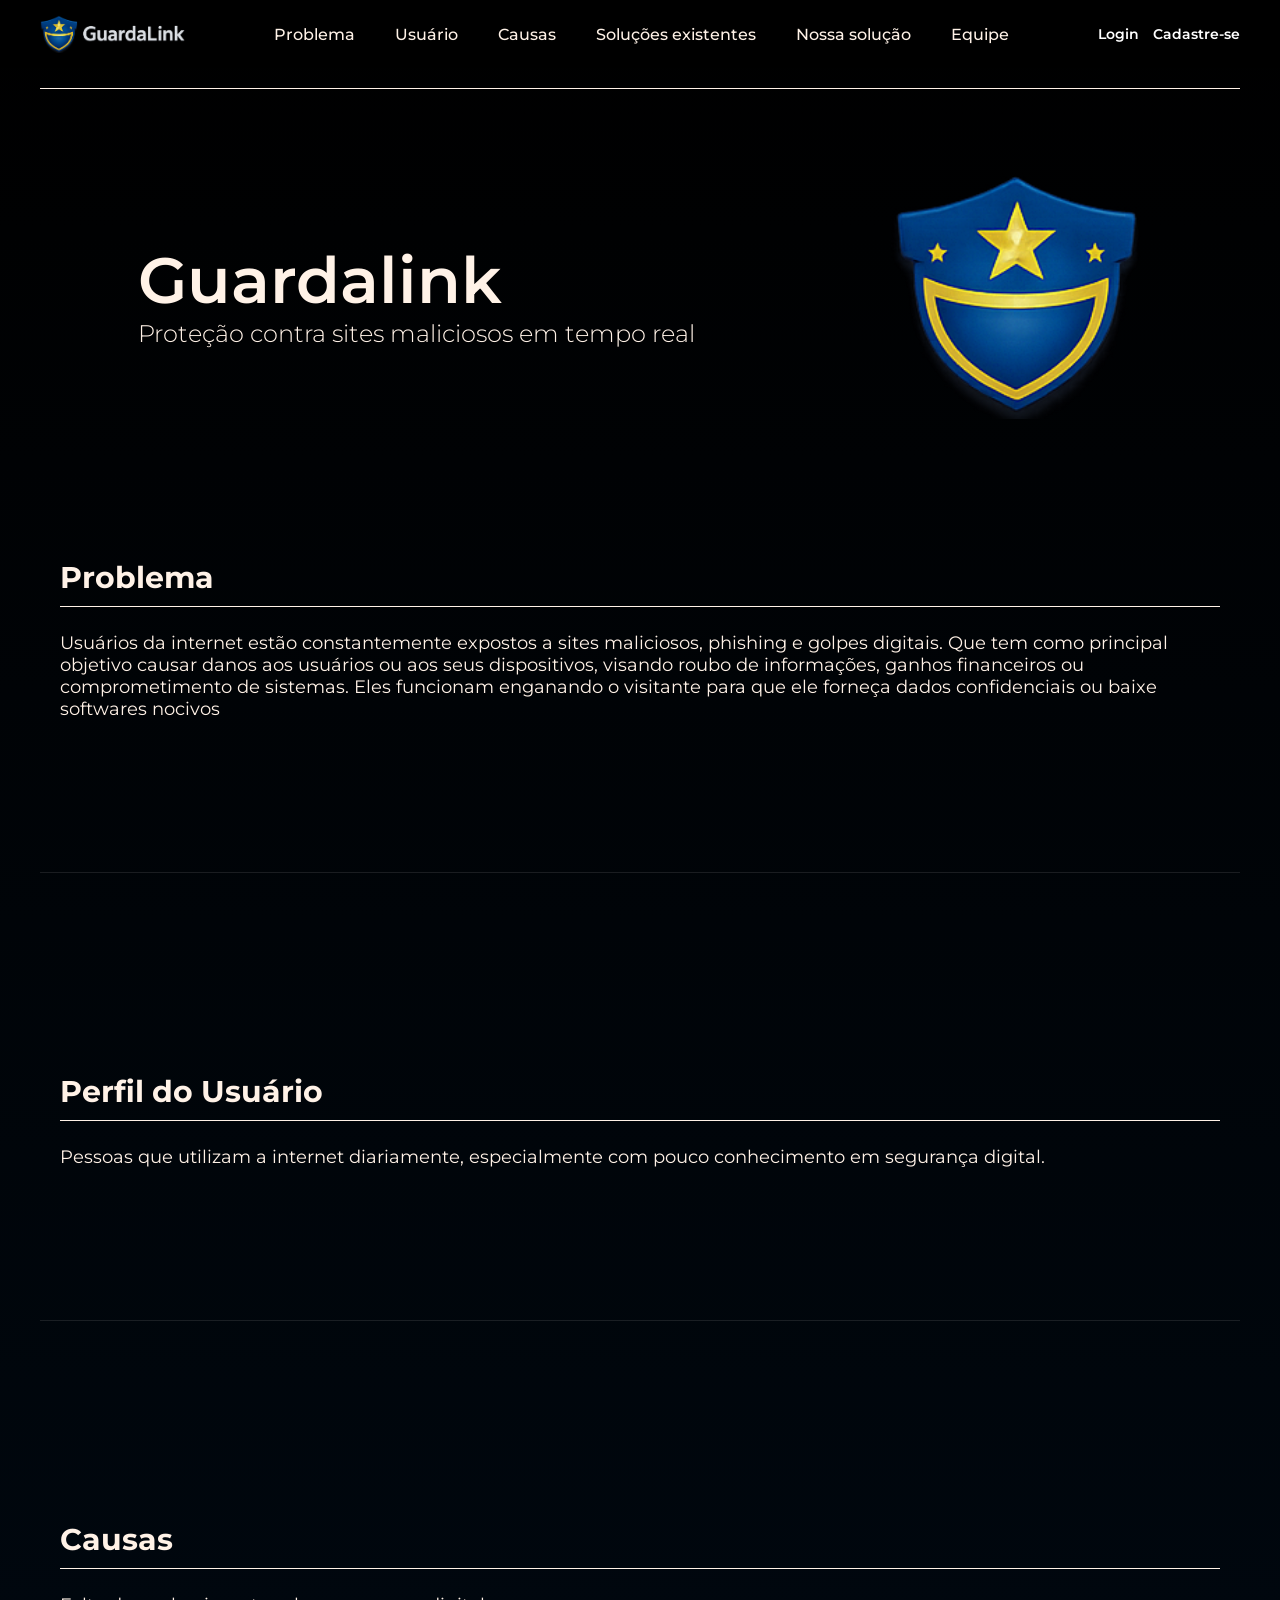
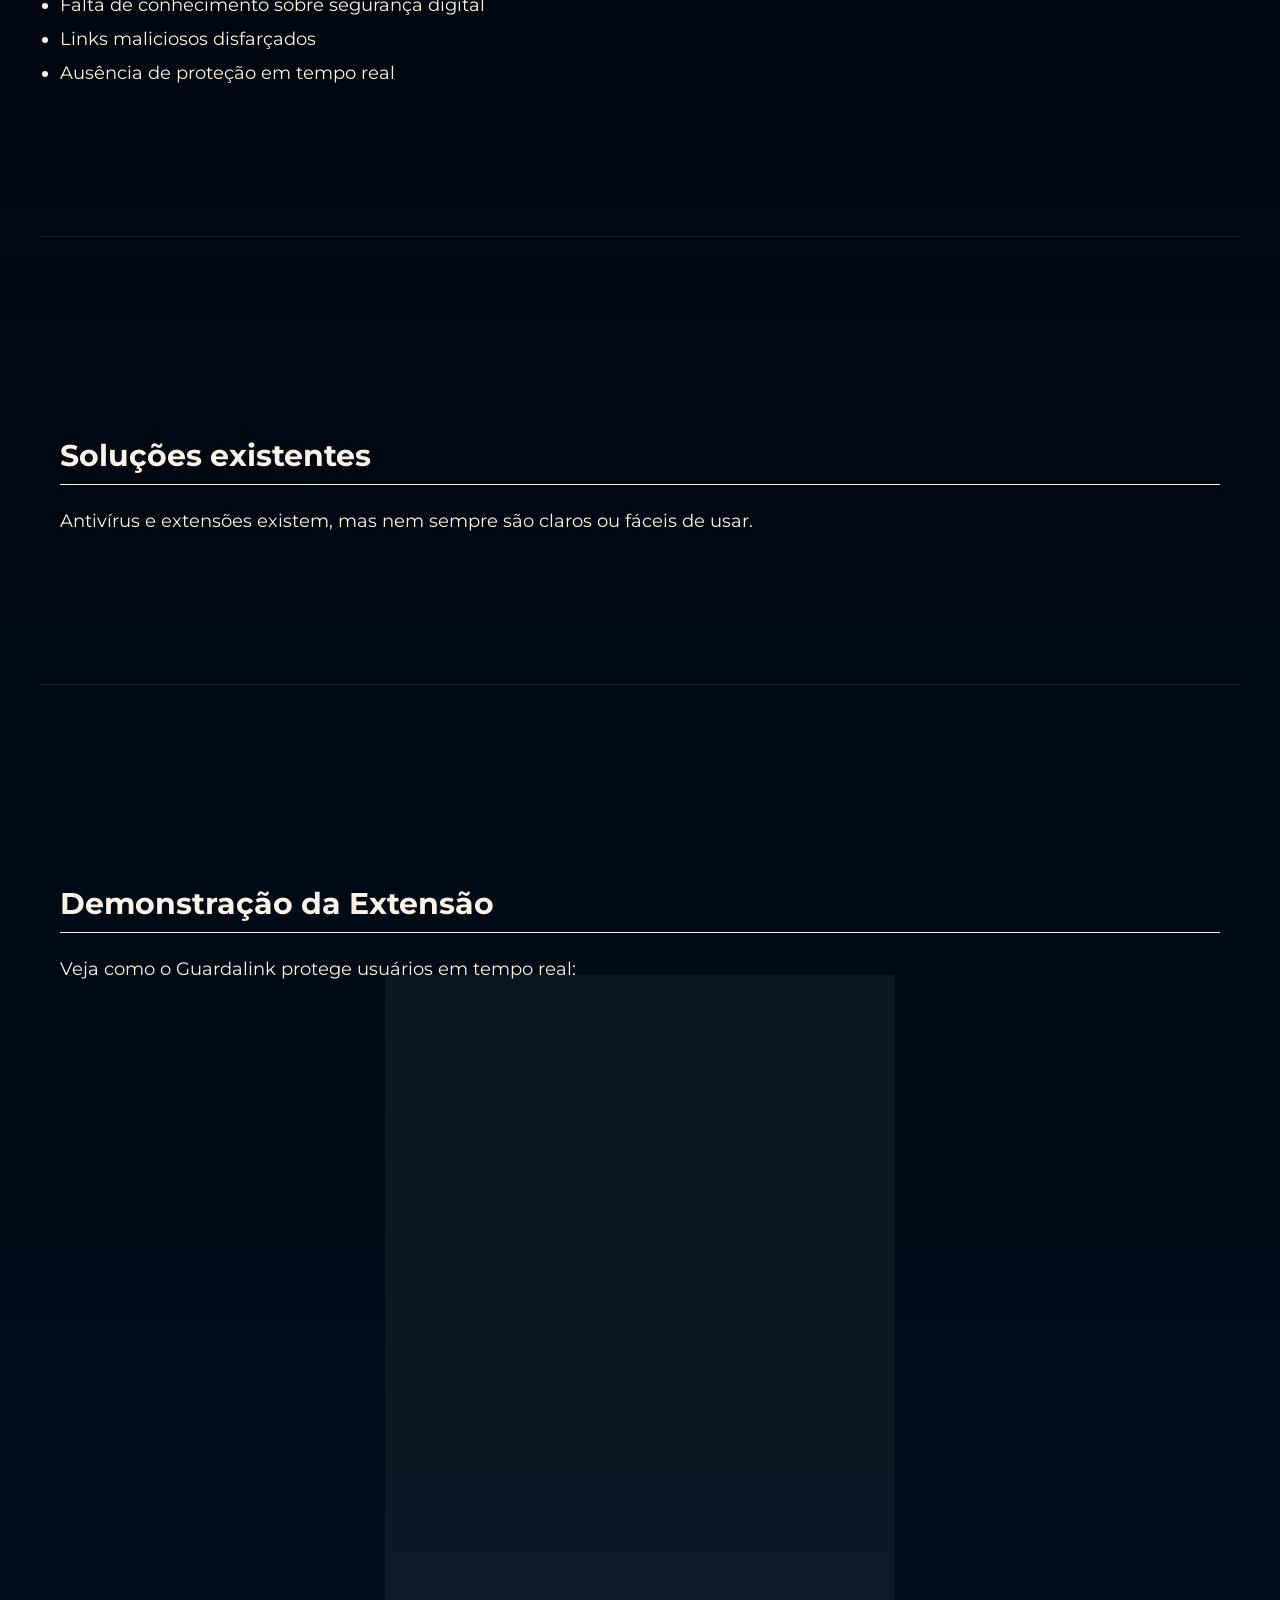
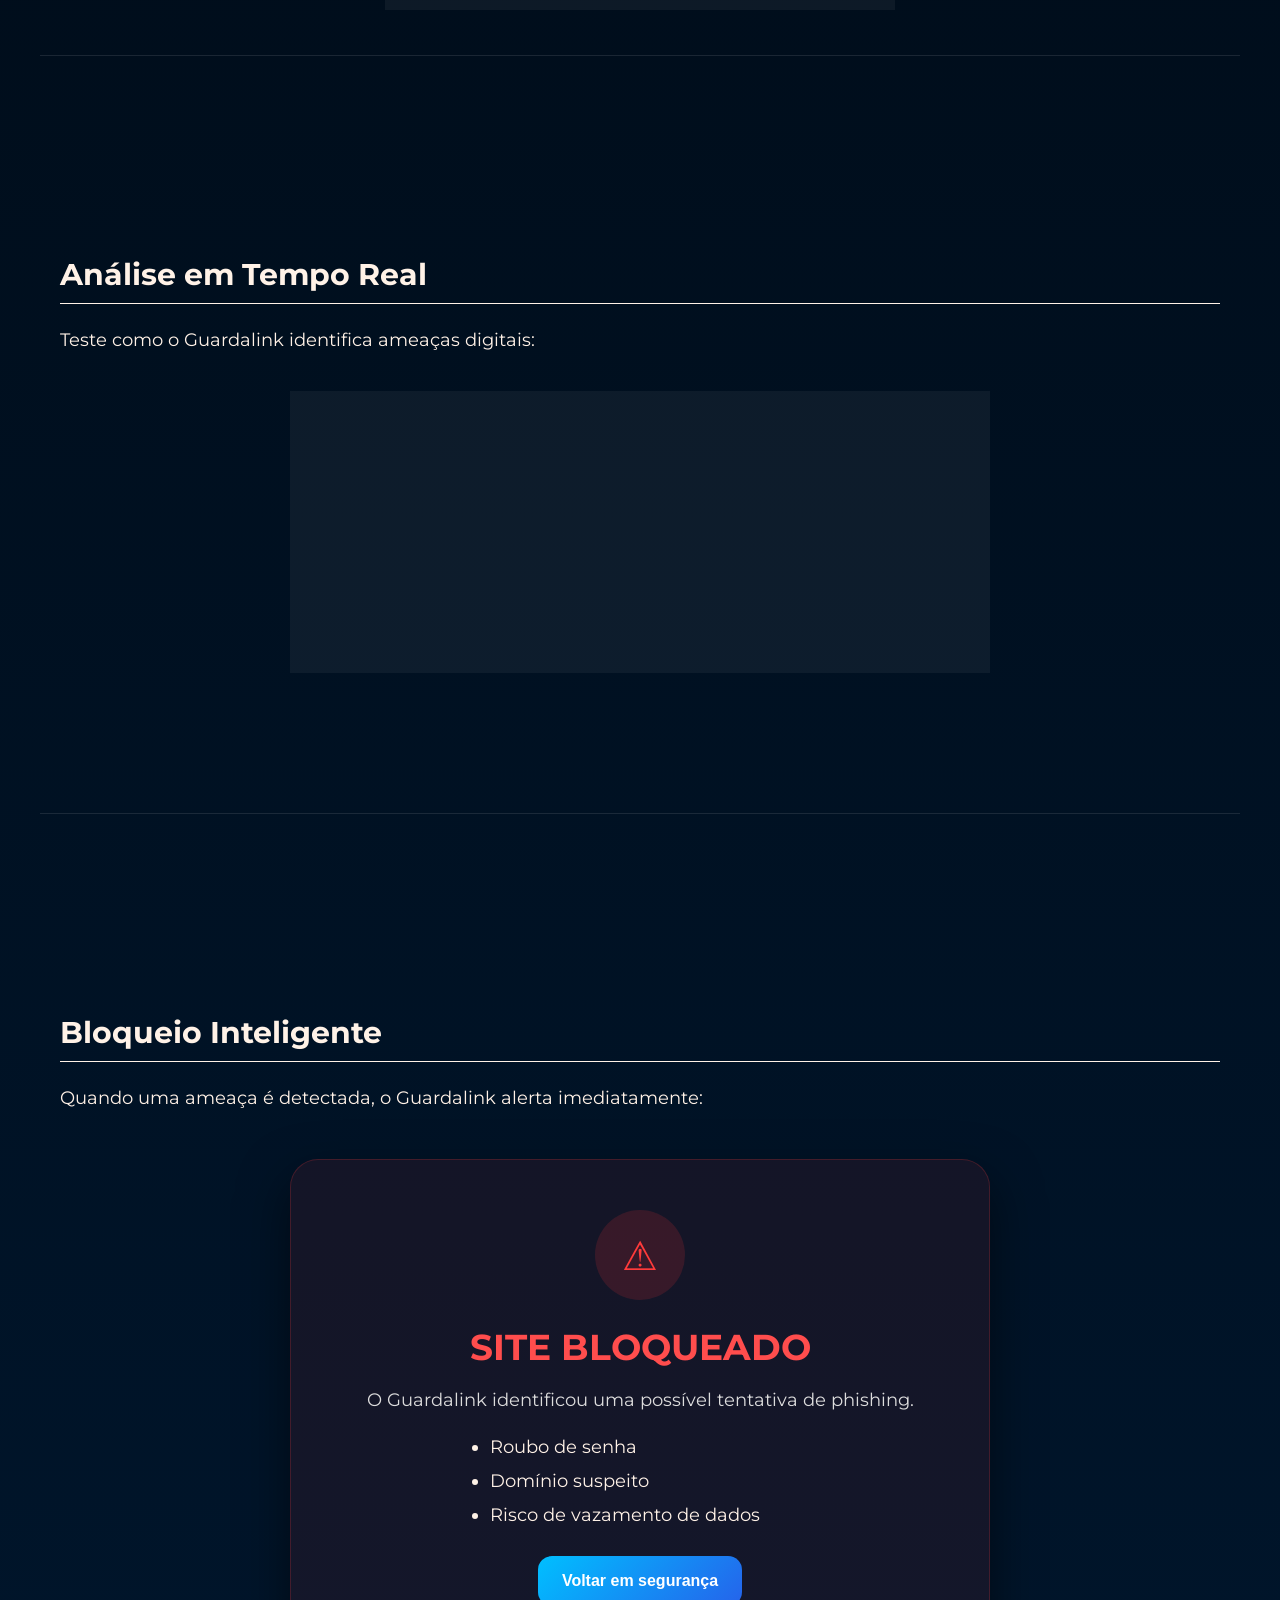
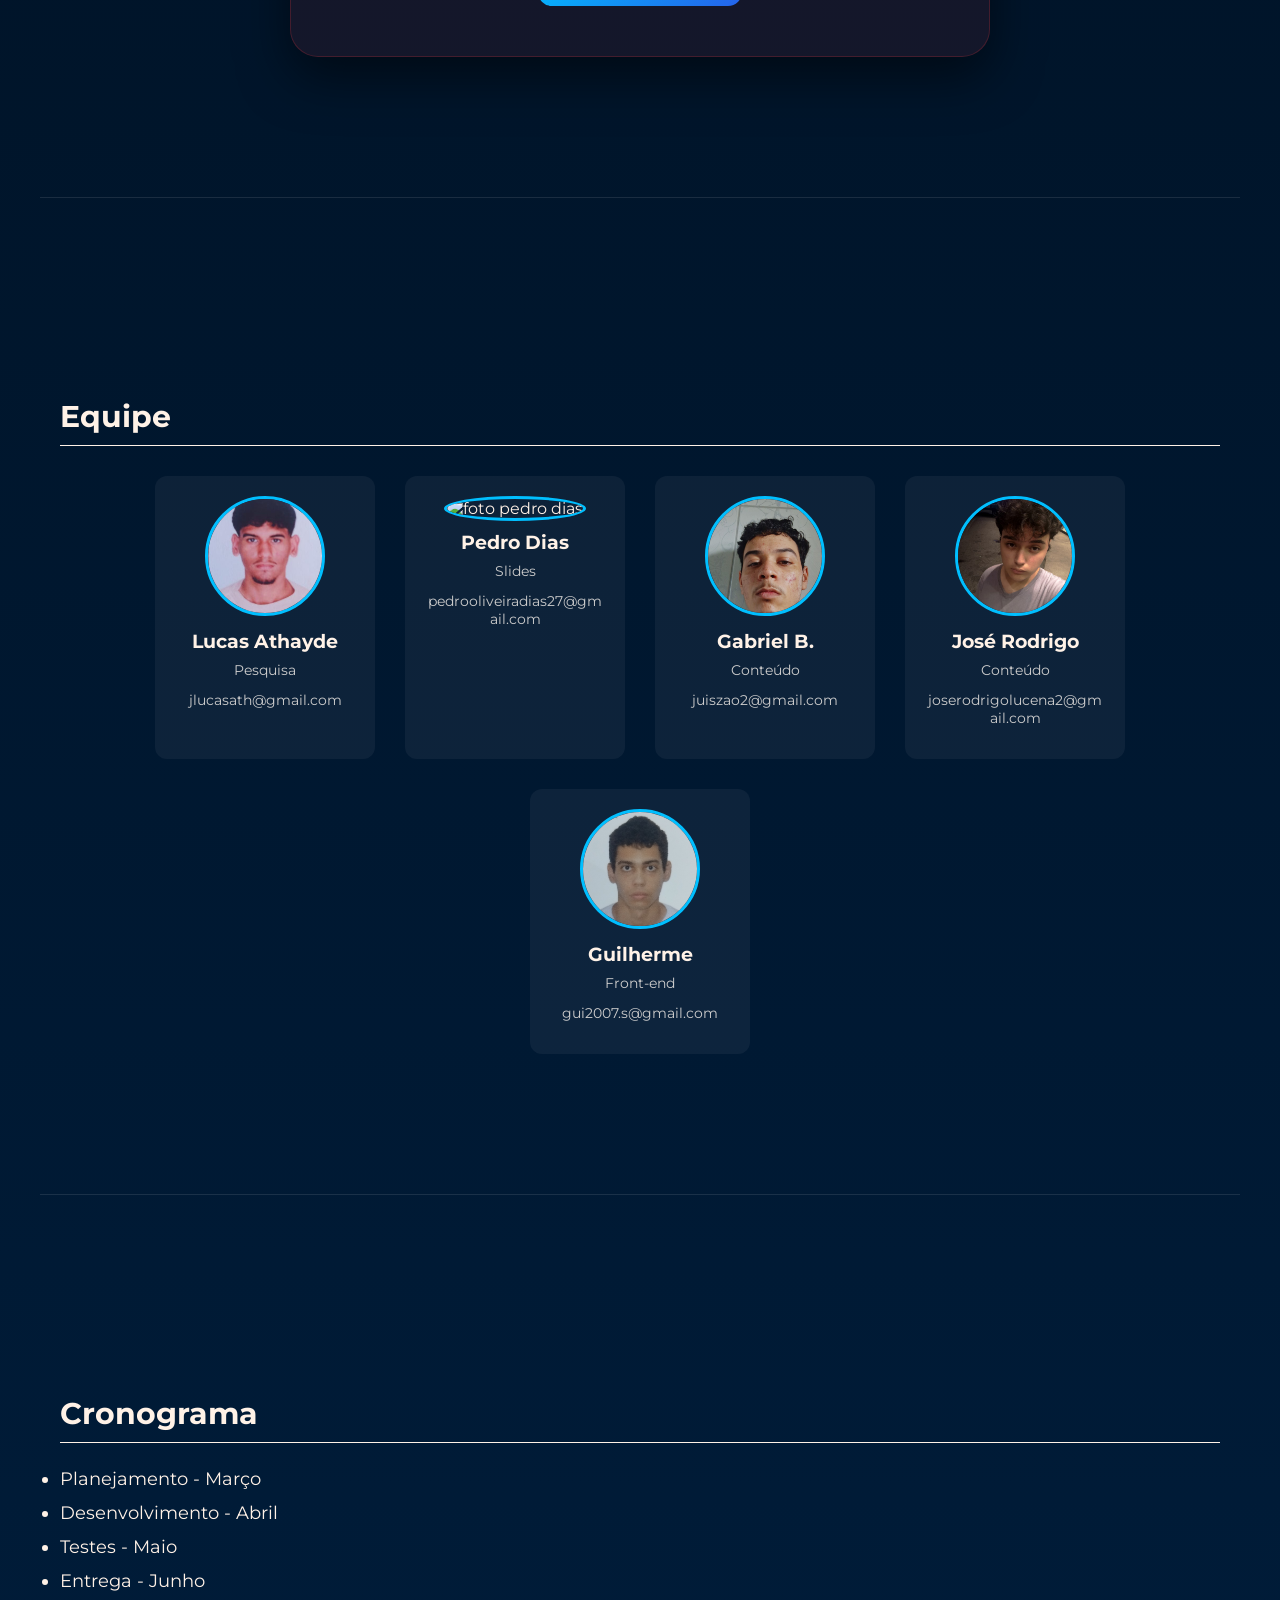
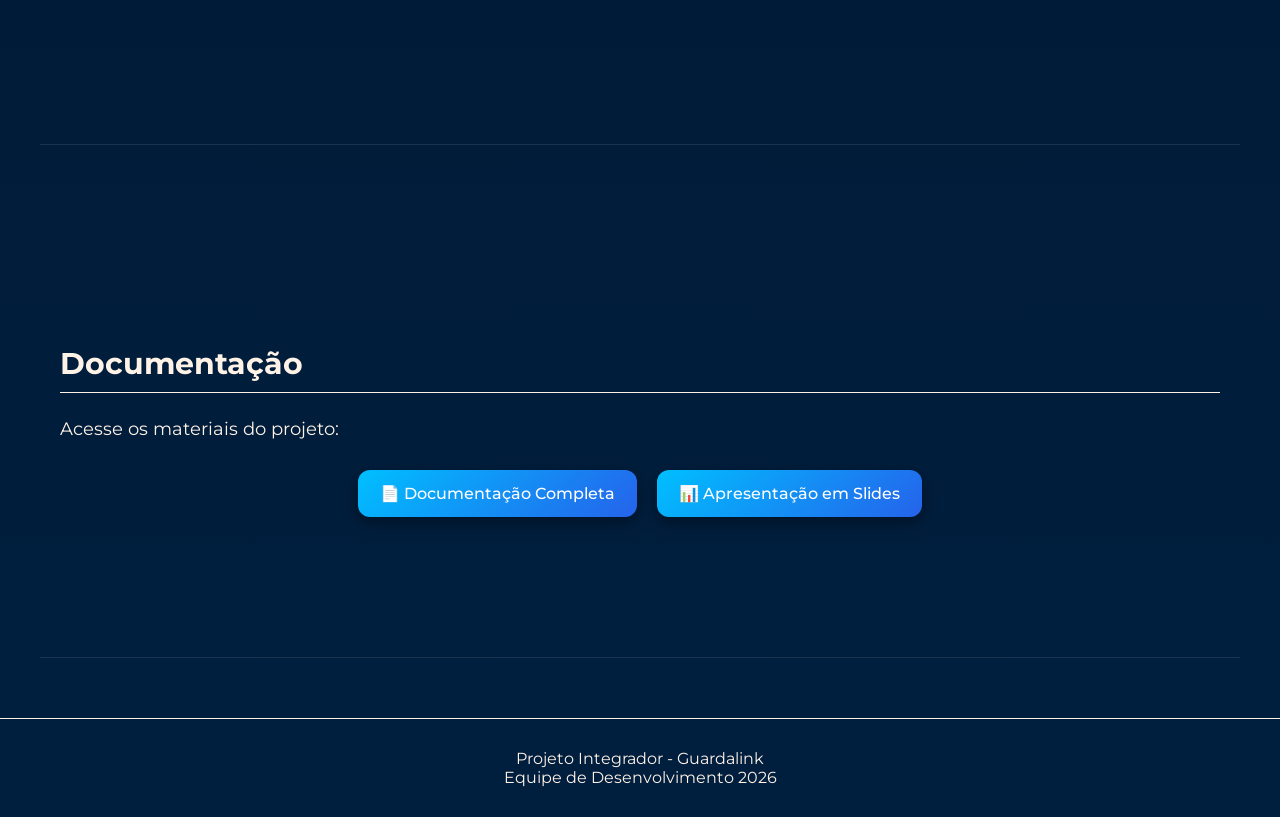
==== index.html @ 3ae54669 "Restore index.html to original state" ====
<!DOCTYPE html>
<html lang="pt-br">
<head>
  <meta charset="UTF-8">
  <meta name="viewport" content="width=device-width, initial-scale=1.0">
  <meta name="description" content="Uma extensão inteligente que protege em tempo real contra sites maliciosos.">
  <title>Guardalink - proteção contra sites maliciosos</title>

  <link rel="stylesheet" href="style.css">
</head>

<body>

<header class="cabecalho">
  <img class="cabecalho-imagem" src="logo.png.png" alt="Logo Guardalink">

  <nav class="cabecalho-menu">
    <a href="#problema">Problema</a>
    <a href="#usuario">Usuário</a>
    <a href="#causas">Causas</a>
    <a href="#solucoes">Soluções existentes</a>
    <a href="#nossa">Nossa solução</a>
    <a href="#equipe">Equipe</a>
     <!-- NOVO -->
  </nav>


        <div class="header-actions">

            <div class="user-section">
                <a href="login.html" class="login-link" id="btnLogin">Login</a>

                <a href="cadastro.html" class="register-link-header" id="btnCadastro">
                    Cadastre-se
                </a>

                <a href="perfil.html" class="user-profile" id="userProfile" style="display: none;">
                    <i class='bx bx-user-circle'></i>
                    <span id="userNameHeader">Minha Conta</span>
                </a>

                <a href="#" class="logout-link" id="btnLogout" style="display: none;">Sair</a>
            </div>


</header>

        
<main class="conteudo">

  <!-- HERO -->
  <section class="conteudo-principal">
    <div class="conteudo-principal-escrito">
      <h1 class="titulo">Guardalink</h1>
      <h2 class="subtitulo">Proteção contra sites maliciosos em tempo real</h2>
    </div>

    <img class="imagem" src="logo.png (2).png" alt="Logo Guardalink">
  </section>

  <!-- PROBLEMA -->
  <section id="problema" class="bloco">
    <h2>Problema</h2>
    <p>Usuários da internet estão constantemente expostos a sites maliciosos, phishing e golpes digitais. Que tem como principal objetivo causar danos aos usuários ou aos seus dispositivos, visando roubo de informações, ganhos financeiros ou comprometimento de sistemas. Eles funcionam enganando o visitante para que ele forneça dados confidenciais ou baixe softwares nocivos</p>
  </section>

  <!-- USUÁRIO -->
  <section id="usuario" class="bloco">
    <h2>Perfil do Usuário</h2>
    <p>Pessoas que utilizam a internet diariamente, especialmente com pouco conhecimento em segurança digital.</p>
  </section>

  <!-- CAUSAS -->
  <section id="causas" class="bloco">
    <h2>Causas</h2>
    <ul>
      <li>Falta de conhecimento sobre segurança digital</li>
      <li>Links maliciosos disfarçados</li>
      <li>Ausência de proteção em tempo real</li>
    </ul>
  </section>

  <!-- SOLUÇÕES EXISTENTES -->
  <section id="solucoes" class="bloco">
    <h2>Soluções existentes</h2>
    <p>Antivírus e extensões existem, mas nem sempre são claros ou fáceis de usar.</p>
  </section>

  <!-- NOSSA SOLUÇÃO -->
<!-- DEMONSTRAÇÃO DA EXTENSÃO -->
<section id="demo-extensao" class="bloco">
  <h2>Demonstração da Extensão</h2>
  <p>Veja como o Guardalink protege usuários em tempo real:</p>

  <div class="extensao-demo">

    <div class="popup-extensao">

      <div class="popup-topo">
        <div class="logo-area">
          <div class="escudo">
          <img src="logo.png (2).png" alt="">

          </div>
          <div>
            <h3>Guardalink</h3>
            <span>Proteção ativa</span>
          </div>
        </div>

        <div class="status-online"></div>
      </div>

      <div class="popup-conteudo">

        <p class="site-label">Site atual</p>
        <h4 id="siteNome">google.com</h4>

        <div class="status-area seguro" id="statusArea">
          <div class="icone-status" id="iconeStatus">✔</div>

          <div>
            <h2 id="statusTitulo">SITE SEGURO</h2>
            <p id="statusTexto">
              Nenhuma ameaça detectada.
            </p>
          </div>
        </div>

        <div class="barra-scan">
          <div class="barra-progresso"></div>
        </div>

        <div class="botoes-extensao">
          <button onclick="mudarStatus('seguro')">
            Seguro
          </button>

          <button onclick="mudarStatus('suspeito')">
            Suspeito
          </button>

          <button onclick="mudarStatus('perigoso')">
            Perigoso
          </button>
        </div>

      </div>
    </div>
  </div>
</section>

<!-- ANALISE DE URL -->
<section class="bloco">
  <h2>Análise em Tempo Real</h2>
  <p>Teste como o Guardalink identifica ameaças digitais:</p>

  <div class="analise-box">

    <input
      type="text"
      id="inputAnalise"
      placeholder="Digite uma URL..."
    >

    <button onclick="analisarURL()">
      Analisar Site
    </button>

    <div class="resultado-analise" id="resultadoAnalise">
      Aguardando análise...
    </div>

  </div>
</section>

<!-- BLOQUEIO -->
<section class="bloco">
  <h2>Bloqueio Inteligente</h2>
  <p>Quando uma ameaça é detectada, o Guardalink alerta imediatamente:</p>

  <div class="tela-bloqueio">

    <div class="icone-alerta">⚠</div>

    <h3>SITE BLOQUEADO</h3>

    <p>
      O Guardalink identificou uma possível tentativa de phishing.
    </p>

    <ul>
      <li>Roubo de senha</li>
      <li>Domínio suspeito</li>
      <li>Risco de vazamento de dados</li>
    </ul>

    <button>
      Voltar em segurança
    </button>

  </div>
</section>





  <!-- EQUIPE -->
  <section id="equipe" class="bloco">
    <h2>Equipe</h2>

    <div class="equipe-container">

      <div class="membro">
        <img src="imagem.png.png" alt="Foto lucas athayde" class="foto-membro">
        <h3>Lucas Athayde</h3>
        <p>Pesquisa </p>
        <p class="email">jlucasath@gmail.com</p>
      </div>

      <div class="membro">
        <img src="capturar.JPG" alt="foto pedro dias" class="foto-membro">
        <h3>Pedro Dias</h3>
        <p>Slides</p>
        <p class="email">pedrooliveiradias27@gmail.com</p>
      </div>

      <div class="membro">
        <img src="whatsapp image 2026-04-23 at 13.36.22.jpeg" alt="foto gabriel b." class="foto-membro">
        <h3>Gabriel B.</h3>
        <p>Conteúdo</p>
        <p class="email">juiszao2@gmail.com</p>
      </div>

      <div class="membro">
        <img src="whatsapp image 2026-04-23 at 13.14.51.jpeg" alt="foto rodrigo" class="foto-membro">
        <h3>José Rodrigo</h3>
        <p>Conteúdo</p>
        <p class="email">joserodrigolucena2@gmail.com</p>
      </div>

      <div class="membro">
        <img src="whatsapp image 2026-04-23 at 14.03.56.jpeg" alt="foto guilherme" class="foto-membro">
        <h3>Guilherme</h3>
        <p>Front-end</p>
        <p class="email">gui2007.s@gmail.com</p>
      </div>

    </div>
  </section>

  <!-- CRONOGRAMA -->
  <section id="cronograma" class="bloco">
    <h2>Cronograma</h2>
    <ul>
      <li>Planejamento - Março</li>
      <li>Desenvolvimento - Abril</li>
      <li>Testes - Maio</li>
      <li>Entrega - Junho</li>
    </ul>
  </section>

  <!-- DOCUMENTAÇÃO -->
  <section id="documentacao" class="bloco">
    <h2>Documentação</h2>
    <p>Acesse os materiais do projeto:</p>

    <div class="botoes-docs">
      <a href="https://drive.google.com/drive/folders/1RztHHF01pYyB3KMwroxrXw6OeVfqJIrk?usp=sharing" target="_blank">
        📄 Documentação Completa
      </a>

      <a href="https://gamma.app/docs/GuardaLink-Protecao-Contra-Sites-Maliciosos-9jzh27kz4c4e0ni?mode=doc" target="_blank">
        📊 Apresentação em Slides
      </a>
    </div>
  </section>

</main>

<footer class="rodape">
  <p>Projeto Integrador - Guardalink</p>
  <p>Equipe de Desenvolvimento 2026</p>
</footer>


<script src="script.js"></script>

</body>
</html>
---- style.css ----
@import url('https://fonts.googleapis.com/css2?family=Montserrat:wght@100;300;400;600;700&display=swap');

*{
  margin: 0;
  padding: 0;
  box-sizing: border-box;
  text-decoration: none;
}

html{
  scroll-behavior: smooth;
}

body{
  font-family: 'Montserrat', sans-serif;
  background: linear-gradient(to bottom, #000000, #001f3f);
  color: #fff2e7;
}

/* HEADER */
.cabecalho{
  position: sticky;
  top: 0;
  backdrop-filter: blur(10px);
  background: rgba(0,0,0,0.6);
  display: flex;
  justify-content: space-between;
  align-items: center;
  padding: 15px 40px;
  z-index: 1000;
}

.cabecalho-imagem{
  height: 38px;
  transition: transform 0.3s;
}

.cabecalho-imagem:hover{
  transform: scale(1.1);
}

/* NAV */
.cabecalho-menu{
  display: flex;
  gap: 40px;
}

.cabecalho-menu a{
  color: #fff2e7;
  font-size: 16px;
  font-weight: 500;
  position: relative;
  transition: 0.3s;
}

.cabecalho-menu a::after{
  content: "";
  position: absolute;
  width: 0%;
  height: 2px;
  bottom: -5px;
  left: 0;
  background: #00bfff;
  transition: 0.3s;
}

.cabecalho-menu a:hover{
  color: #00bfff;
}

.cabecalho-menu a:hover::after{
  width: 100%;
}

/* CONTEÚDO */
.conteudo{
  border-top: 1px solid #fff2e7;
  margin: 20px 40px;
}

/* HERO */
.conteudo-principal{
  display: flex;
  justify-content: space-around;
  align-items: center;
  margin-top: 80px;
  animation: fadeUp 1s ease;
}

.titulo{
  font-size: 64px;
  font-weight: 600;
}

.subtitulo{
  font-size: 24px;
  font-weight: 300;
}

.imagem{
  height: 250px;
  animation: float 3s ease-in-out infinite;
}

/* SEÇÕES */
.bloco{
  padding: 140px 20px;
  border-bottom: 1px solid rgba(255,255,255,0.1);
  opacity: 0;
  transform: translateY(40px);
  animation: fadeUp 1s ease forwards;
  margin-bottom: 60px;
}

.bloco:nth-child(even){
  animation-delay: 0.2s;
}

.bloco h2{
  font-size: 30px;
  margin-bottom: 25px;
  border-bottom: 1px solid #fff2e7;
  padding-bottom: 10px;
}

.bloco p,
.bloco li{
  font-size: 18px;
  margin-bottom: 12px;
}

/* ===== EQUIPE ===== */
.equipe-container{
  display: flex;
  justify-content: center;
  gap: 30px;
  flex-wrap: wrap;
  margin-top: 30px;
}

.membro{
  background: rgba(255,255,255,0.05);
  padding: 20px;
  border-radius: 12px;
  text-align: center;
  width: 220px; /* aumentado */
  transition: 0.3s;
}

.membro:hover{
  transform: translateY(-10px);
  background: rgba(255,255,255,0.1);
}

.membro h3{
  margin-bottom: 8px;
}

/* 🔥 CORREÇÃO DO EMAIL */
.membro p{
  font-size: 14px;
  color: #ccc;
  word-break: break-word;
  overflow-wrap: break-word;
}


.email{
  font-size: 13px;
  color: #aaa;
  margin-top: 5px;
  word-break: break-word;
}

/* FOOTER */
.rodape{
  padding: 30px;
  text-align: center;
  border-top: 1px solid #fff2e7;
}

.imagem-solucao{
  display: flex;
  justify-content: center;
  margin-top: 40px;
}

.imagem-solucao img{
  border-radius: 16px;
  box-shadow: 0 10px 30px rgba(0,0,0,0.5);
  transition: 0.3s;
  width: 80%;
  max-width: 185px;
}

.imagem-solucao img:hover{
  transform: scale(1.03);
}

.botoes-docs{
  display: flex;
  justify-content: center;
  gap: 20px;
  margin-top: 30px;
  flex-wrap: wrap;
}

.botoes-docs a{
  background: linear-gradient(135deg, #00bfff, #2563eb);
  color: white;
  padding: 14px 22px;
  border-radius: 12px;
  font-size: 16px;
  font-weight: 500;
  transition: 0.3s;
  box-shadow: 0 5px 15px rgba(0,0,0,0.4);
}

.botoes-docs a:hover{
  transform: translateY(-5px);
  box-shadow: 0 10px 25px rgba(0,0,0,0.6);
  background: linear-gradient(135deg, #009acd, #1d4ed8);
}


/* ANIMAÇÕES */
@keyframes fadeUp{
  from{
    opacity: 0;
    transform: translateY(40px);
  }
  to{
    opacity: 1;
    transform: translateY(0);
  }
}

@keyframes float{
  0%{ transform: translateY(0); }
  50%{ transform: translateY(-10px); }
  100%{ transform: translateY(0); }
}
.extensao-demo{
  display: flex;
  justify-content: center;
  margin-top: 50px;
}

.popup-extensao{
  width: 360px;
  background: rgba(255,255,255,0.05);
  border: 1px solid rgba(255,255,255,0.1);
  border-radius: 24px;
  backdrop-filter: blur(20px);
  overflow: hidden;
  box-shadow: 0 20px 50px rgba(0,0,0,0.5);
  animation: fadeUp 1s ease;
}

.popup-topo{
  display: flex;
  justify-content: space-between;
  align-items: center;
  padding: 20px;
  border-bottom: 1px solid rgba(255,255,255,0.08);
}

.logo-area{
  display: flex;
  align-items: center;
  gap: 15px;
}

.escudo{
  width: 60px;
  height: 60px;
  border-radius: 18px;
  background: rgba(255,255,255,0.05);
  display: flex;
  justify-content: center;
  align-items: center;
  border: 1px solid rgba(255,255,255,0.1);
  box-shadow: 0 0 20px rgba(0,191,255,0.25);
  overflow: hidden;
}

.escudo img{
  width: 80%;
  object-fit: contain;
}

.logo-area h3{
  font-size: 20px;
}

.logo-area span{
  font-size: 13px;
  color: #aaa;
}

.status-online{
  width: 14px;
  height: 14px;
  background: #00ff88;
  border-radius: 50%;
  box-shadow: 0 0 10px #00ff88;
}

.popup-conteudo{
  padding: 25px;
}

.site-label{
  color: #999;
  font-size: 14px;
}

#siteNome{
  margin-top: 5px;
  font-size: 24px;
  margin-bottom: 30px;
}

.status-area{
  display: flex;
  align-items: center;
  gap: 20px;
  padding: 20px;
  border-radius: 18px;
  transition: 0.4s;
}

.icone-status{
  width: 60px;
  height: 60px;
  border-radius: 50%;
  display: flex;
  align-items: center;
  justify-content: center;
  font-size: 28px;
  font-weight: bold;
}

.seguro{
  background: rgba(0,255,136,0.1);
  border: 1px solid rgba(0,255,136,0.3);
}

.seguro .icone-status{
  background: rgba(0,255,136,0.2);
  color: #00ff88;
}

.suspeito{
  background: rgba(255,193,7,0.1);
  border: 1px solid rgba(255,193,7,0.3);
}

.suspeito .icone-status{
  background: rgba(255,193,7,0.2);
  color: #ffc107;
}

.perigoso{
  background: rgba(255,59,59,0.1);
  border: 1px solid rgba(255,59,59,0.3);
}

.perigoso .icone-status{
  background: rgba(255,59,59,0.2);
  color: #ff3b3b;
}

.status-area h2{
  font-size: 20px;
  margin-bottom: 5px;
}

.status-area p{
  font-size: 14px;
  color: #ccc;
}

.barra-scan{
  width: 100%;
  height: 10px;
  background: rgba(255,255,255,0.05);
  border-radius: 999px;
  margin-top: 30px;
  overflow: hidden;
}

.barra-progresso{
  width: 70%;
  height: 100%;
  background: linear-gradient(90deg,#00bfff,#2563eb);
  border-radius: 999px;
  animation: scan 2s infinite linear;
}

.botoes-extensao{
  display: flex;
  gap: 10px;
  margin-top: 30px;
}

.botoes-extensao button{
  flex: 1;
  padding: 12px;
  border: none;
  border-radius: 12px;
  background: rgba(255,255,255,0.08);
  color: white;
  cursor: pointer;
  transition: 0.3s;
  font-weight: 600;
}

.botoes-extensao button:hover{
  background: #00bfff;
  transform: translateY(-3px);
}

.header-actions{
    display: flex;
    align-items: center;
    gap: 14px;

    flex-wrap: wrap;
}

.user-section,
.icon-section{
    display: flex;
    align-items: center;
    gap: 14px;
}

/* LINKS */

.login-link,
.register-link-header{
    text-decoration: none;

    color: #fff;

    font-size: 14px;
    font-weight: 600;

    transition: 0.3s;
}

.login-link:hover,
.register-link-header:hover{
    color: #666;
}

/* USER PROFILE */

.user-profile{
    display: flex;
    align-items: center;
    gap: 8px;

    text-decoration: none;

    color: #111;

    font-weight: 600;

    transition: 0.3s;
}

.user-profile:hover{
    color: #666;
}

.user-profile i{
    font-size: 32px;
}

#userNameHeader{
    max-width: 140px;

    overflow: hidden;
    text-overflow: ellipsis;
    white-space: nowrap;
}

/* LOGOUT */

.logout-link{
    text-decoration: none;

    background: #111;
    color: #fff;

    padding: 10px 16px;

    border-radius: 10px;

    font-size: 14px;
    font-weight: 600;

    transition: 0.3s;
}

.logout-link:hover{
    background: #333;
}


/* =========================
   ANALISE DE URL
========================= */

.analise-box{
  max-width: 700px;
  margin: 40px auto 0;
  display: flex;
  flex-direction: column;
  gap: 20px;
  background: rgba(255,255,255,0.05);
  border: 1px solid rgba(255,255,255,0.1);
  border-radius: 24px;
  padding: 30px;
  backdrop-filter: blur(20px);
}

.analise-box input{
  width: 100%;
  padding: 18px;
  border-radius: 14px;
  border: 1px solid rgba(255,255,255,0.1);
  background: rgba(255,255,255,0.05);
  color: white;
  font-size: 16px;
  outline: none;
}

.analise-box input::placeholder{
  color: #aaa;
}

.analise-box button{
  padding: 16px;
  border: none;
  border-radius: 14px;
  background: linear-gradient(135deg,#00bfff,#2563eb);
  color: white;
  font-size: 16px;
  font-weight: 600;
  cursor: pointer;
  transition: 0.3s;
}

.analise-box button:hover{
  transform: translateY(-4px);
  box-shadow: 0 10px 25px rgba(0,191,255,0.4);
}

.resultado-analise{
  padding: 25px;
  border-radius: 18px;
  text-align: center;
  font-size: 18px;
  background: rgba(255,255,255,0.05);
  border: 1px solid rgba(255,255,255,0.08);
  transition: 0.4s;
}

.resultado-seguro{
  background: rgba(0,255,136,0.1);
  border: 1px solid rgba(0,255,136,0.3);
  color: #00ff88;
}

.resultado-suspeito{
  background: rgba(255,193,7,0.1);
  border: 1px solid rgba(255,193,7,0.3);
  color: #ffc107;
}

.resultado-perigoso{
  background: rgba(255,59,59,0.1);
  border: 1px solid rgba(255,59,59,0.3);
  color: #ff3b3b;
}

/* =========================
   TELA DE BLOQUEIO
========================= */

.tela-bloqueio{
  max-width: 700px;
  margin: 50px auto 0;
  padding: 50px 30px;
  border-radius: 28px;
  background: rgba(255,59,59,0.08);
  border: 1px solid rgba(255,59,59,0.2);
  text-align: center;
  box-shadow: 0 20px 50px rgba(0,0,0,0.5);
}

.icone-alerta{
  width: 90px;
  height: 90px;
  border-radius: 50%;
  margin: 0 auto 25px;
  background: rgba(255,59,59,0.15);
  display: flex;
  justify-content: center;
  align-items: center;
  font-size: 40px;
  color: #ff3b3b;
  animation: pulseDanger 1.5s infinite;
}

.tela-bloqueio h3{
  font-size: 36px;
  margin-bottom: 20px;
  color: #ff4d4d;
}

.tela-bloqueio p{
  color: #ddd;
  margin-bottom: 25px;
}

.tela-bloqueio ul{
  text-align: left;
  max-width: 300px;
  margin: 0 auto 30px;
}

.tela-bloqueio button{
  padding: 16px 24px;
  border: none;
  border-radius: 14px;
  background: linear-gradient(135deg,#00bfff,#2563eb);
  color: white;
  font-size: 16px;
  font-weight: 600;
  cursor: pointer;
  transition: 0.3s;
}

.tela-bloqueio button:hover{
  transform: translateY(-4px);
}

@keyframes pulseDanger{
  0%{
    box-shadow: 0 0 0 rgba(255,59,59,0.4);
  }

  50%{
    box-shadow: 0 0 30px rgba(255,59,59,0.8);
  }

  100%{
    box-shadow: 0 0 0 rgba(255,59,59,0.4);
  }
}



@keyframes scan{
  0%{
    transform: translateX(-30%);
  }

  100%{
    transform: translateX(50%);
  }
}

/* RESPONSIVO */
@media(max-width: 480px){

  .popup-extensao{
    width: 100%;
  }

  .status-area{
    flex-direction: column;
    text-align: center;
  }

  .botoes-extensao{
    flex-direction: column;
  }
}







/* ================= RESPONSIVIDADE ================= */

/* NOTEBOOK / TABLET */
@media (max-width: 1024px){

  .conteudo-principal{
    flex-direction: column;
    text-align: center;
    gap: 40px;
  }

  .titulo{
    font-size: 48px;
  }

  .subtitulo{
    font-size: 20px;
  }

  .imagem{
    height: 200px;
  }

  .cabecalho-menu{
    gap: 20px;
    flex-wrap: wrap;
    justify-content: center;
  }

}

/* TABLET PEQUENO */
@media (max-width: 768px){

  .cabecalho{
    flex-direction: column;
    gap: 15px;
    padding: 20px;
  }

  .cabecalho-menu{
    gap: 15px;
  }

  .cabecalho-menu a{
    font-size: 14px;
  }

  .conteudo{
    margin: 20px;
  }

  .titulo{
    font-size: 36px;
  }

  .subtitulo{
    font-size: 18px;
  }

  .bloco{
    padding: 80px 15px;
  }

  .bloco h2{
    font-size: 24px;
  }

  .bloco p,
  .bloco li{
    font-size: 16px;
  }

  .imagem{
    height: 180px;
  }

}

/* CELULAR */
@media (max-width: 480px){

  .titulo{
    font-size: 28px;
  }

  .subtitulo{
    font-size: 16px;
  }

  .cabecalho-menu{
    flex-direction: column;
    align-items: center;
  }

  .cabecalho-menu a{
    font-size: 13px;
  }

  .imagem{
    height: 150px;
  }

  .bloco{
    padding: 60px 10px;
  }

  .membro{
    width: 100%;
    max-width: 280px;
  }

  .botoes-docs{
    flex-direction: column;
    align-items: center;
  }

  .botoes-docs a{
    width: 100%;
    text-align: center;
  }

  .imagem-solucao img{
    width: 100%;
    max-width: 250px;
  }

}

.foto-membro {
  width: 120px;
  height: 120px;
  border-radius: 50%; /* deixa redonda */
  object-fit: cover;
  margin-bottom: 10px;
  border: 3px solid #00bfff;
}

.membro {
  text-align: center;
  padding: 20px;
}

.equipe-container {
  display: flex;
  flex-wrap: wrap;
  justify-content: center;
  gap: 30px;
}
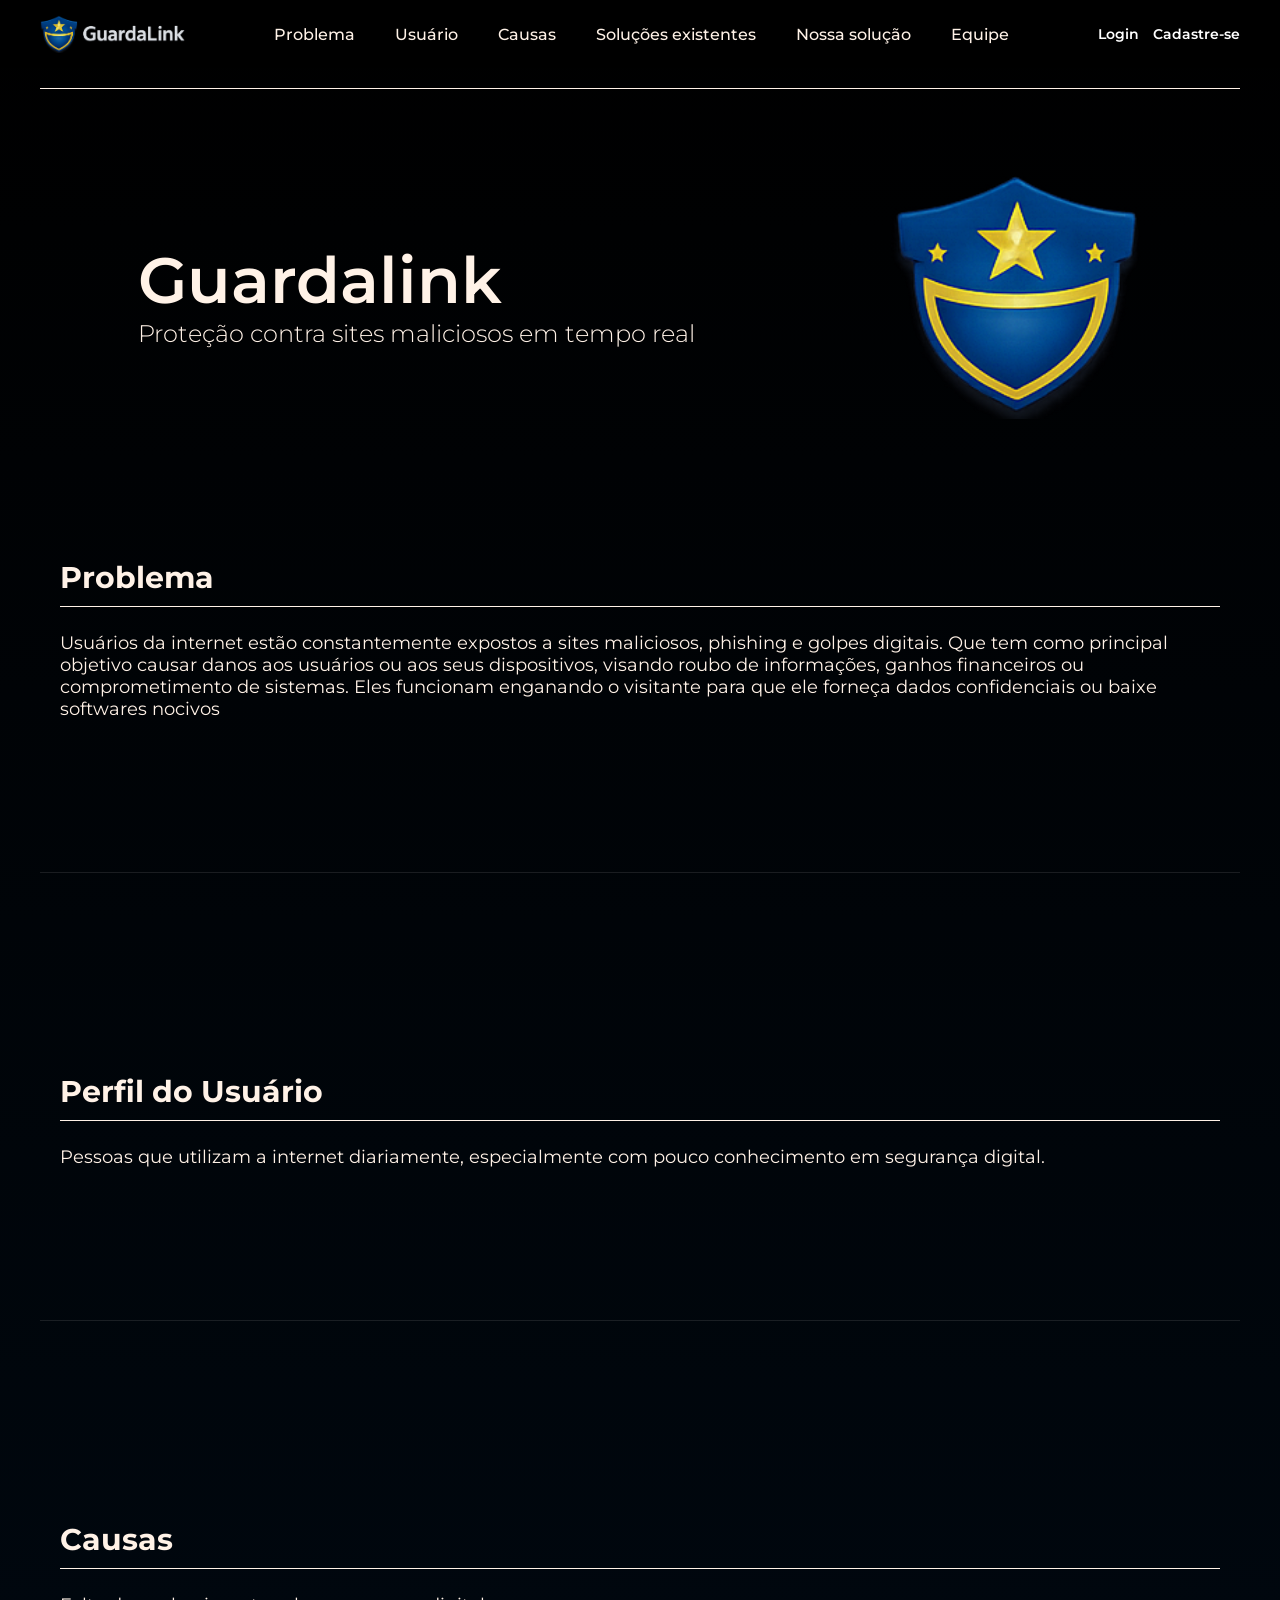
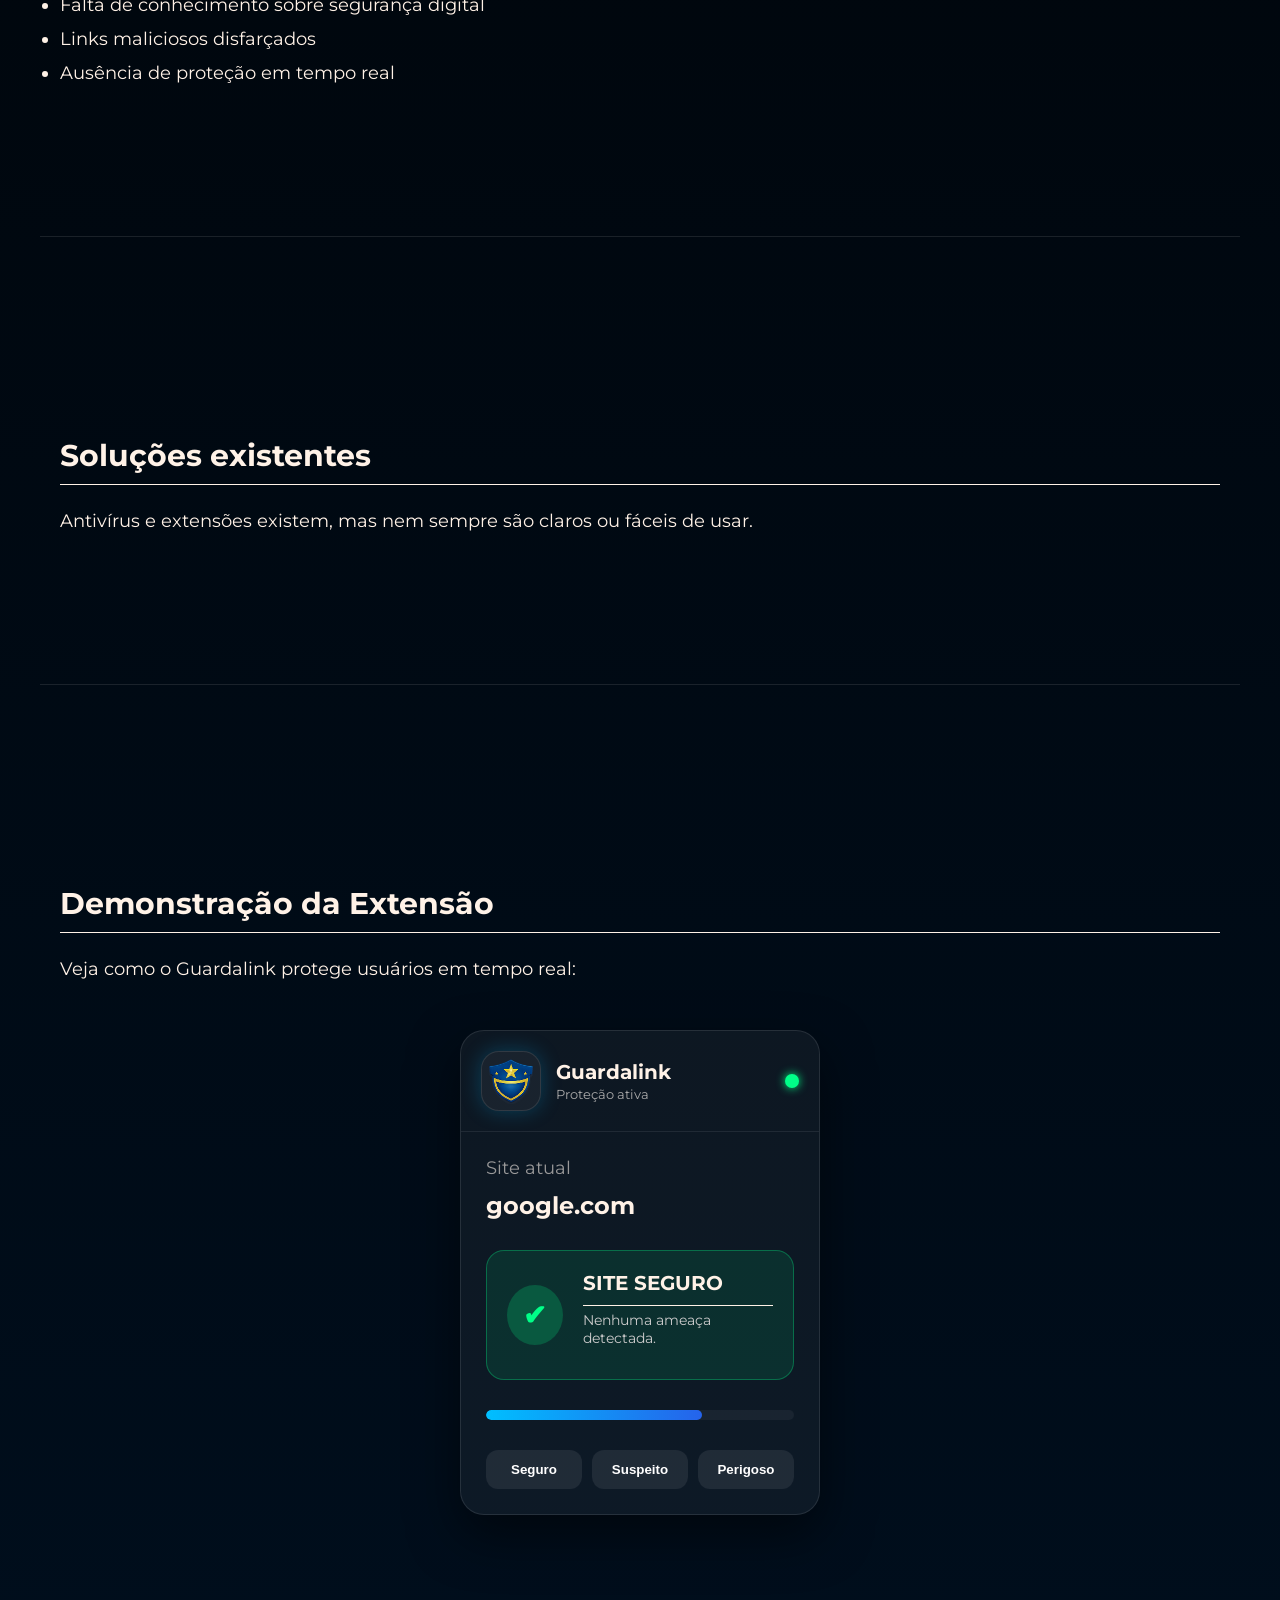
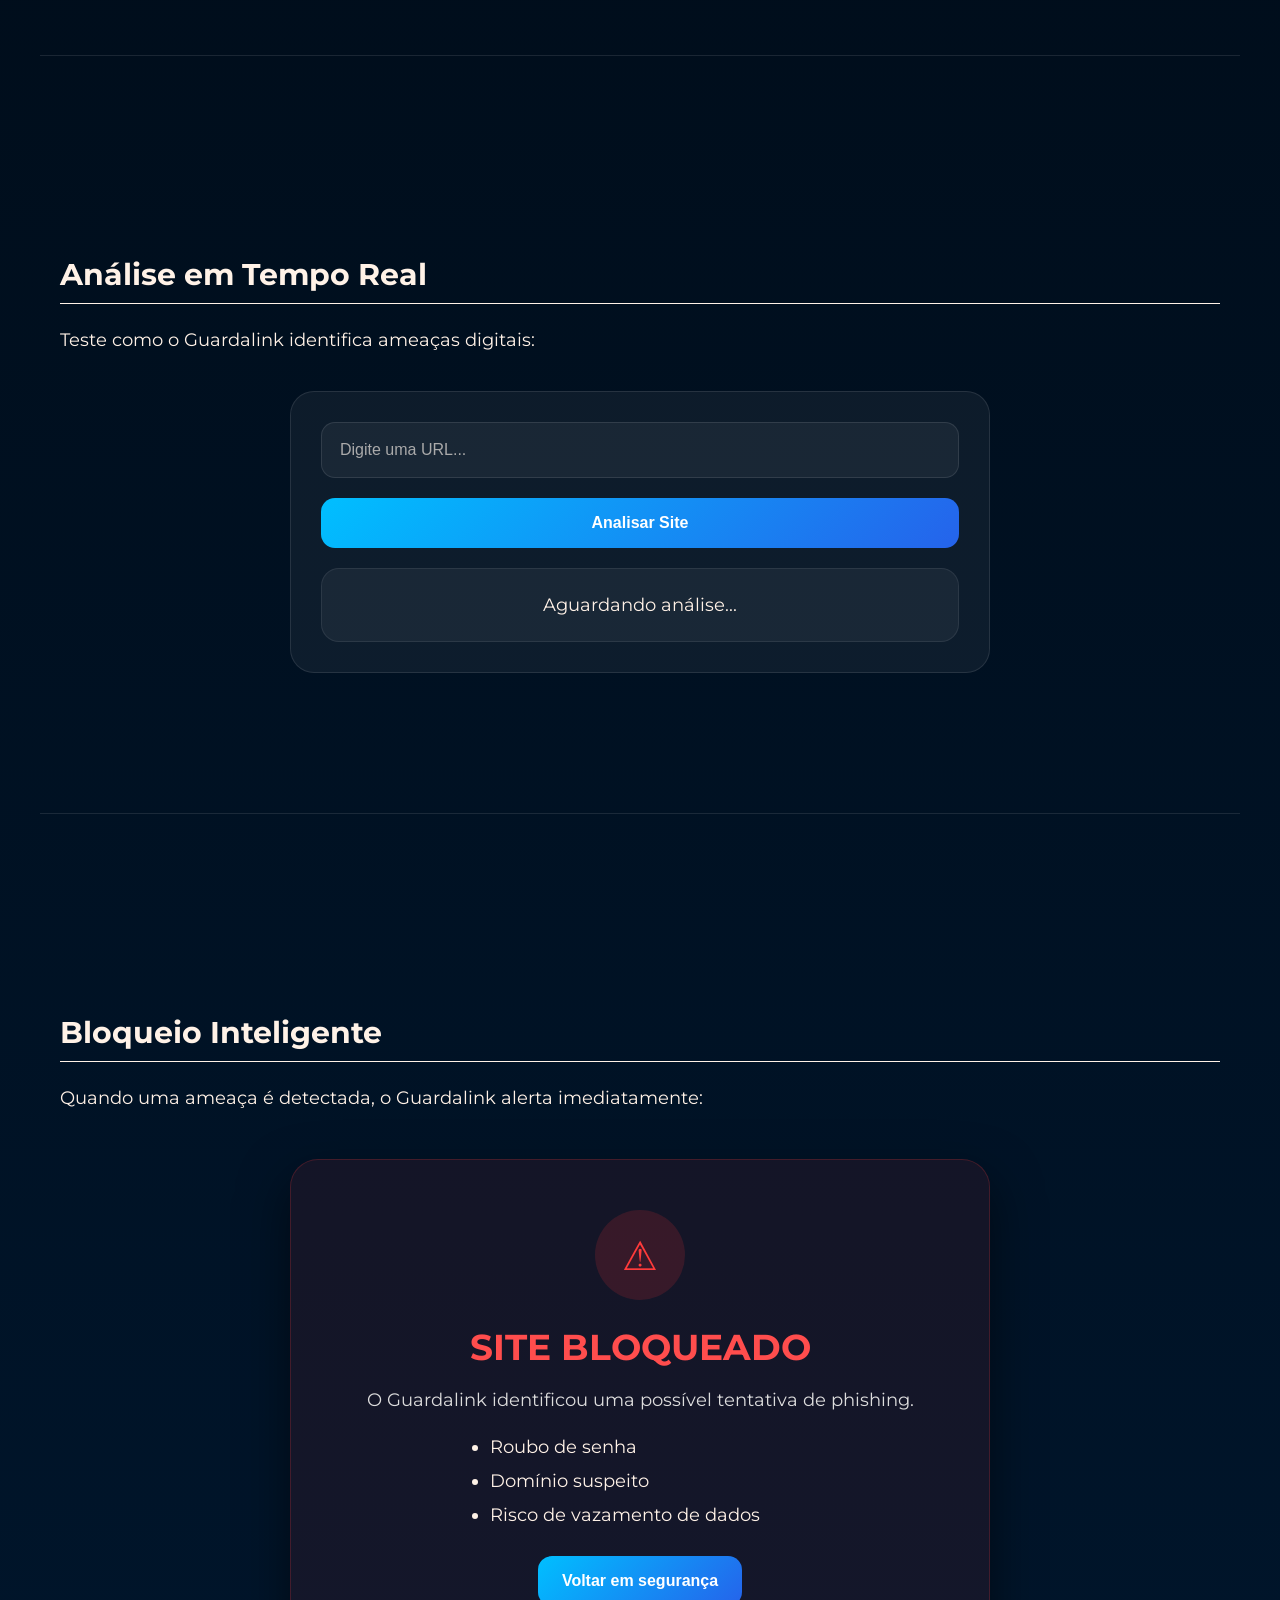
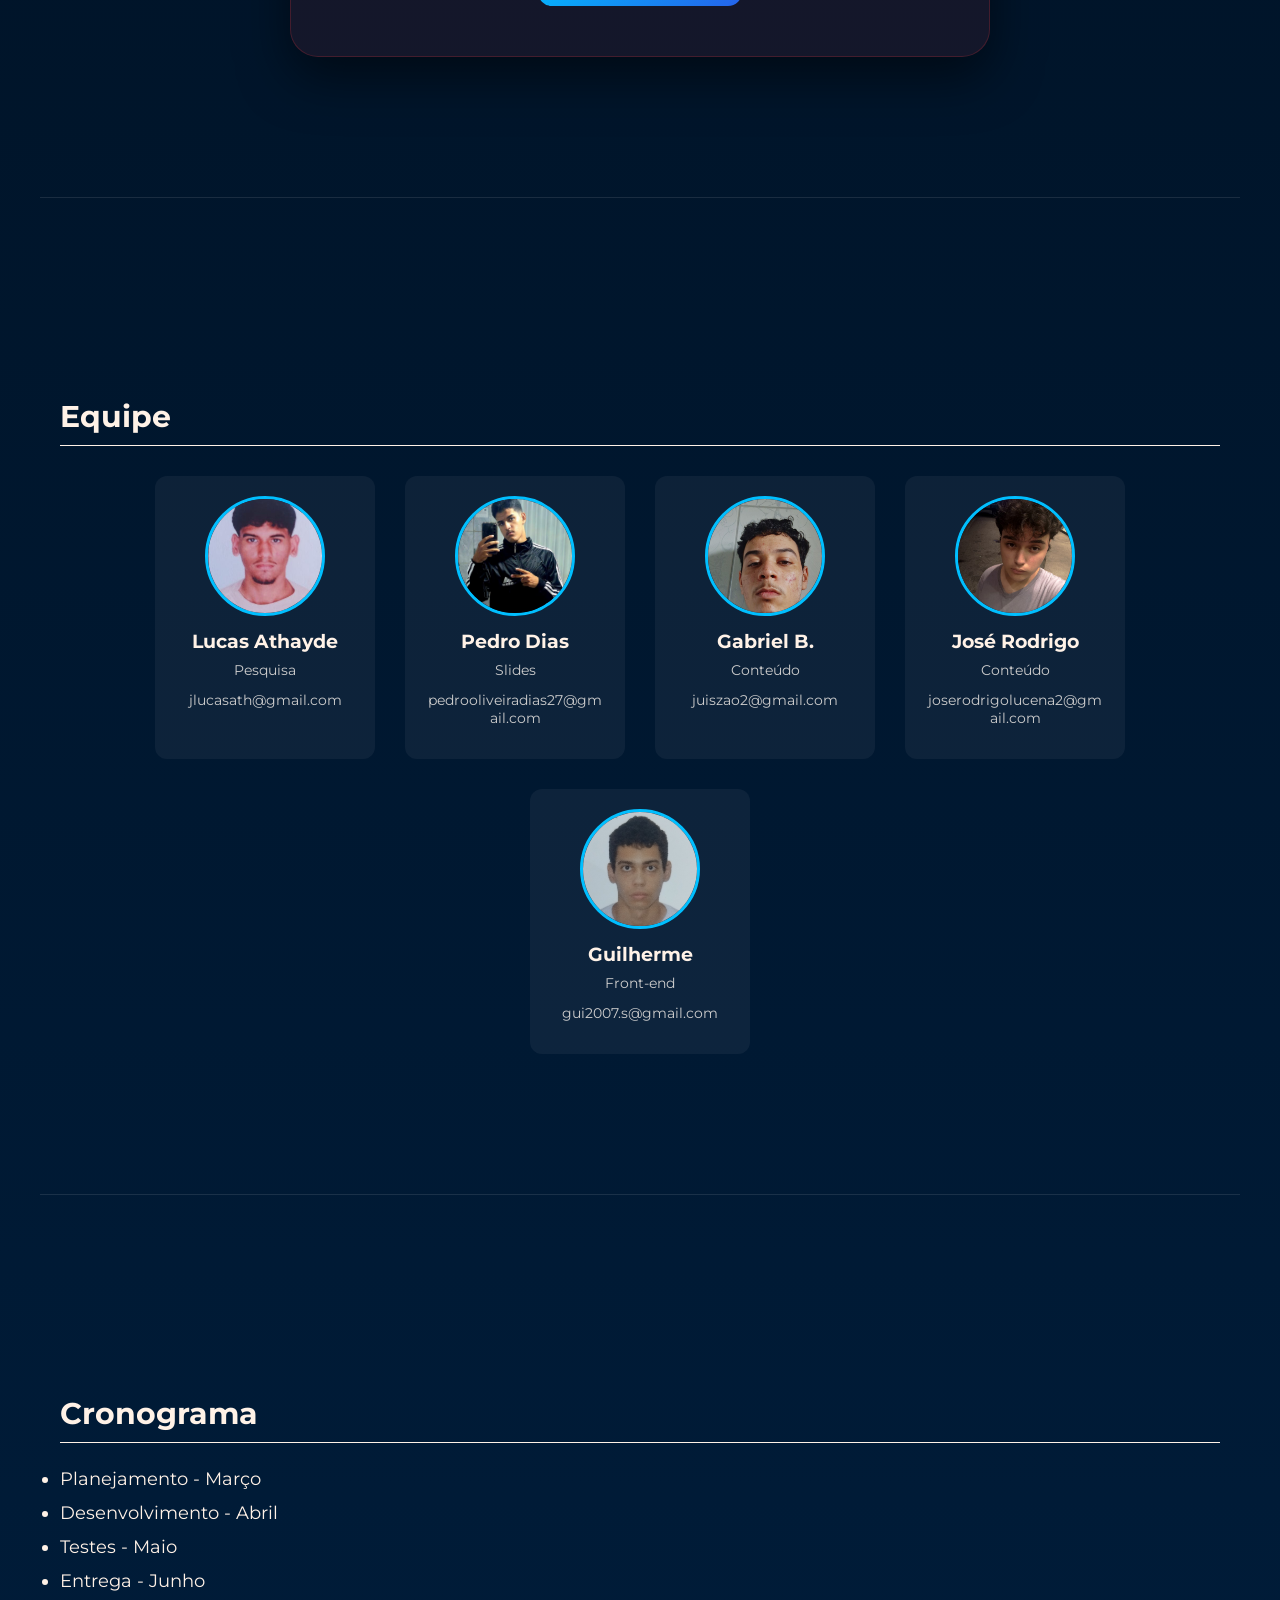
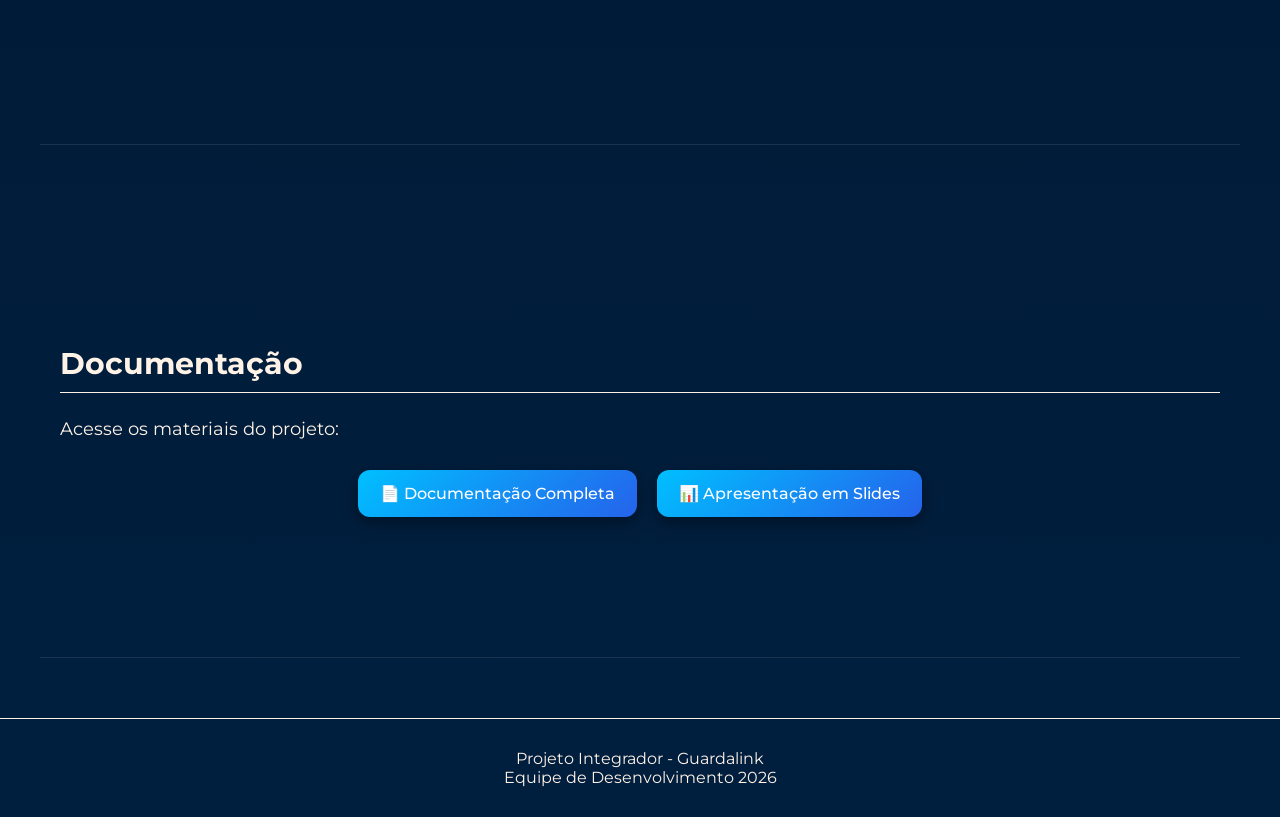
==== commit 8f33e4b9: "Restore index.html with original content" ====
--- a/index.html
+++ b/index.html
@@ -220,7 +220,7 @@
       </div>
 
       <div class="membro">
-        <img src="capturar.JPG" alt="foto pedro dias" class="foto-membro">
+        <img src="capturar.jpg" alt="foto pedro dias" class="foto-membro">
         <h3>Pedro Dias</h3>
         <p>Slides</p>
         <p class="email">pedrooliveiradias27@gmail.com</p>
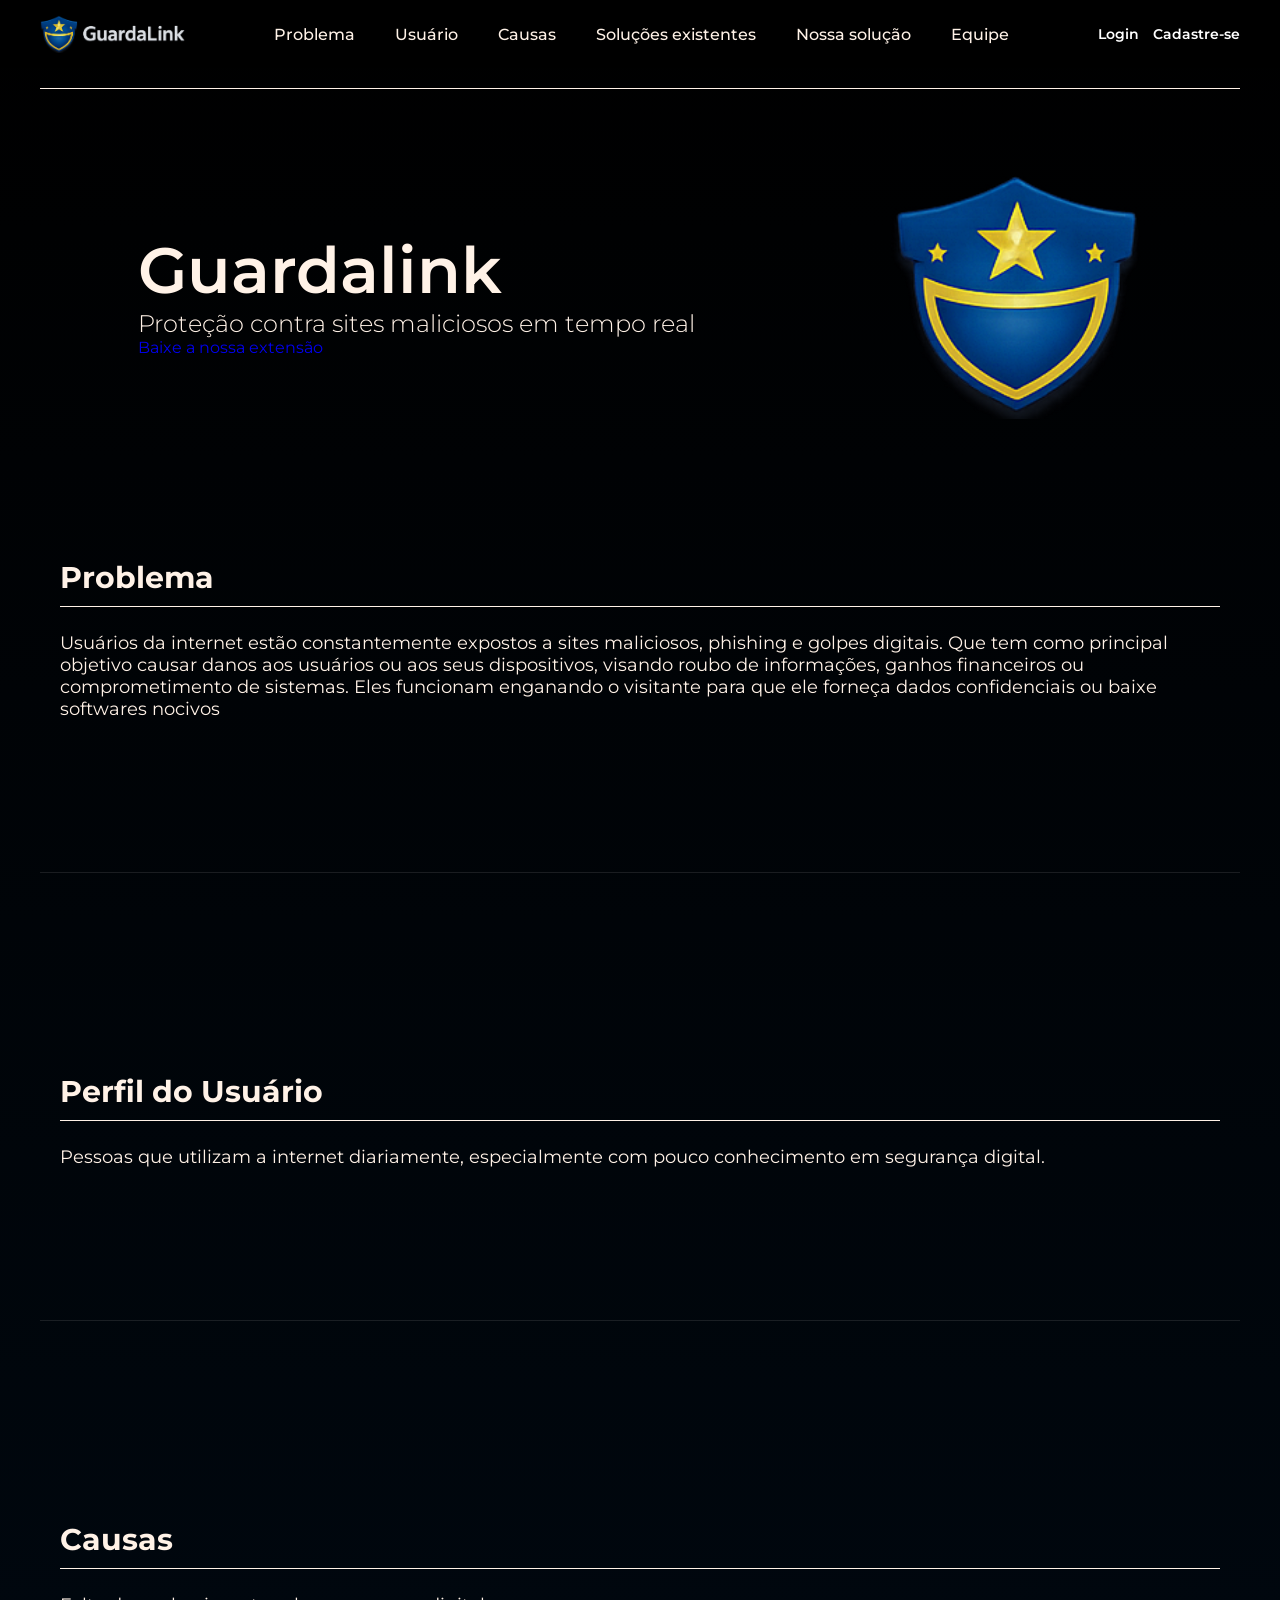
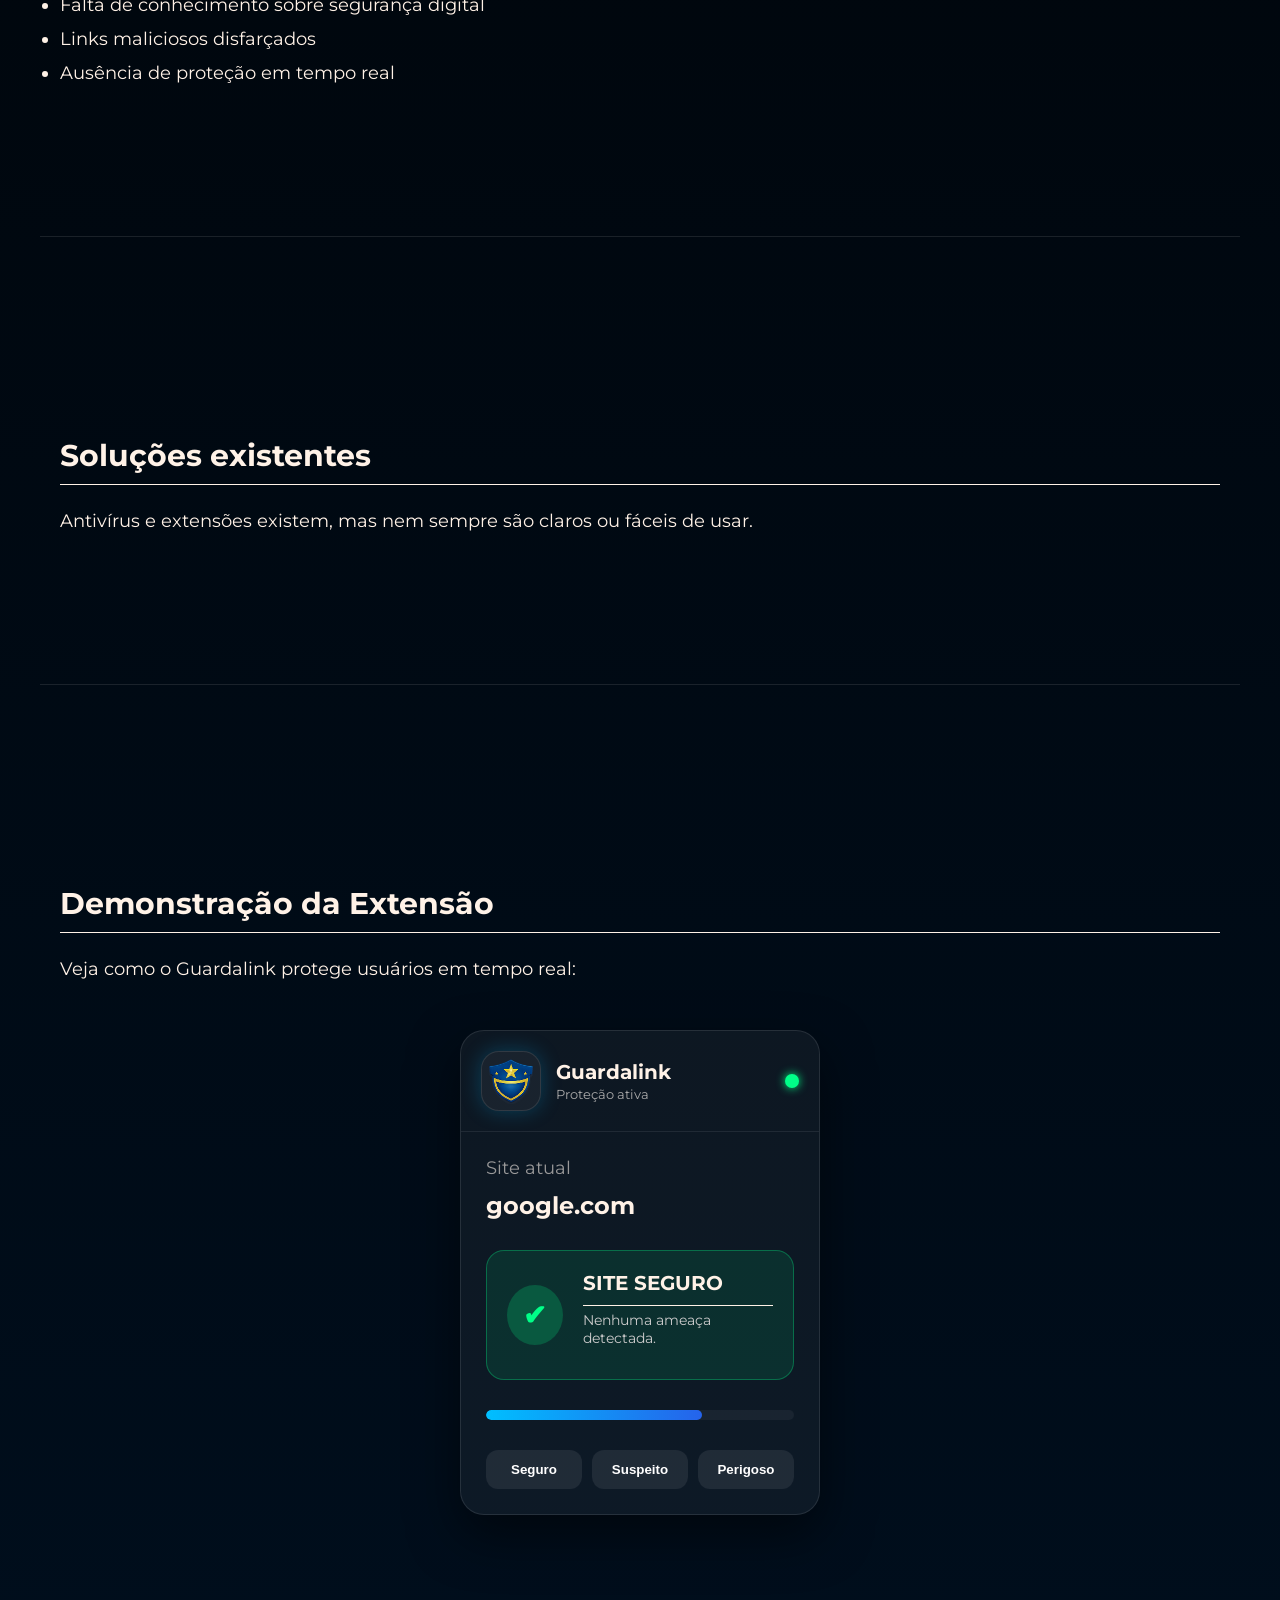
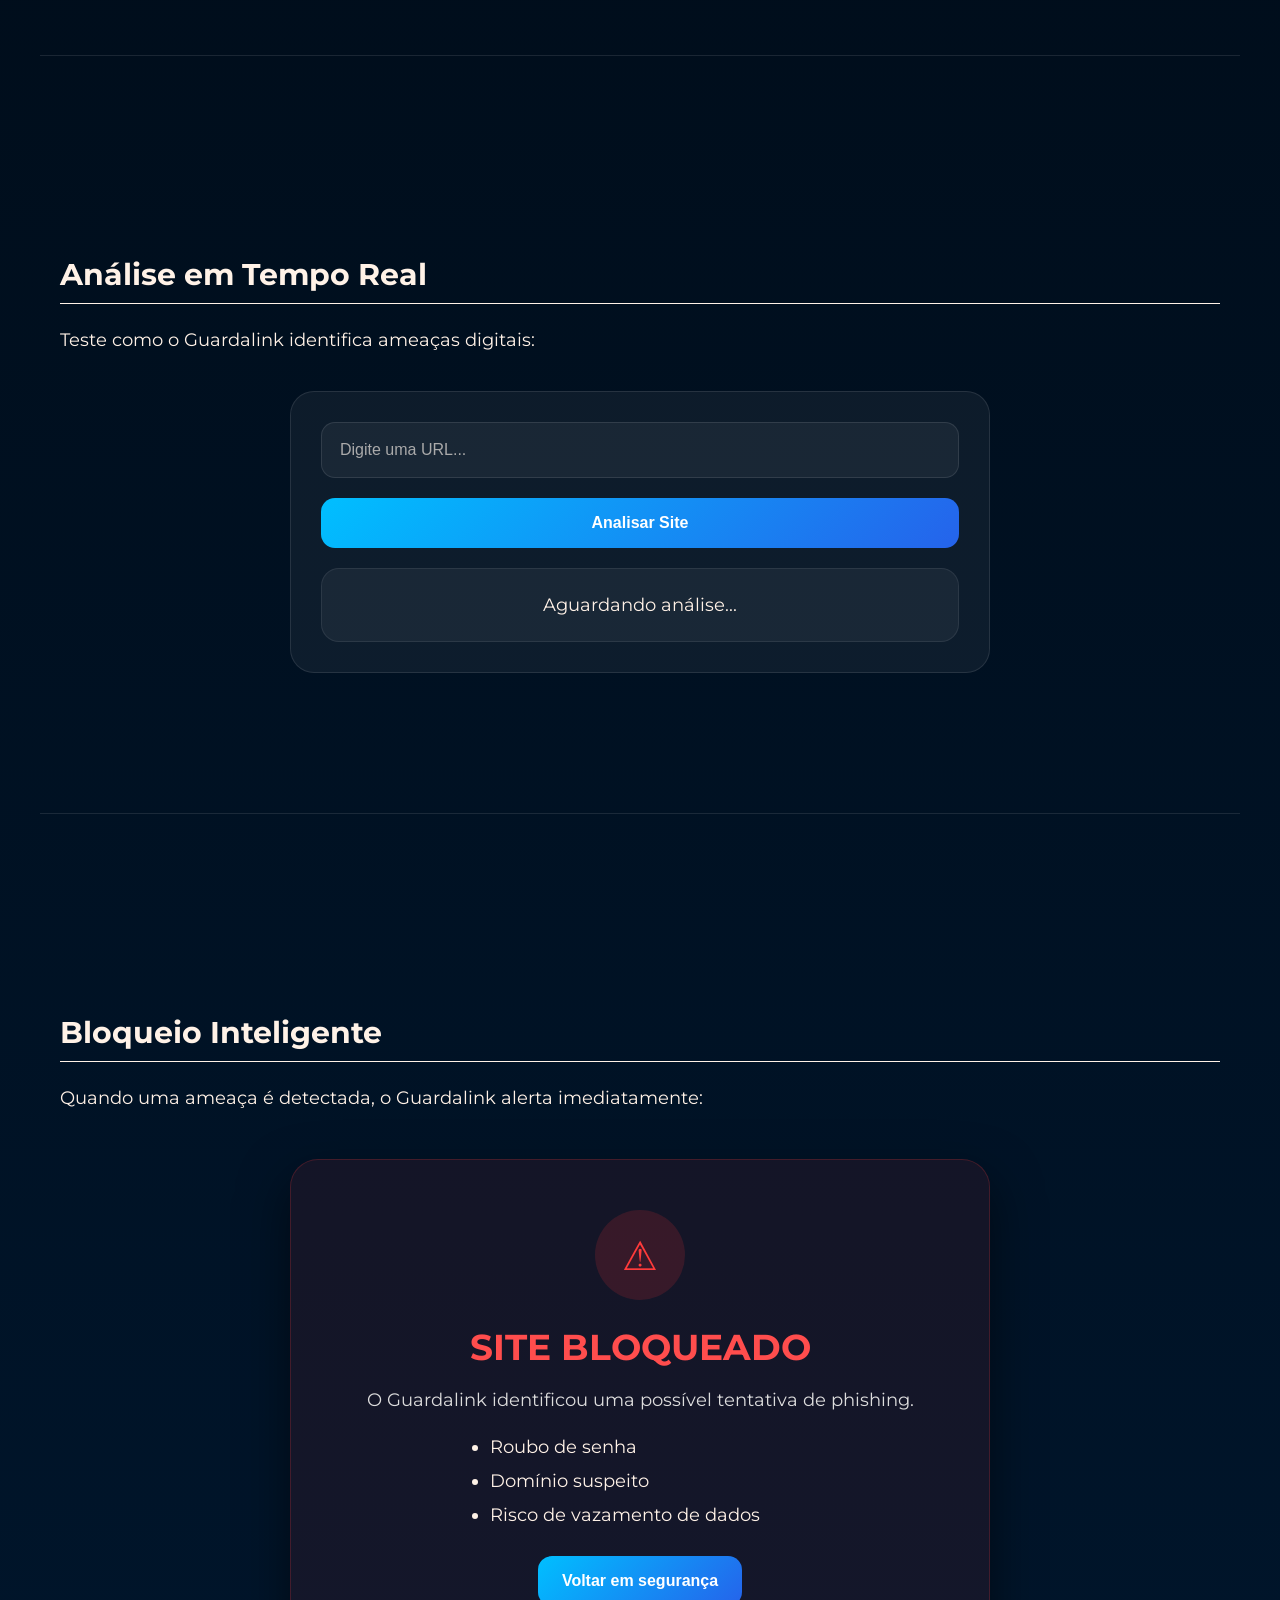
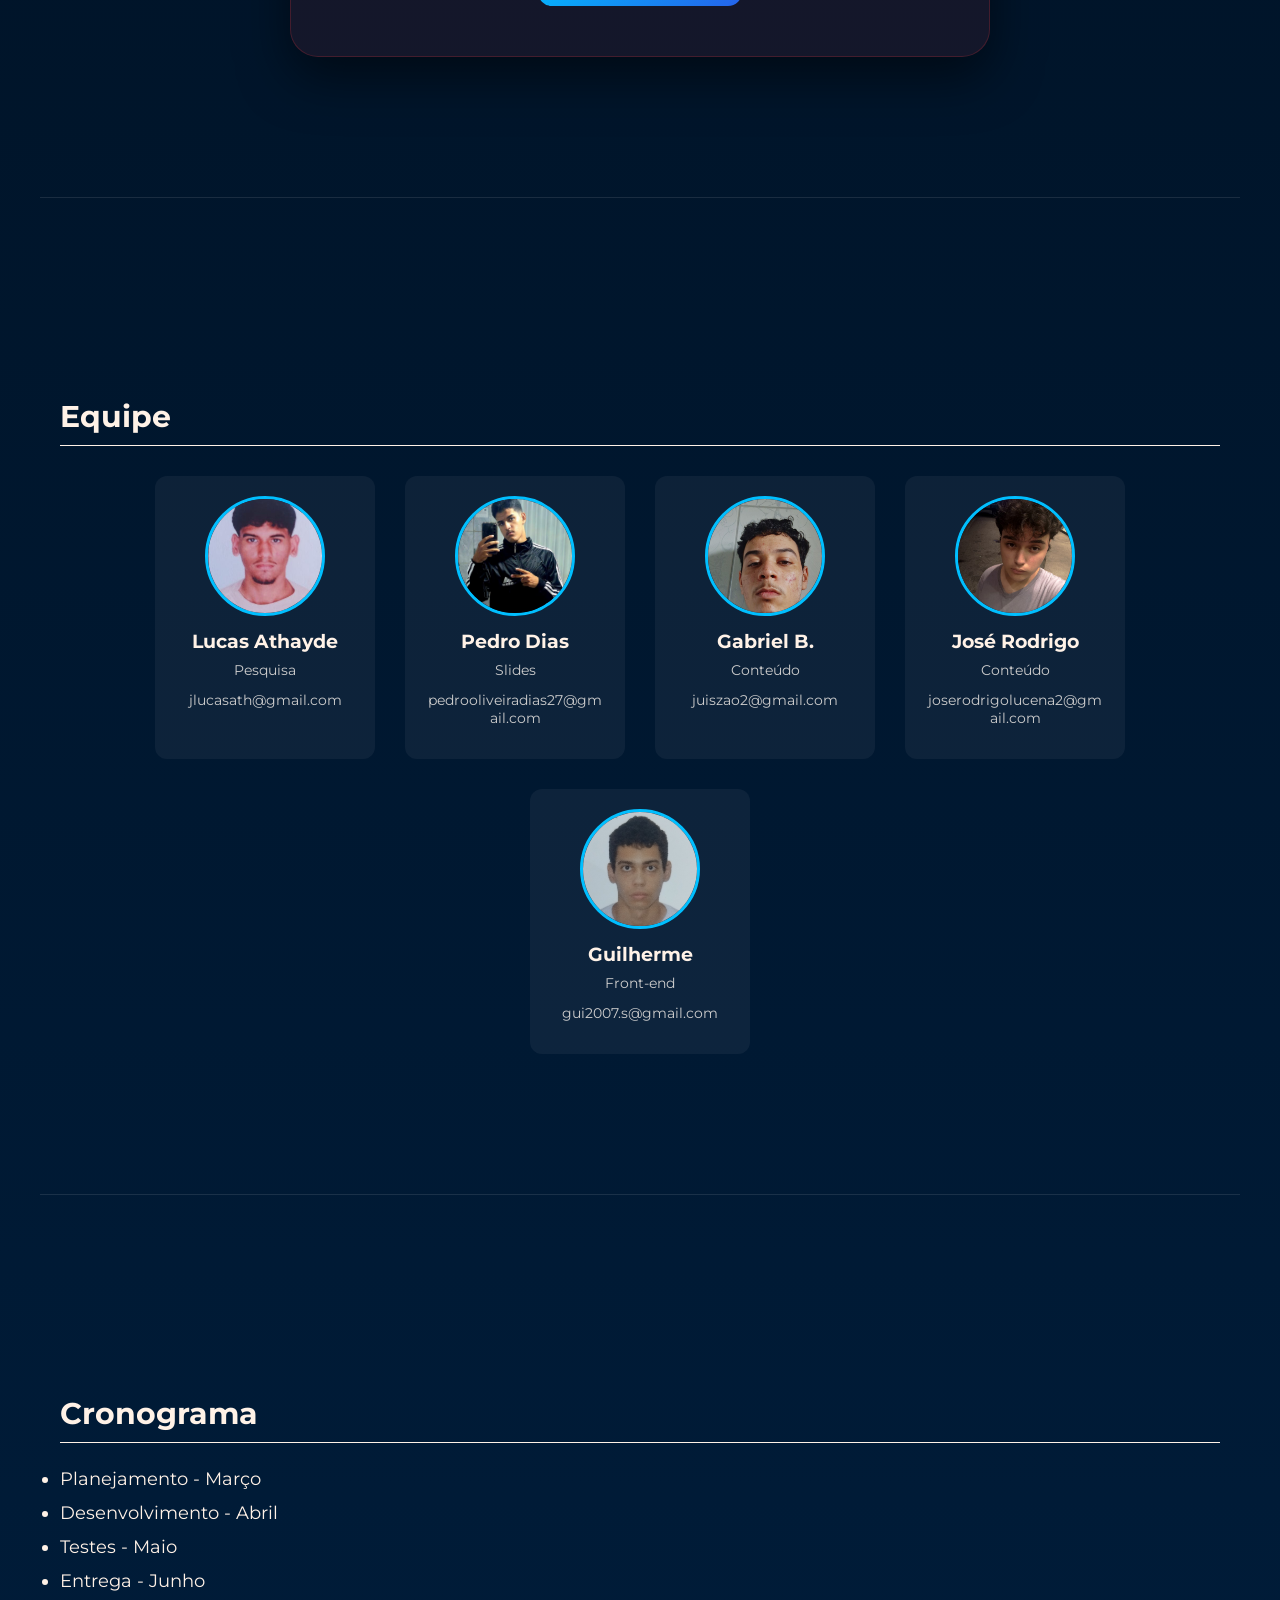
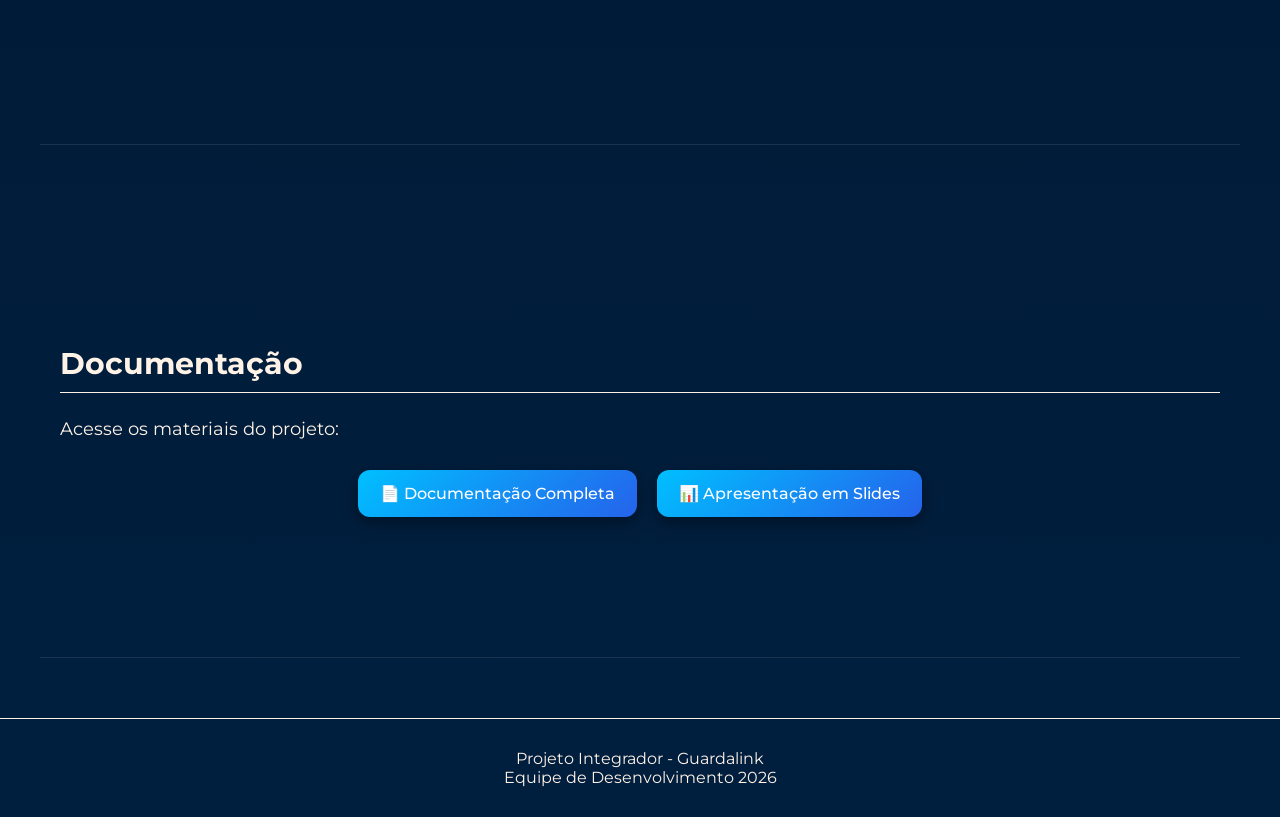
==== commit 7b2bb68d: "Fix HTML formatting and add download button" ====
--- a/index.html
+++ b/index.html
@@ -53,6 +53,9 @@
     <div class="conteudo-principal-escrito">
       <h1 class="titulo">Guardalink</h1>
       <h2 class="subtitulo">Proteção contra sites maliciosos em tempo real</h2>
+      <a href="#demo-completa" class="btn-extensao">
+      Baixe a nossa extensão
+      </a>
     </div>
 
     <img class="imagem" src="logo.png (2).png" alt="Logo Guardalink">
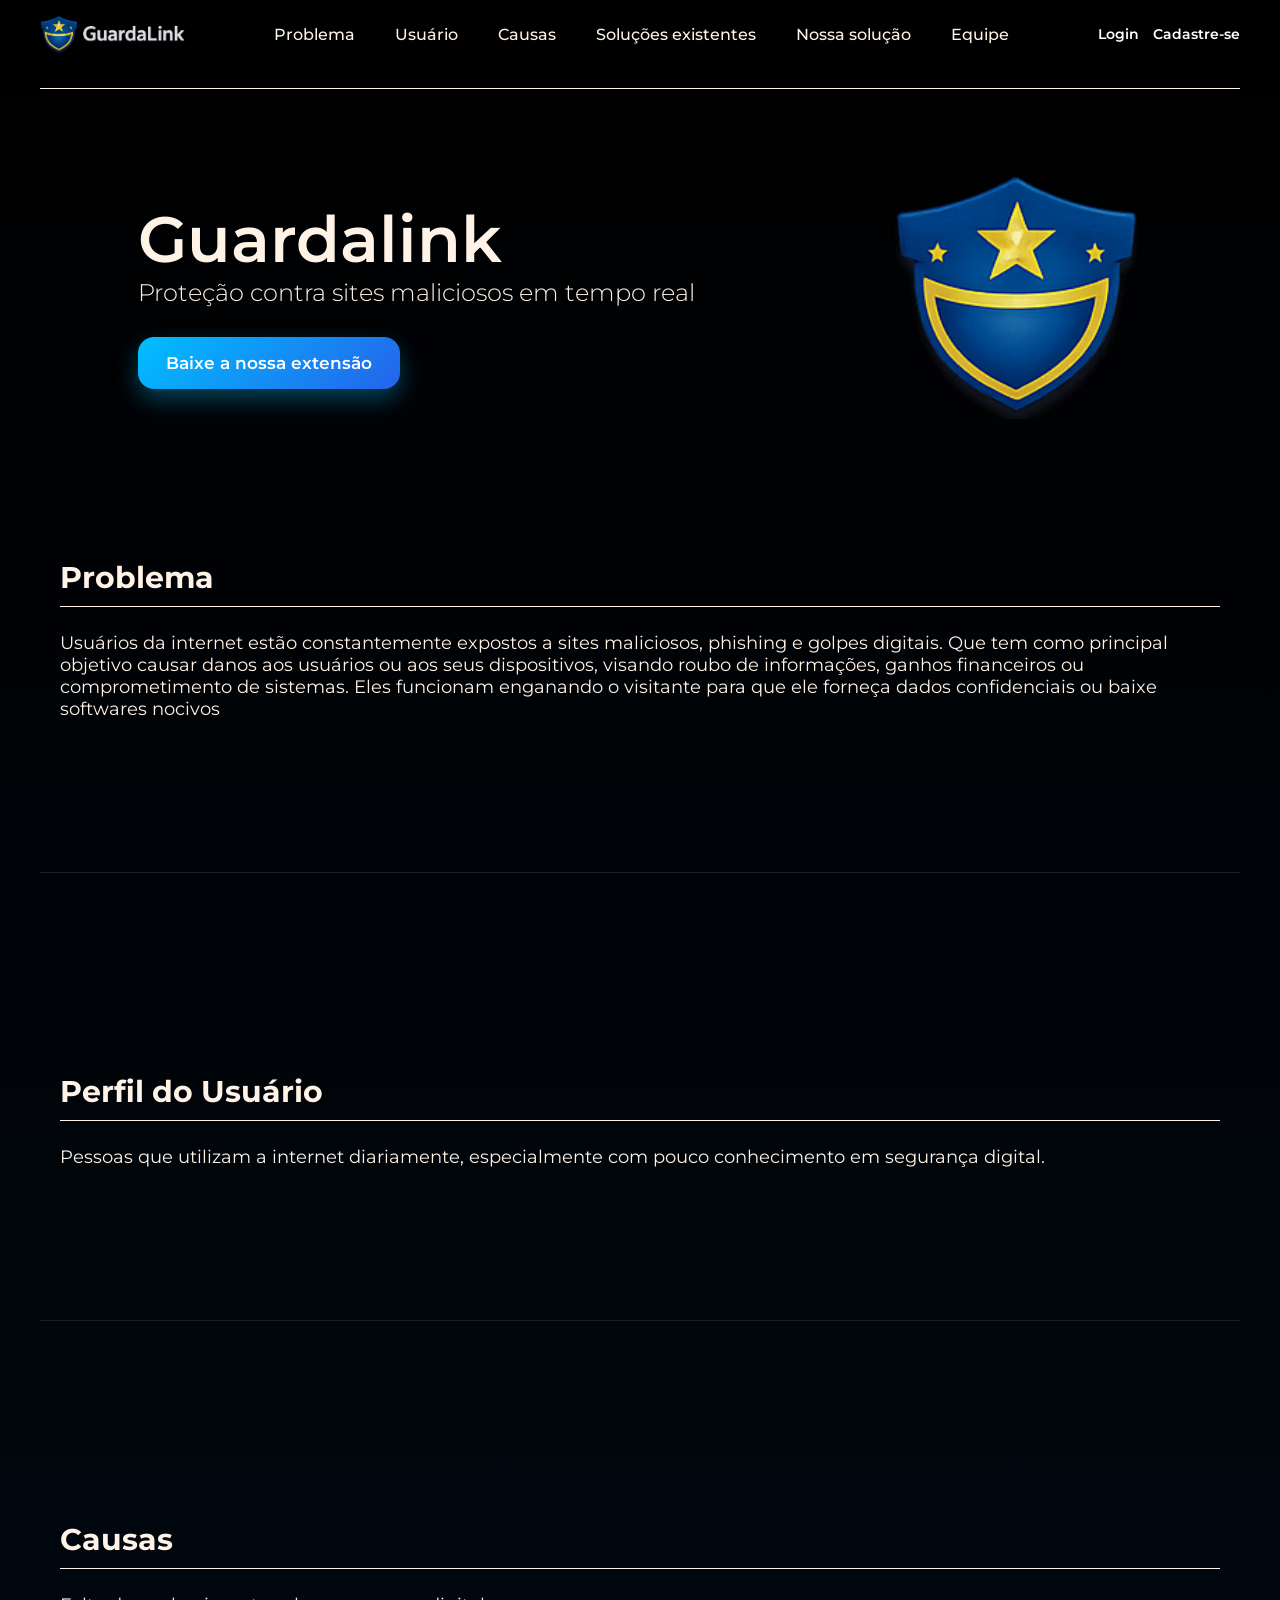
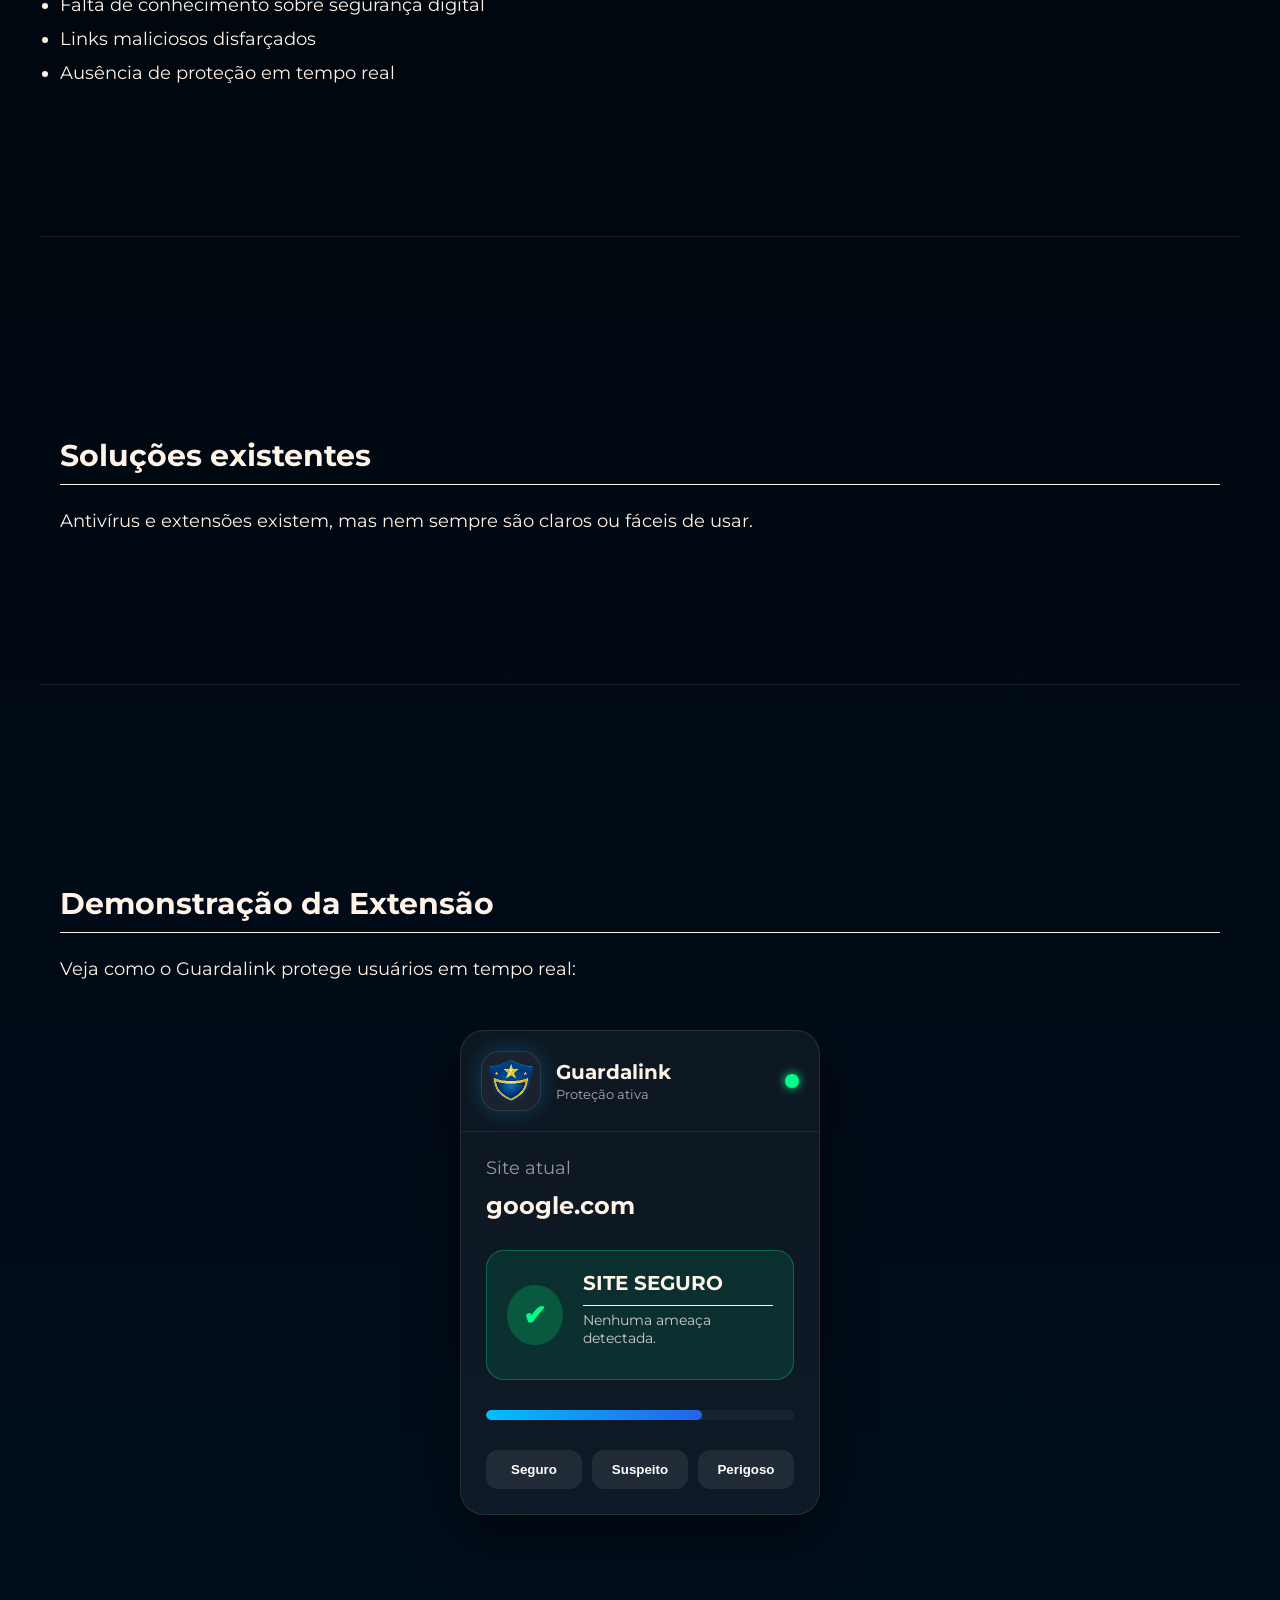
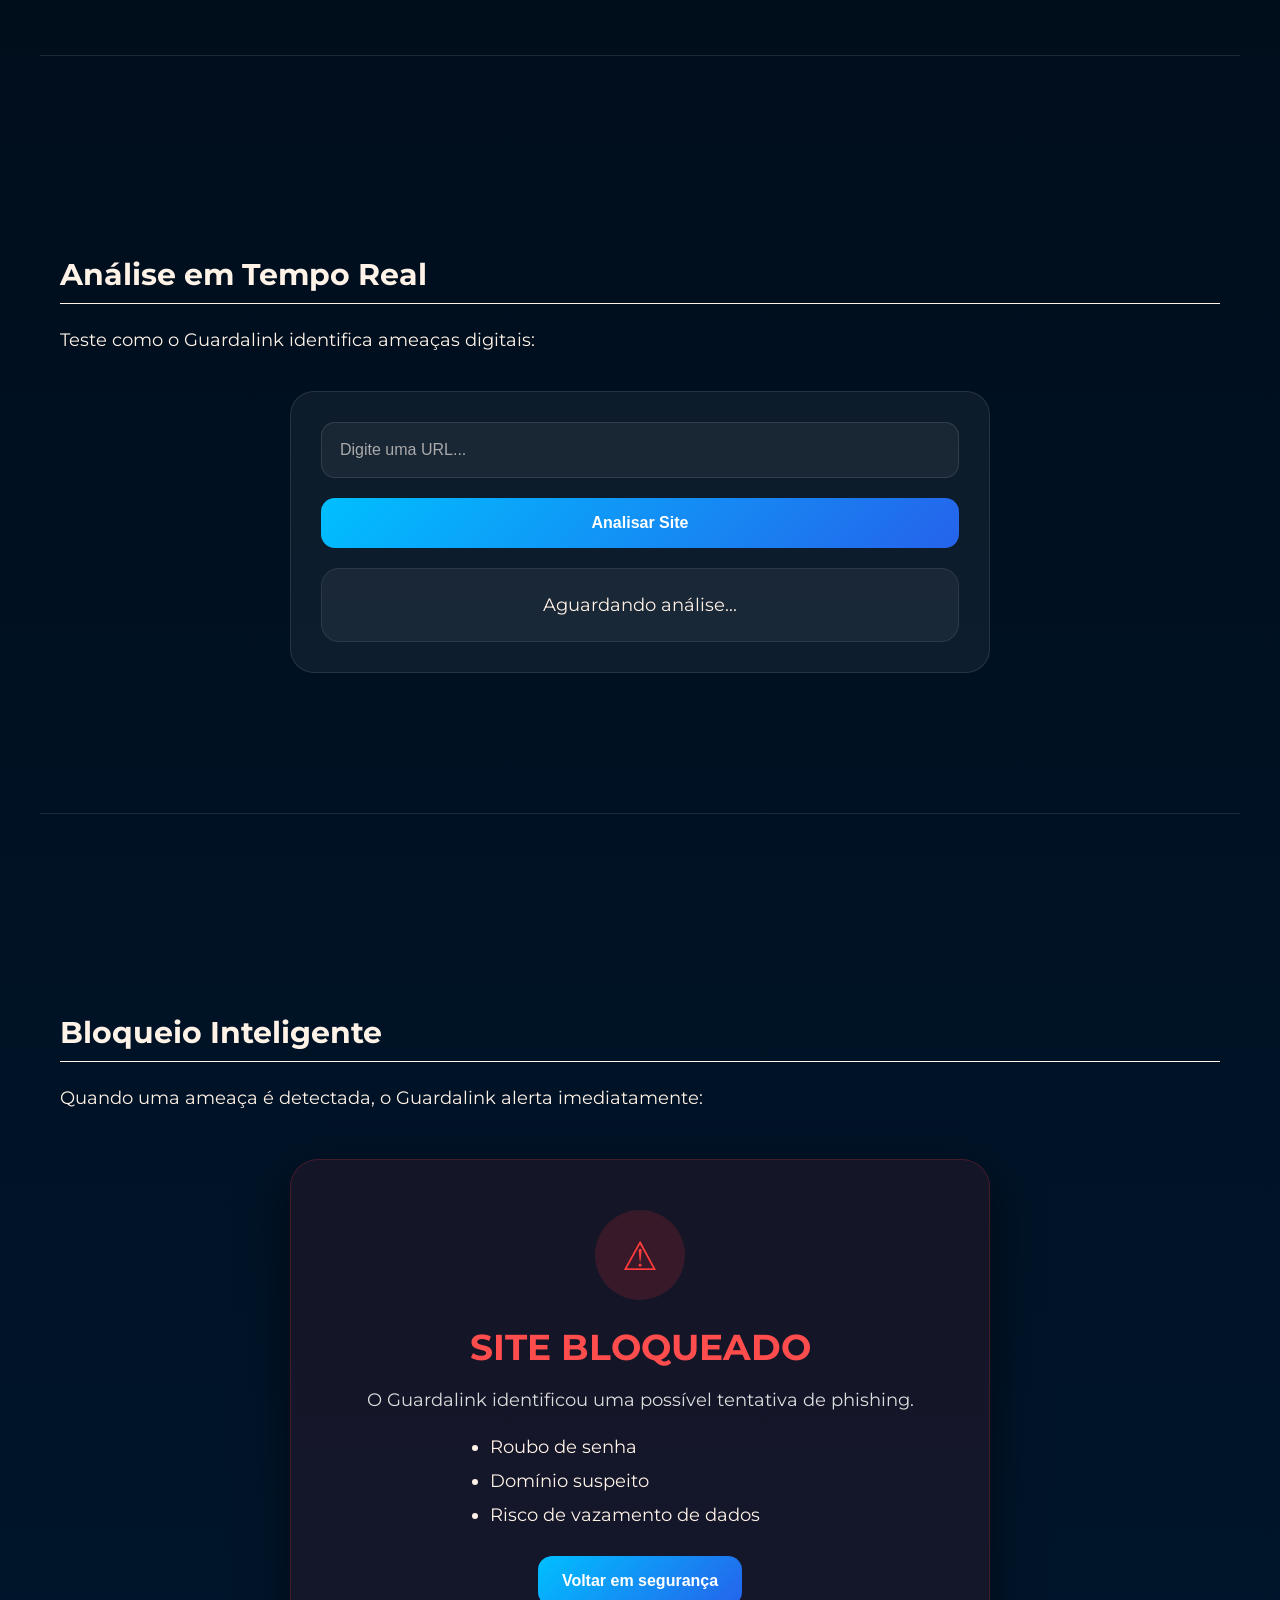
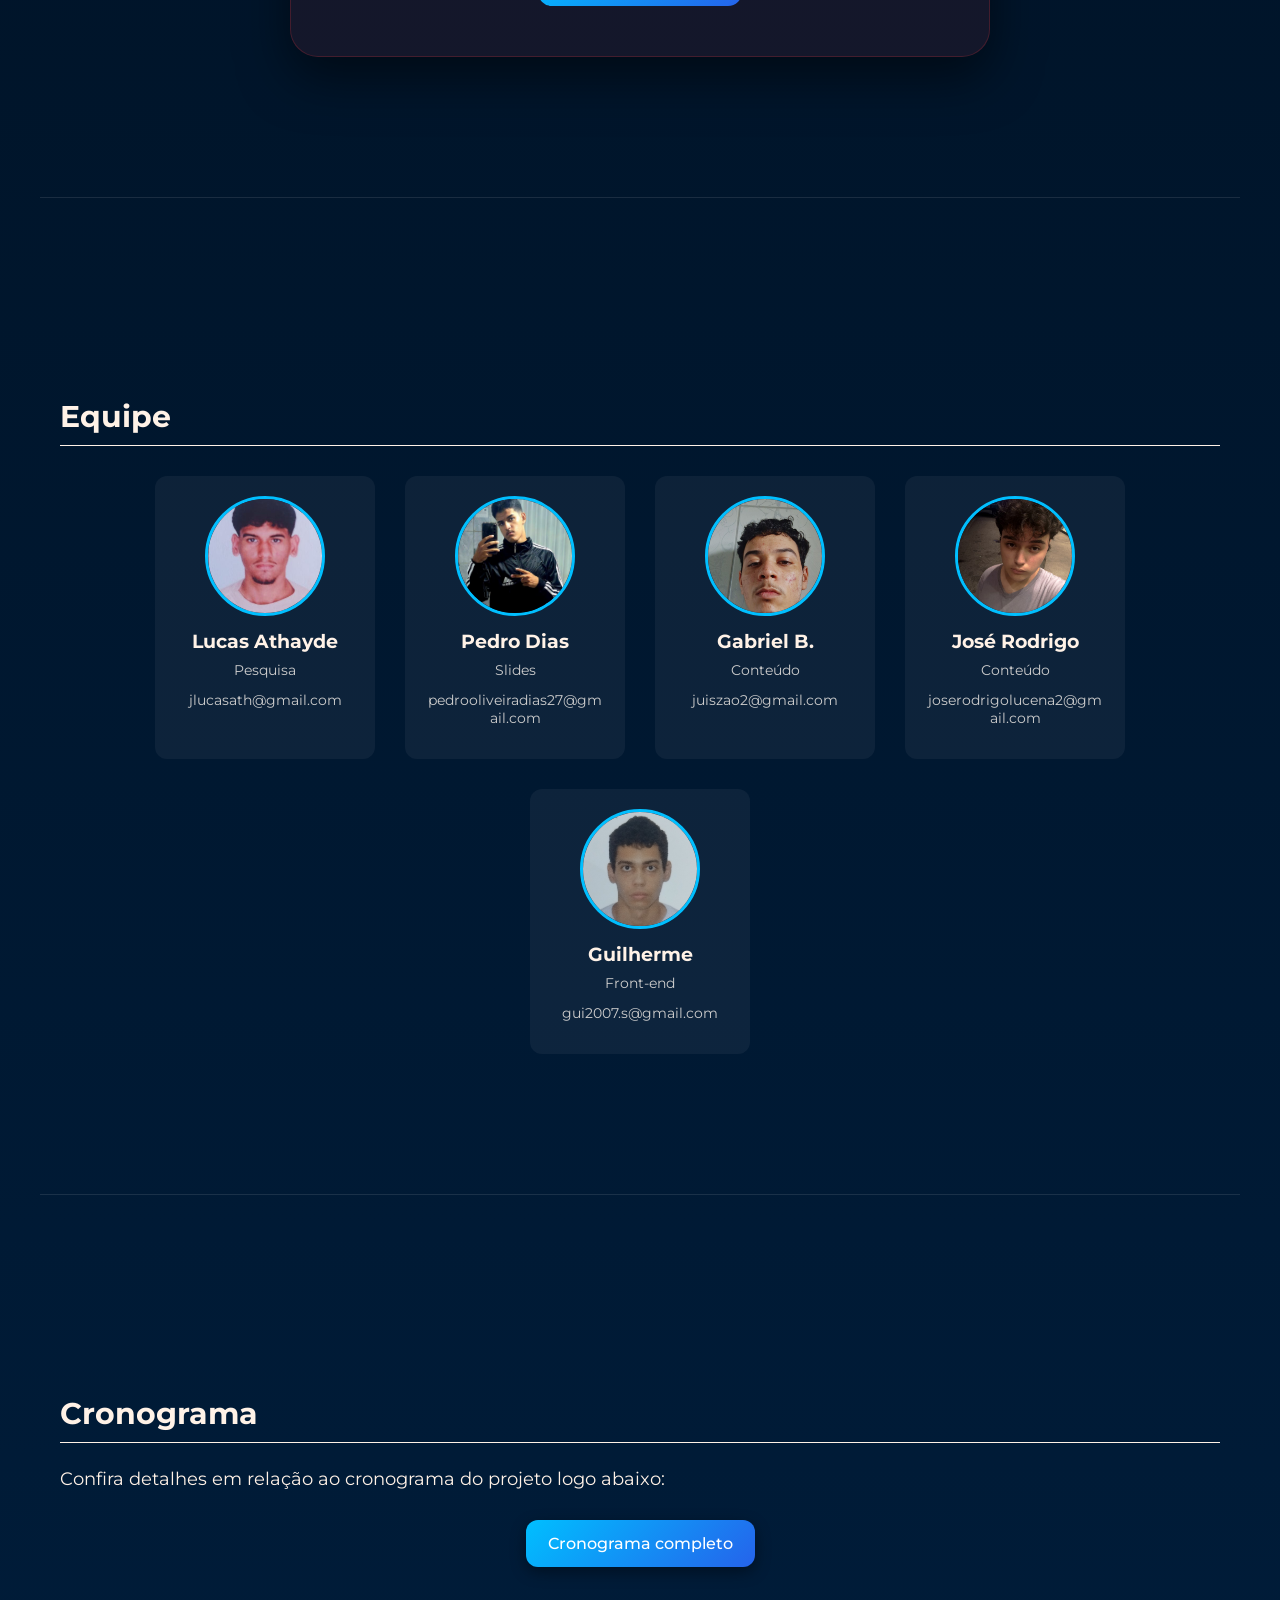
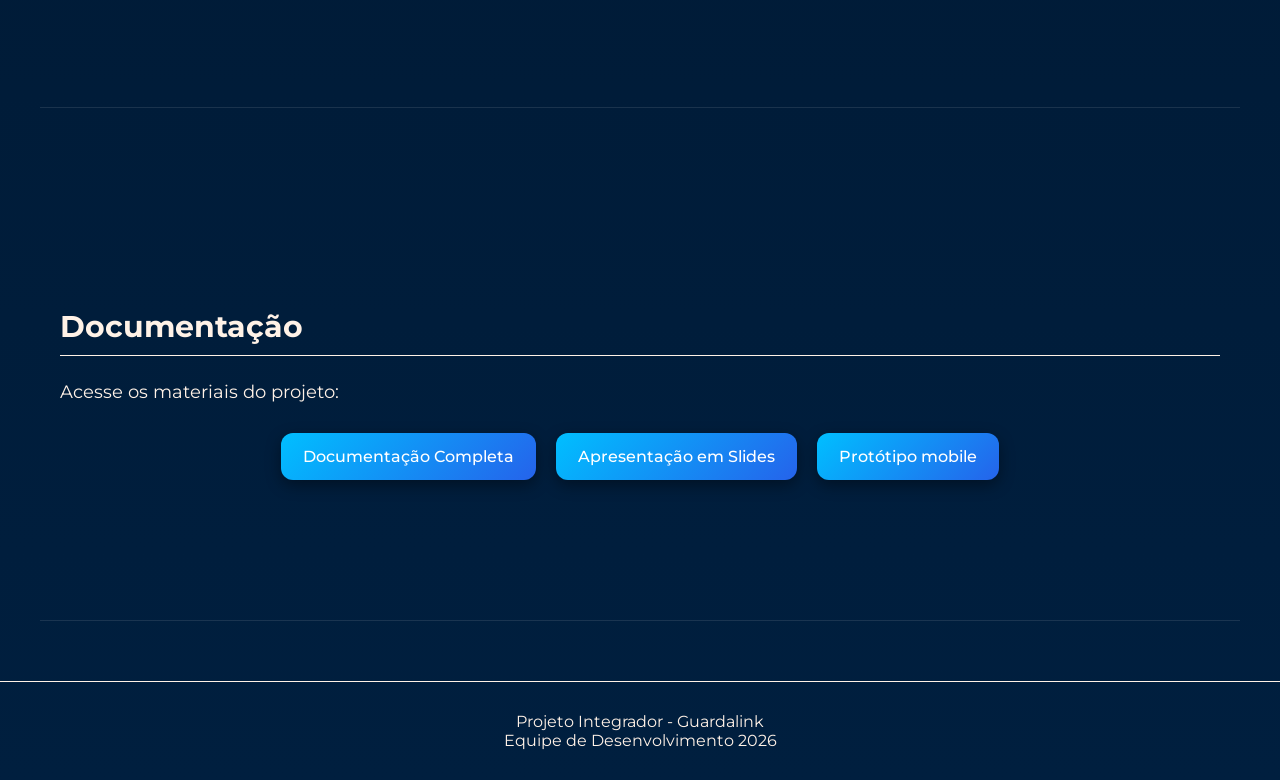
==== commit 6445d195: "Restore index.html to original state" ====
--- a/index.html
+++ b/index.html
@@ -256,12 +256,12 @@
   <!-- CRONOGRAMA -->
   <section id="cronograma" class="bloco">
     <h2>Cronograma</h2>
-    <ul>
-      <li>Planejamento - Março</li>
-      <li>Desenvolvimento - Abril</li>
-      <li>Testes - Maio</li>
-      <li>Entrega - Junho</li>
-    </ul>
+    <p>Confira detalhes em relação ao cronograma do projeto logo abaixo:</p>
+    <div class="botoes-docs">
+      <a href="https://docs.google.com/document/d/1IaZC7EoQI65s_wB3azQdhZHQ6Dfknk6JhfSkH7Qo1pQ/edit?usp=drivesdk" target="_blank">
+          Cronograma completo
+      </a>
+     </div> 
   </section>
 
   <!-- DOCUMENTAÇÃO -->
@@ -271,13 +271,22 @@
 
     <div class="botoes-docs">
       <a href="https://drive.google.com/drive/folders/1RztHHF01pYyB3KMwroxrXw6OeVfqJIrk?usp=sharing" target="_blank">
-        📄 Documentação Completa
+         Documentação Completa
       </a>
 
       <a href="https://gamma.app/docs/GuardaLink-Protecao-Contra-Sites-Maliciosos-9jzh27kz4c4e0ni?mode=doc" target="_blank">
-        📊 Apresentação em Slides
-      </a>
-    </div>
+         Apresentação em Slides
+      </a>
+    
+
+      <a href="https://www.figma.com/proto/Pa39BbhenJbCwyaDnr3oLL/Untitled?t=w6Q3PVBeiSB0oy3w-0&scaling=scale-down&content-scaling=fixed&page-id=0%3A1&node-id=1-2" target="_blank">
+         Protótipo mobile
+      </a>
+
+     </div>
+
+
+    
   </section>
 
 </main>
--- a/style.css
+++ b/style.css
@@ -86,6 +86,29 @@
   margin-top: 80px;
   animation: fadeUp 1s ease;
 }
+
+.btn-extensao{
+  display: inline-flex;
+  align-items: center;
+  justify-content: center;
+  margin-top: 30px;
+  padding: 16px 28px;
+  border-radius: 16px;
+  background: linear-gradient(135deg,#00bfff,#2563eb);
+  color: white;
+  font-size: 17px;
+  font-weight: 600;
+  transition: 0.3s;
+  box-shadow: 0 10px 25px rgba(0,191,255,0.35);
+  position: relative;
+  overflow: hidden;
+}
+
+.btn-extensao:hover{
+  transform: translateY(-5px) scale(1.02);
+  box-shadow: 0 15px 35px rgba(0,191,255,0.55);
+}
+
 
 .titulo{
   font-size: 64px;
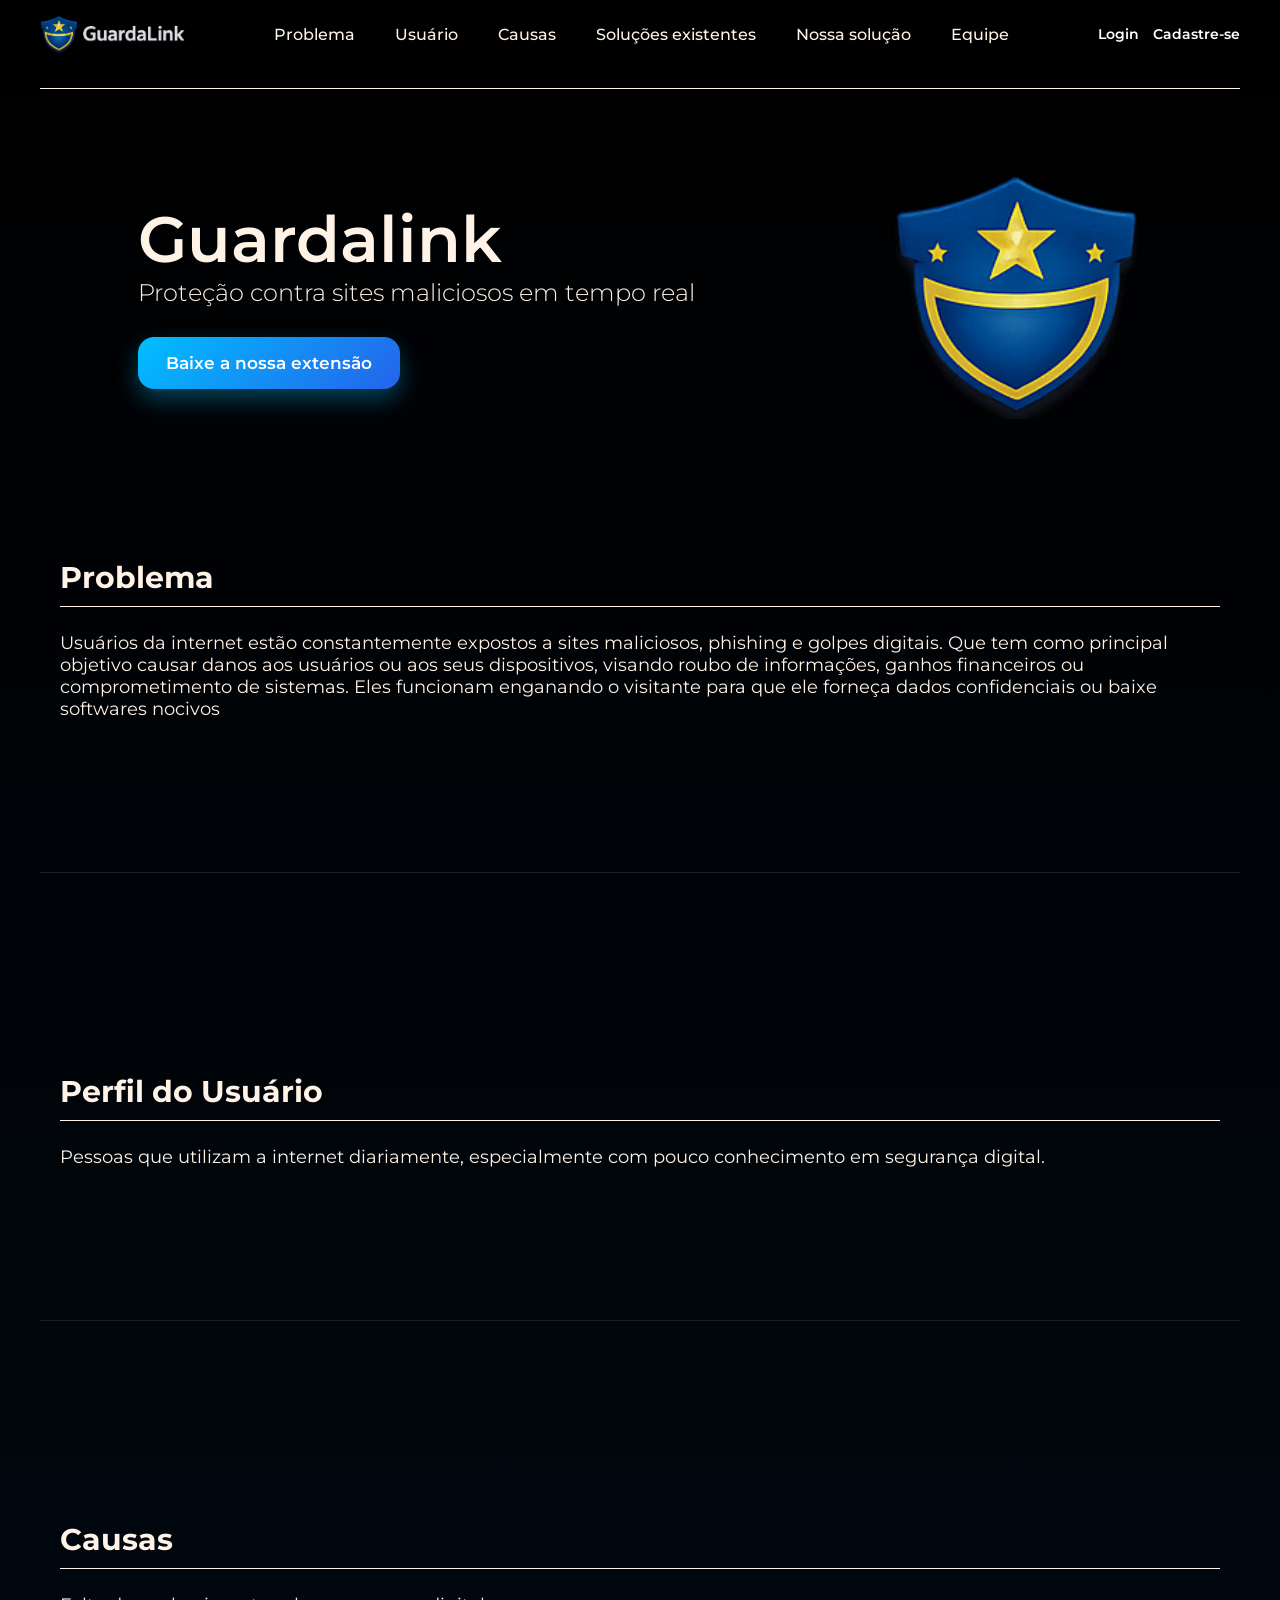
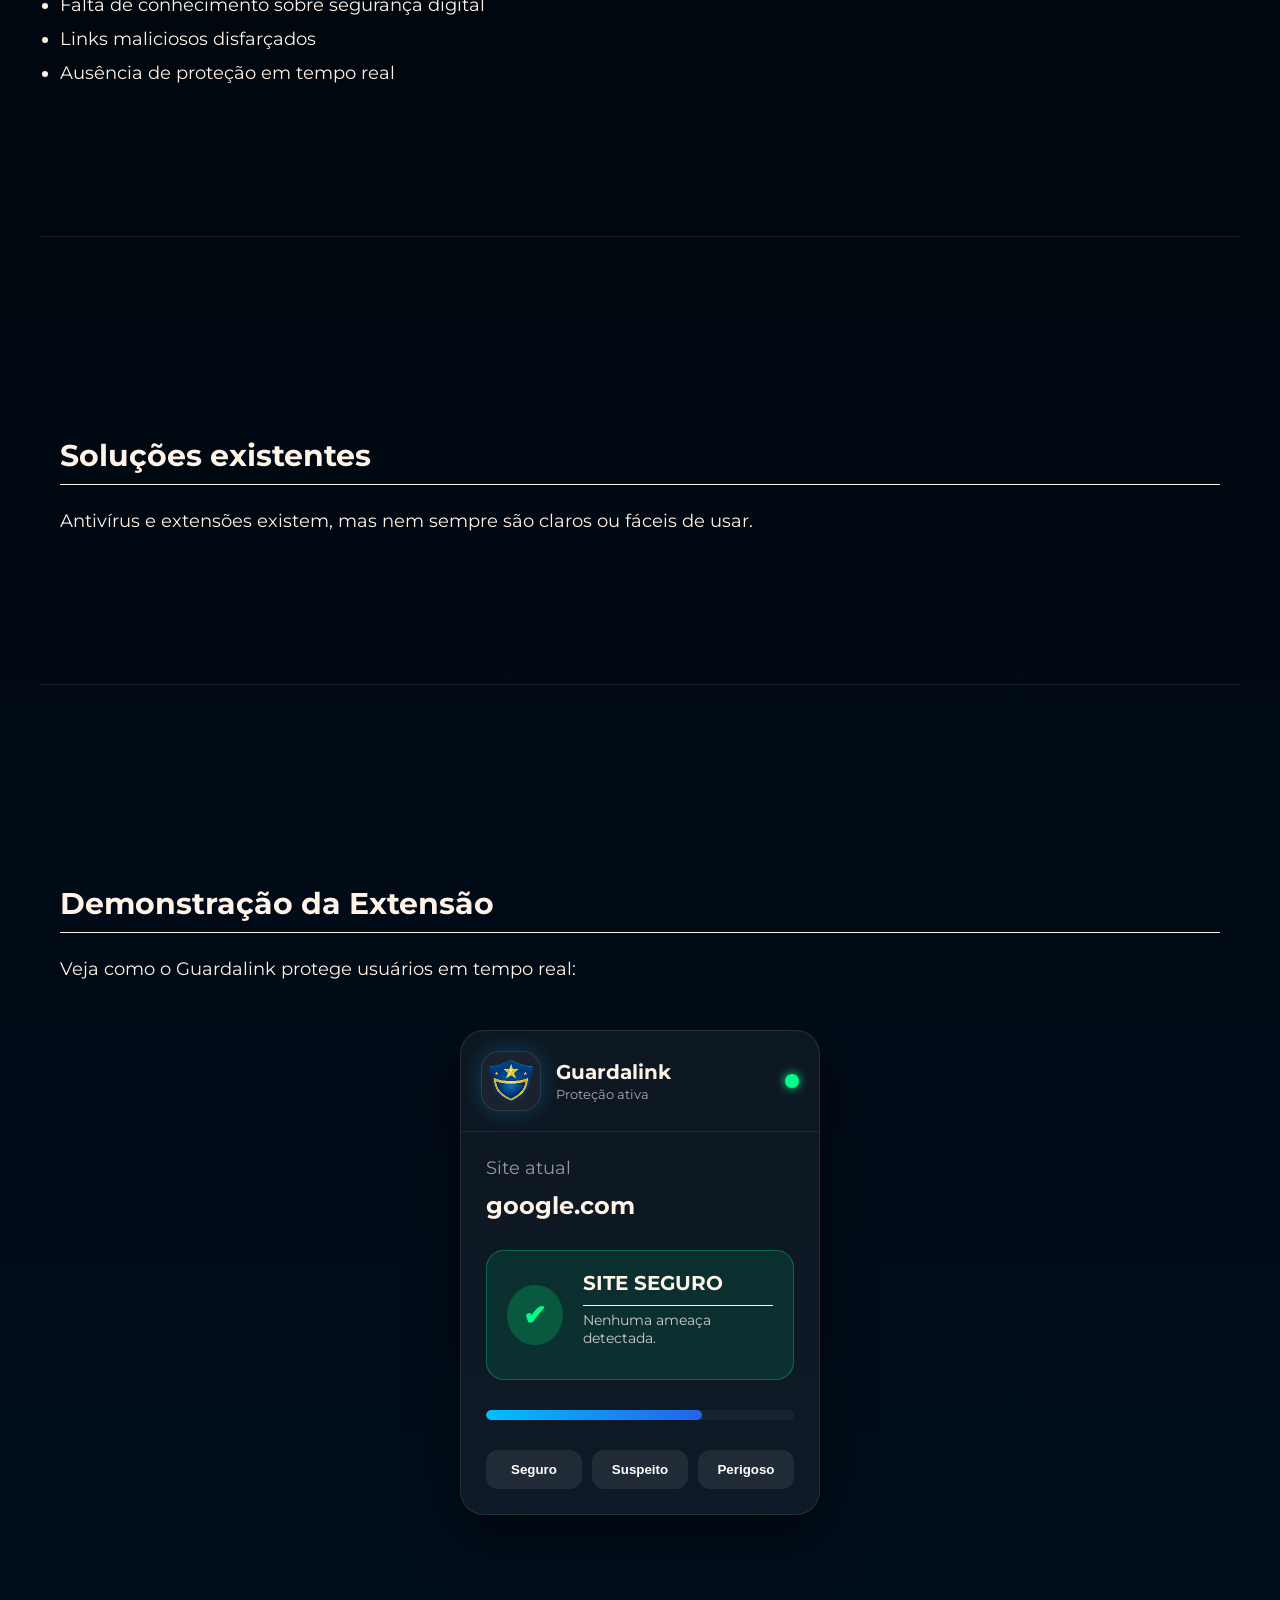
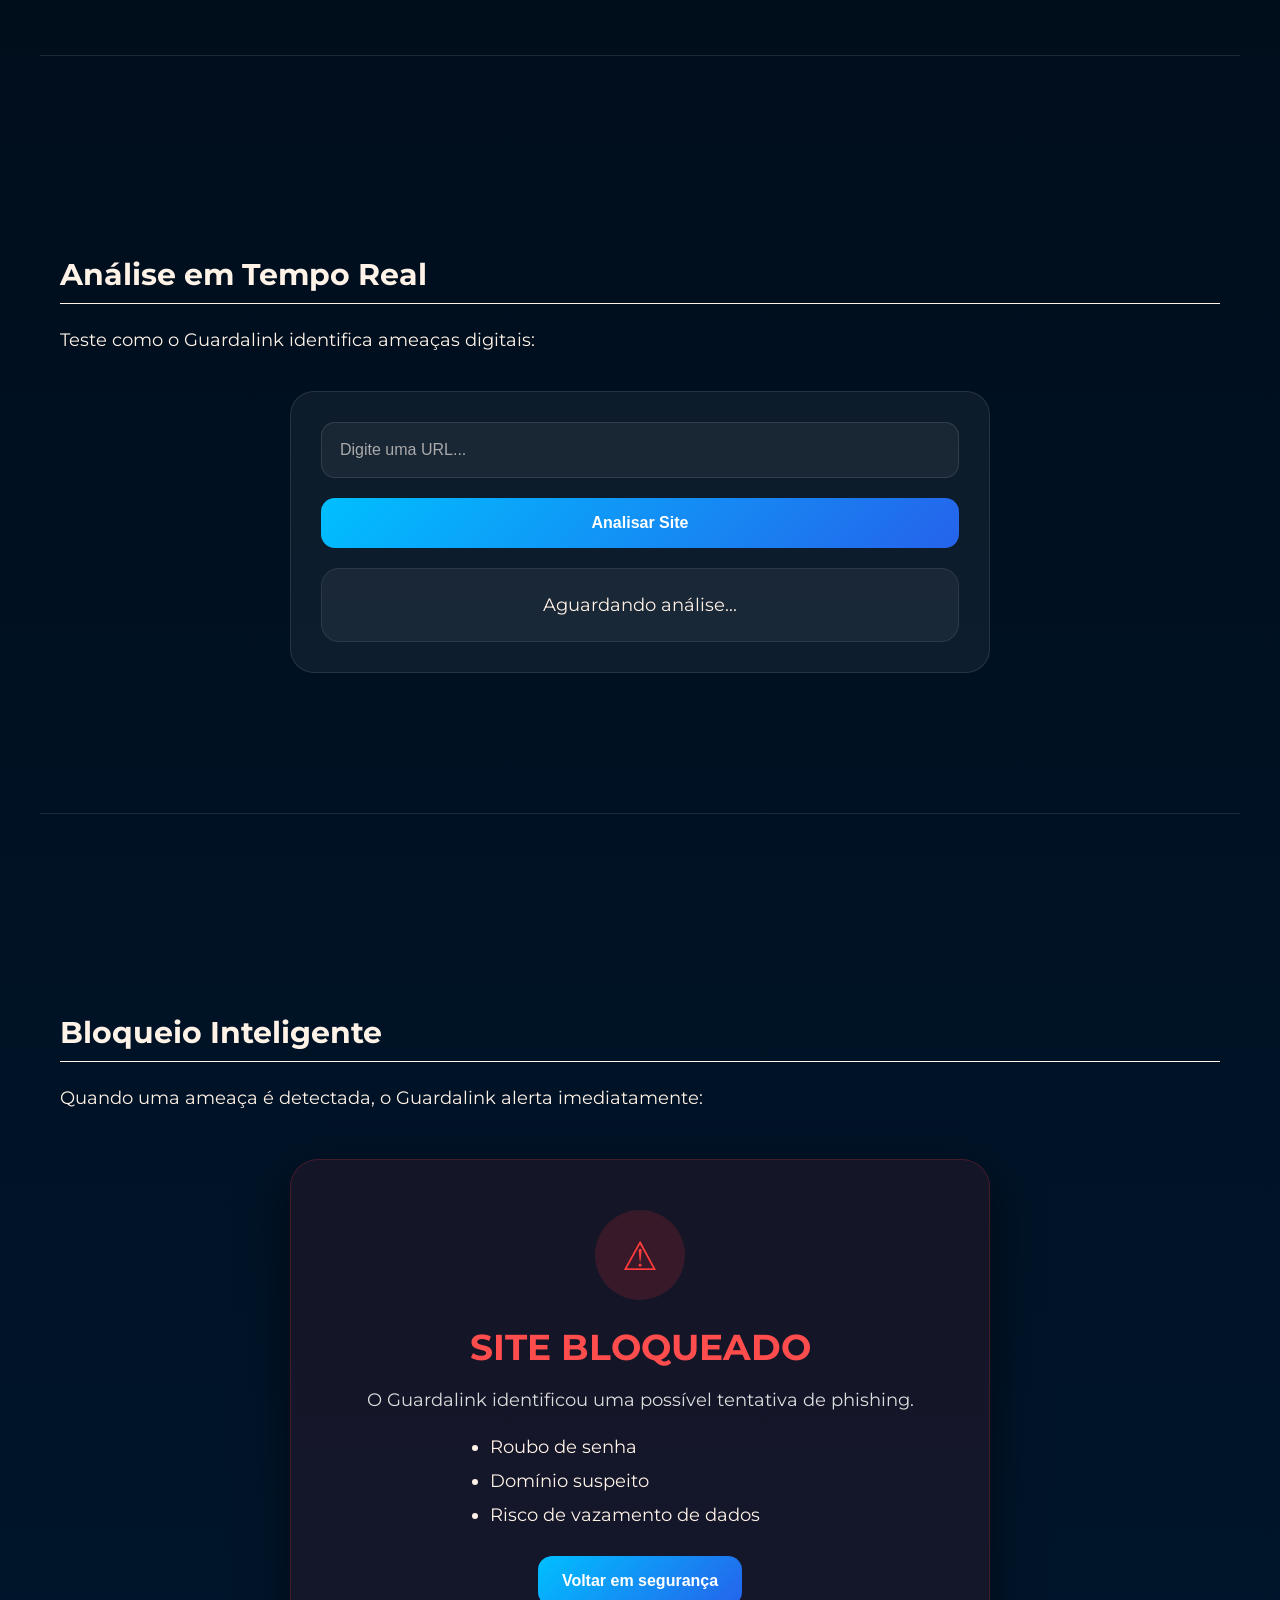
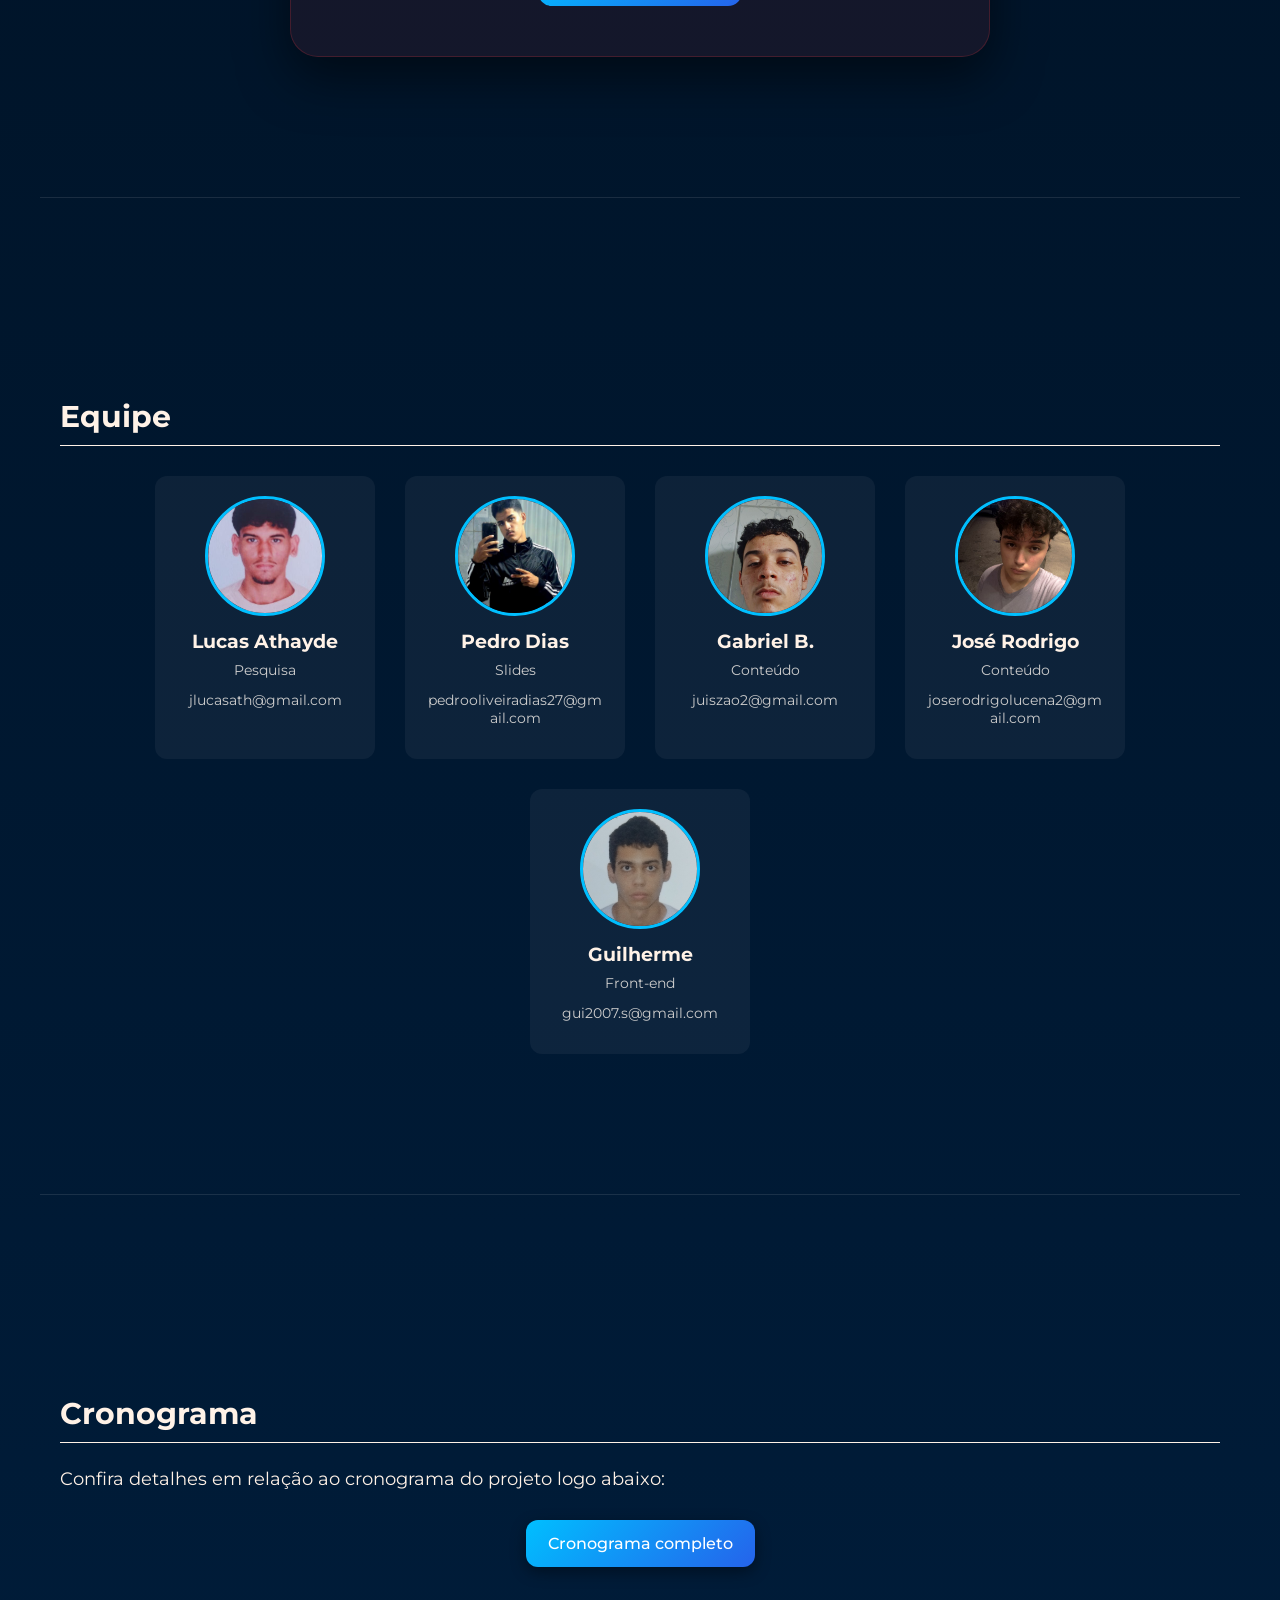
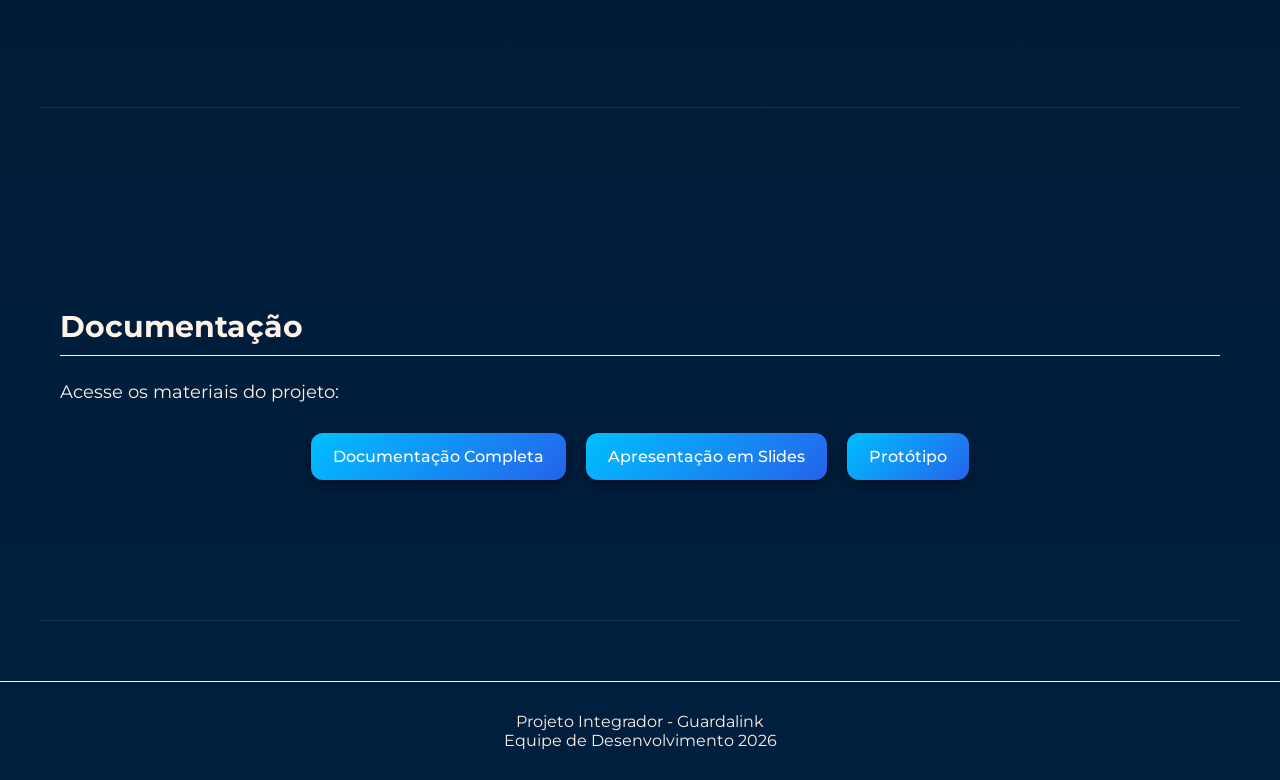
==== commit 9b6384ad: "Restore index.html with original content" ====
--- a/index.html
+++ b/index.html
@@ -19,7 +19,7 @@
     <a href="#usuario">Usuário</a>
     <a href="#causas">Causas</a>
     <a href="#solucoes">Soluções existentes</a>
-    <a href="#nossa">Nossa solução</a>
+    <a href="#demo-extensao">Nossa solução</a>
     <a href="#equipe">Equipe</a>
      <!-- NOVO -->
   </nav>
@@ -274,13 +274,13 @@
          Documentação Completa
       </a>
 
-      <a href="https://gamma.app/docs/GuardaLink-Protecao-Contra-Sites-Maliciosos-9jzh27kz4c4e0ni?mode=doc" target="_blank">
+      <a href="Design sem nome_20260617_031821_0000.pptx" target="_blank">
          Apresentação em Slides
       </a>
     
 
       <a href="https://www.figma.com/proto/Pa39BbhenJbCwyaDnr3oLL/Untitled?t=w6Q3PVBeiSB0oy3w-0&scaling=scale-down&content-scaling=fixed&page-id=0%3A1&node-id=1-2" target="_blank">
-         Protótipo mobile
+         Protótipo 
       </a>
 
      </div>
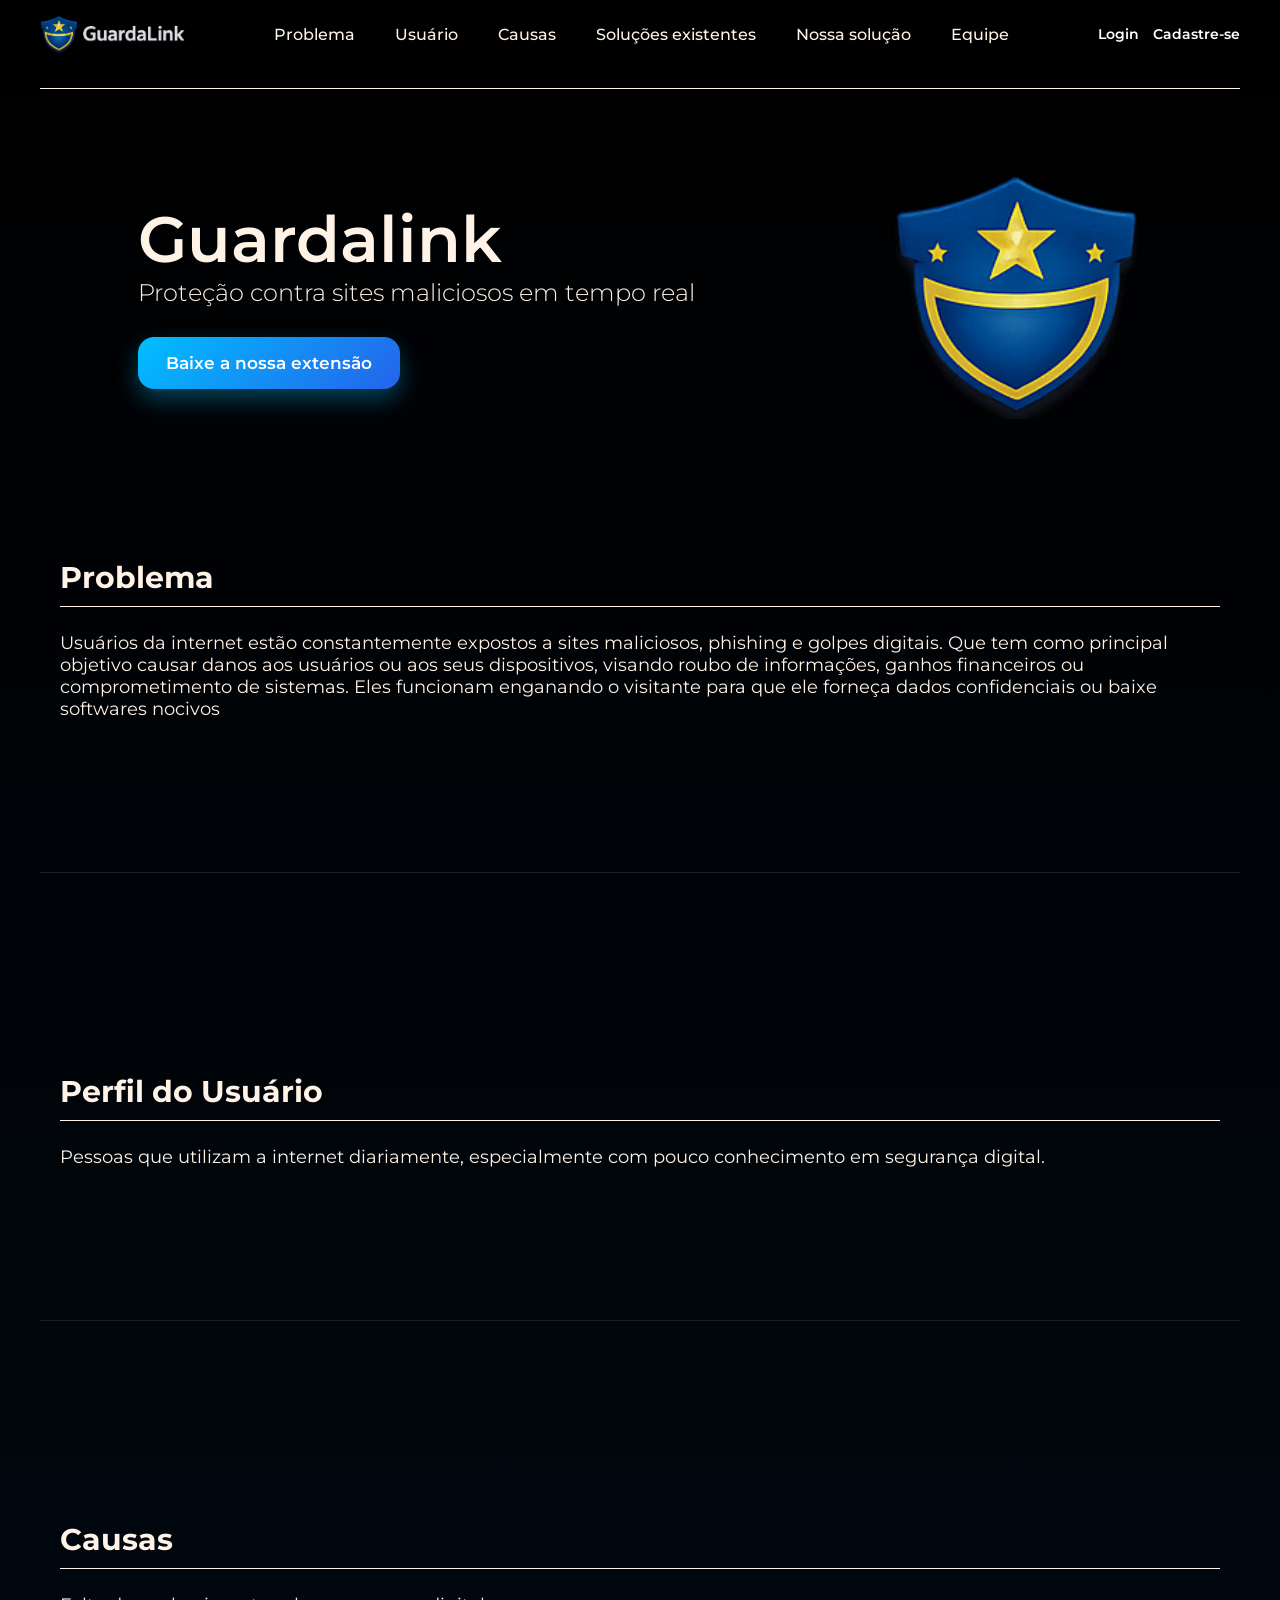
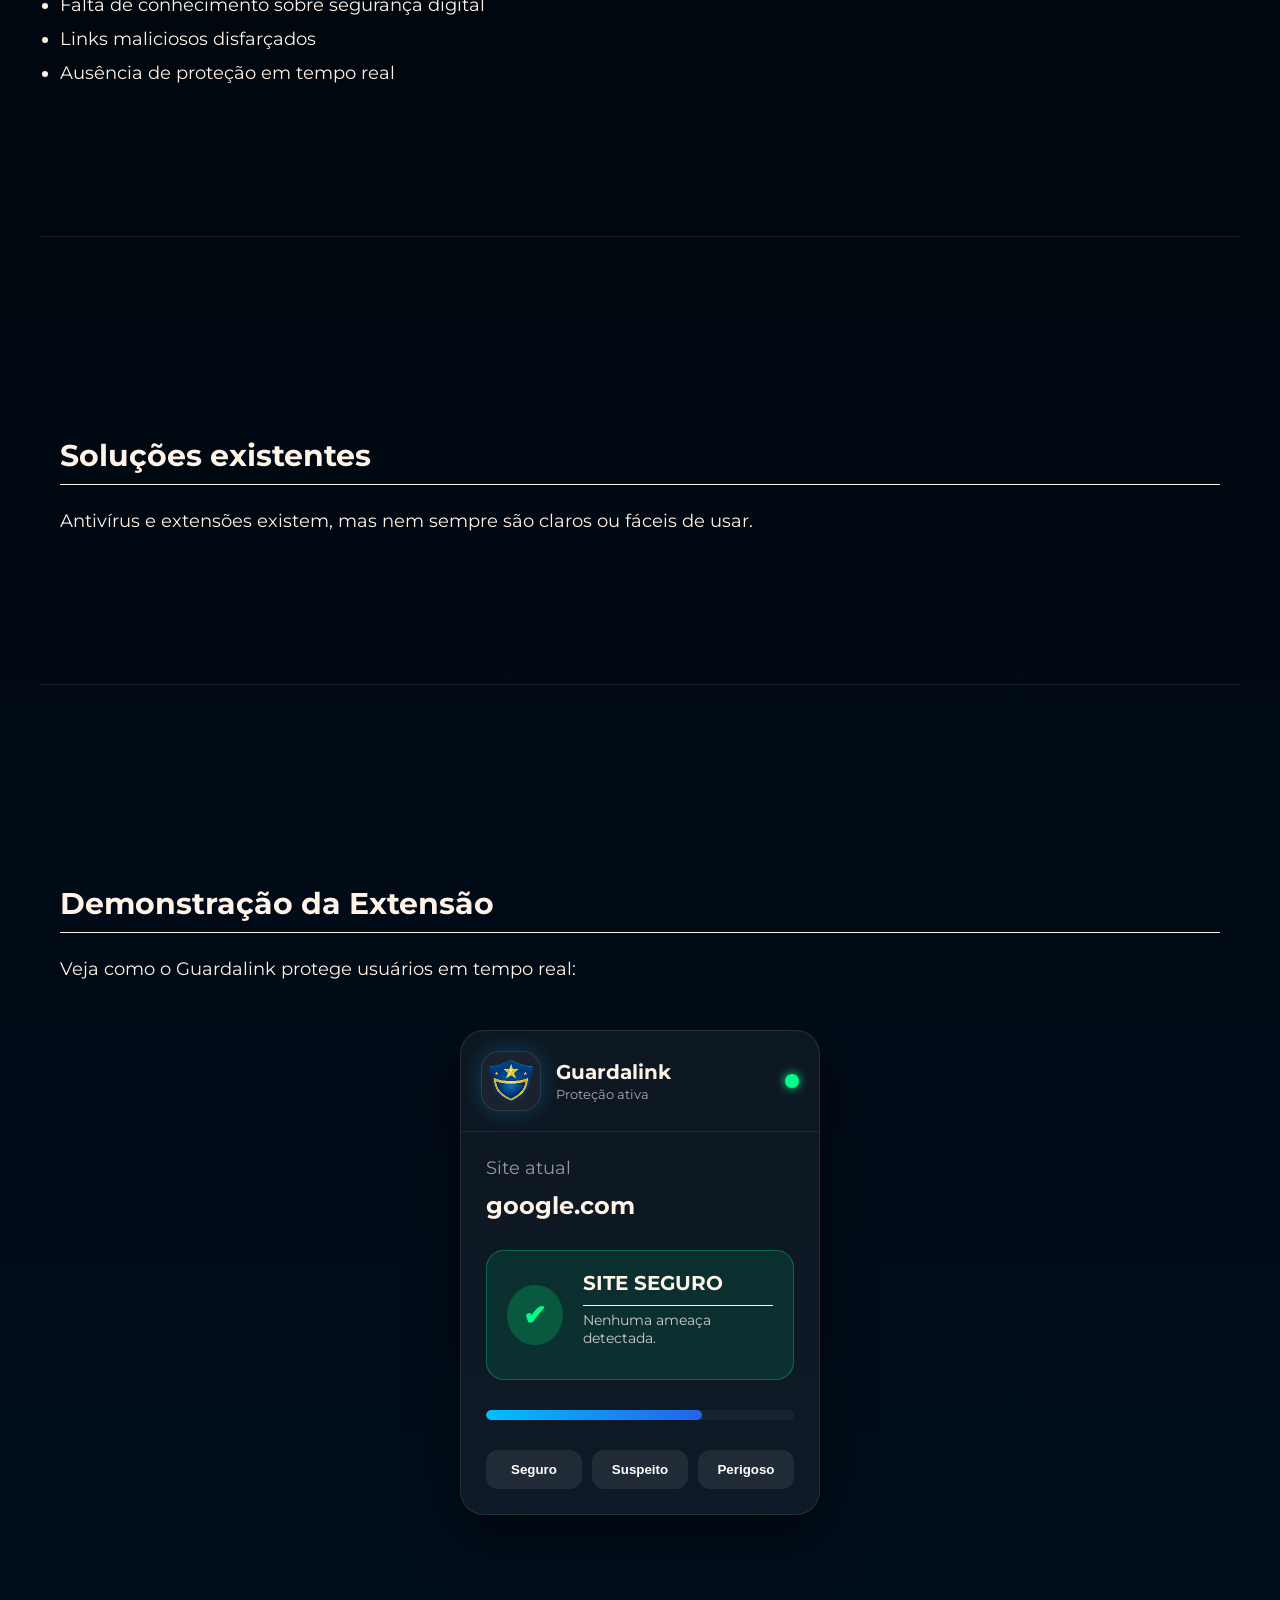
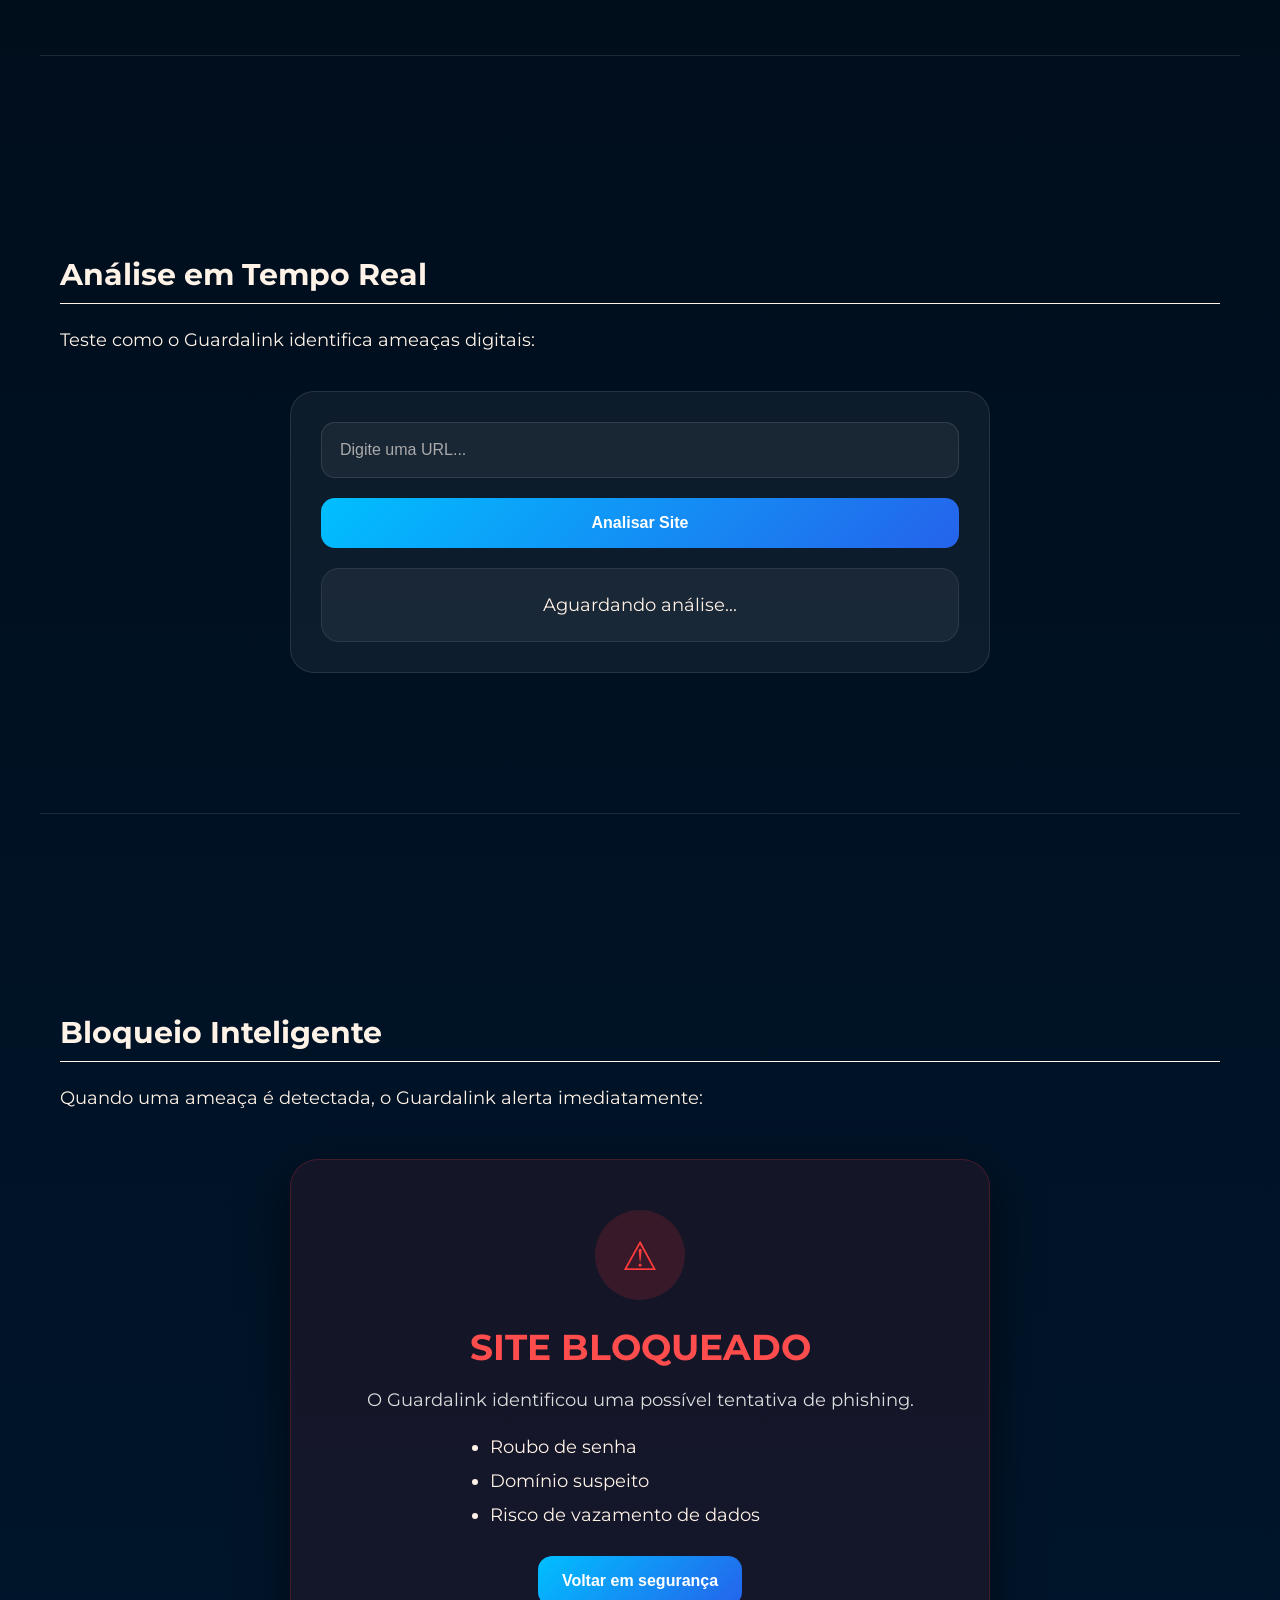
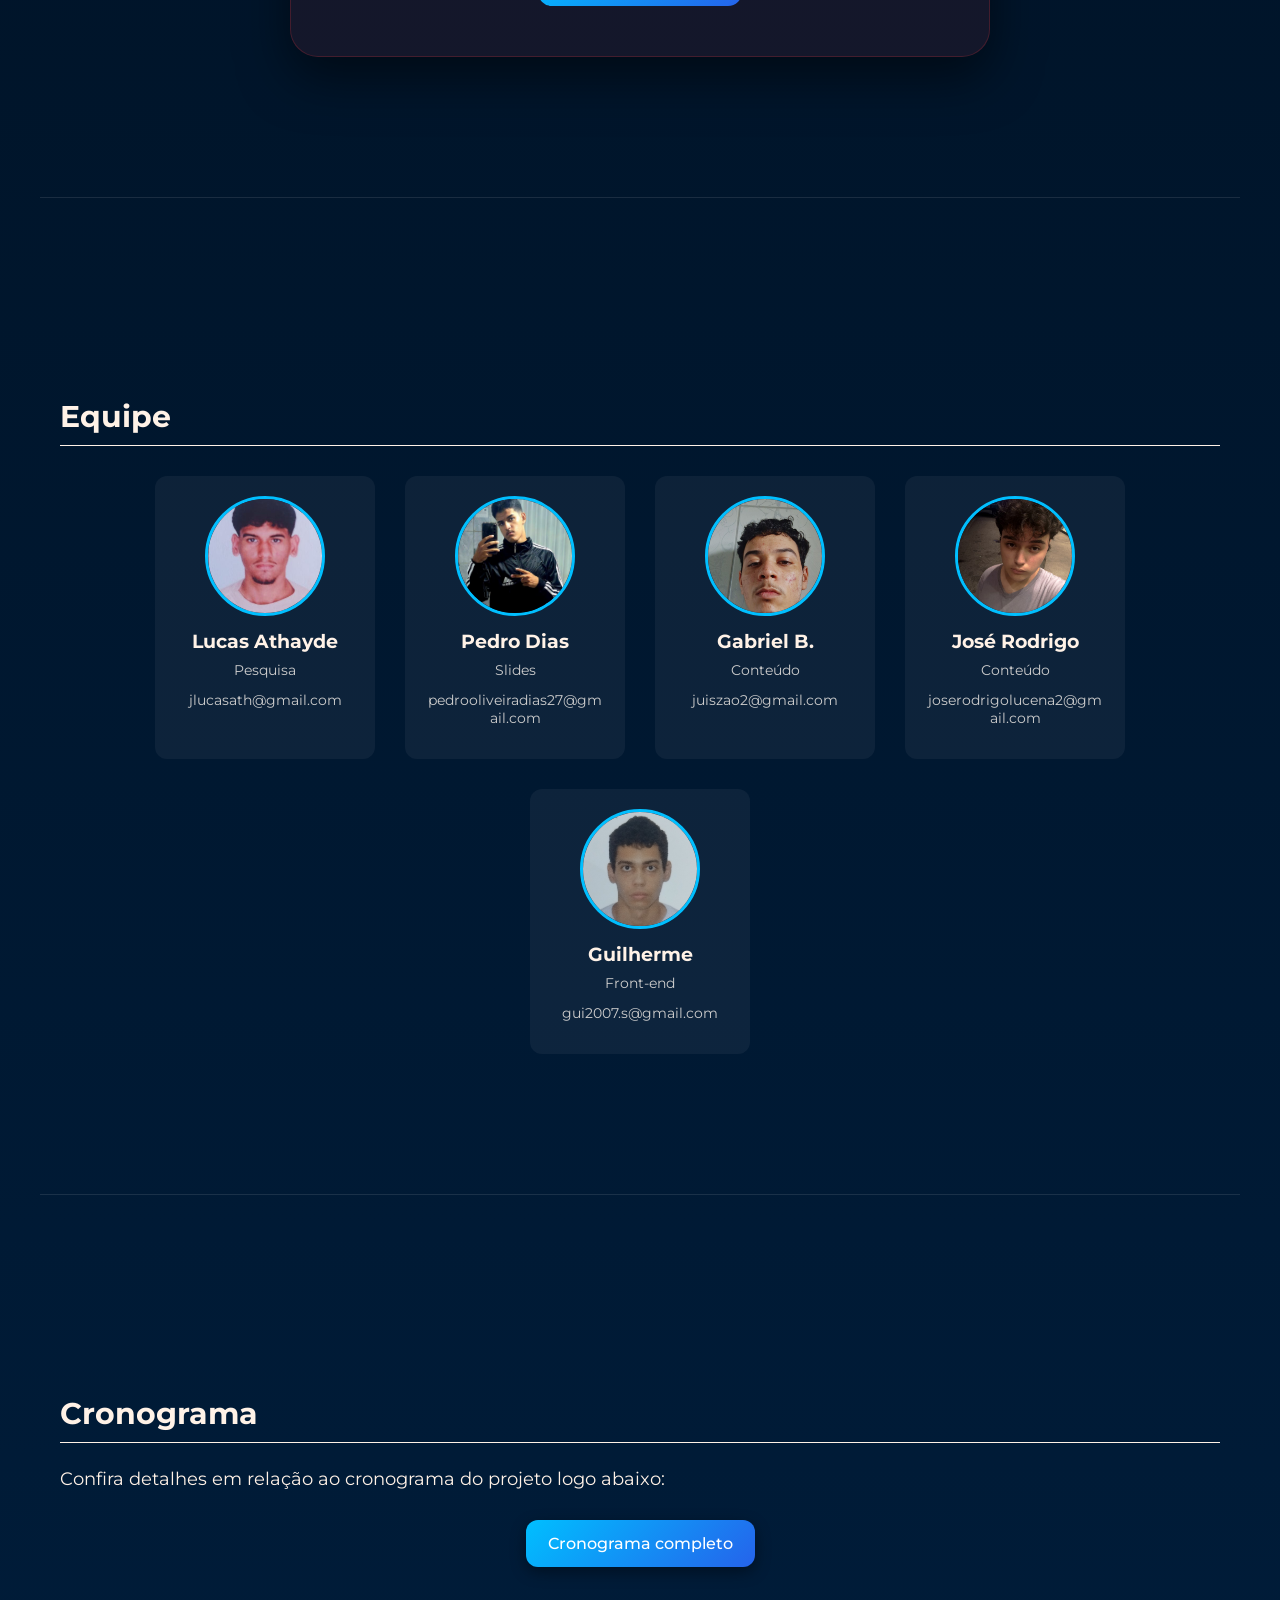
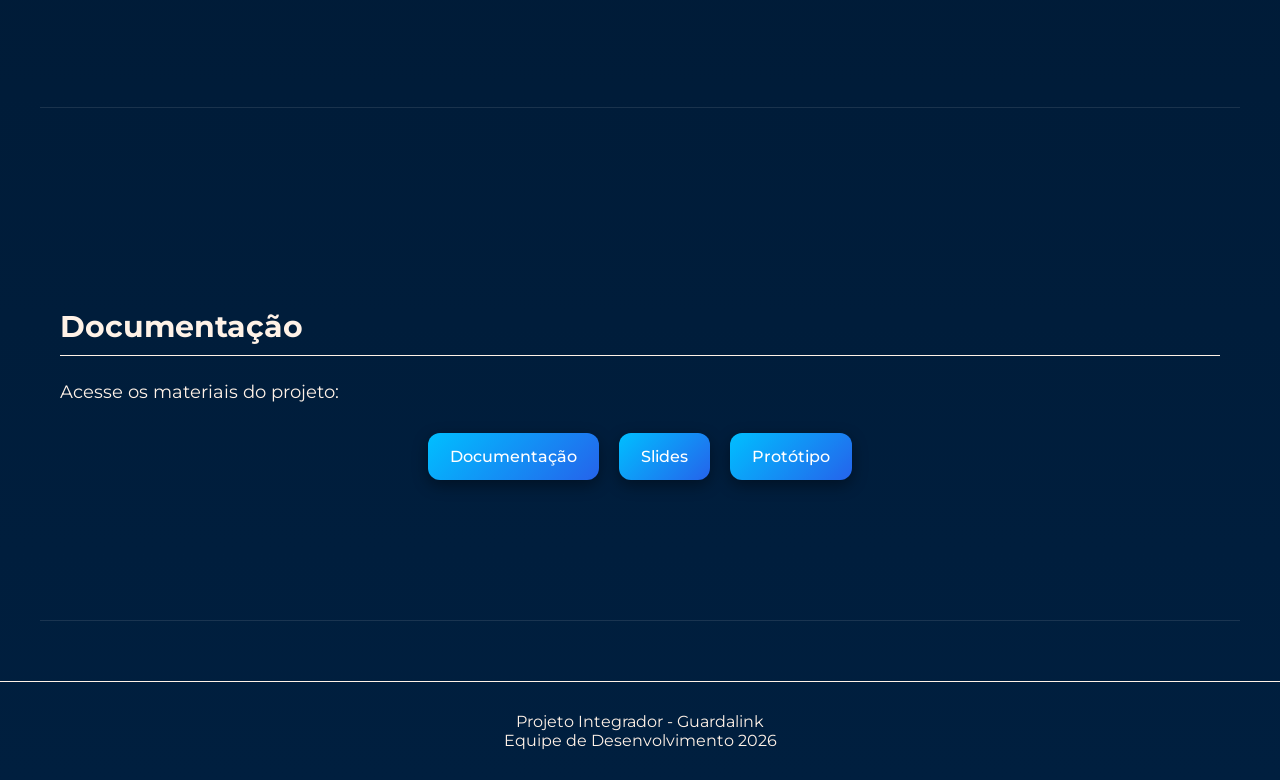
==== commit ea94f46a: "Restore index.html to original state" ====
--- a/index.html
+++ b/index.html
@@ -271,11 +271,11 @@
 
     <div class="botoes-docs">
       <a href="https://drive.google.com/drive/folders/1RztHHF01pYyB3KMwroxrXw6OeVfqJIrk?usp=sharing" target="_blank">
-         Documentação Completa
+         Documentação 
       </a>
 
       <a href="Design sem nome_20260617_031821_0000.pptx" target="_blank">
-         Apresentação em Slides
+          Slides
       </a>
     
 
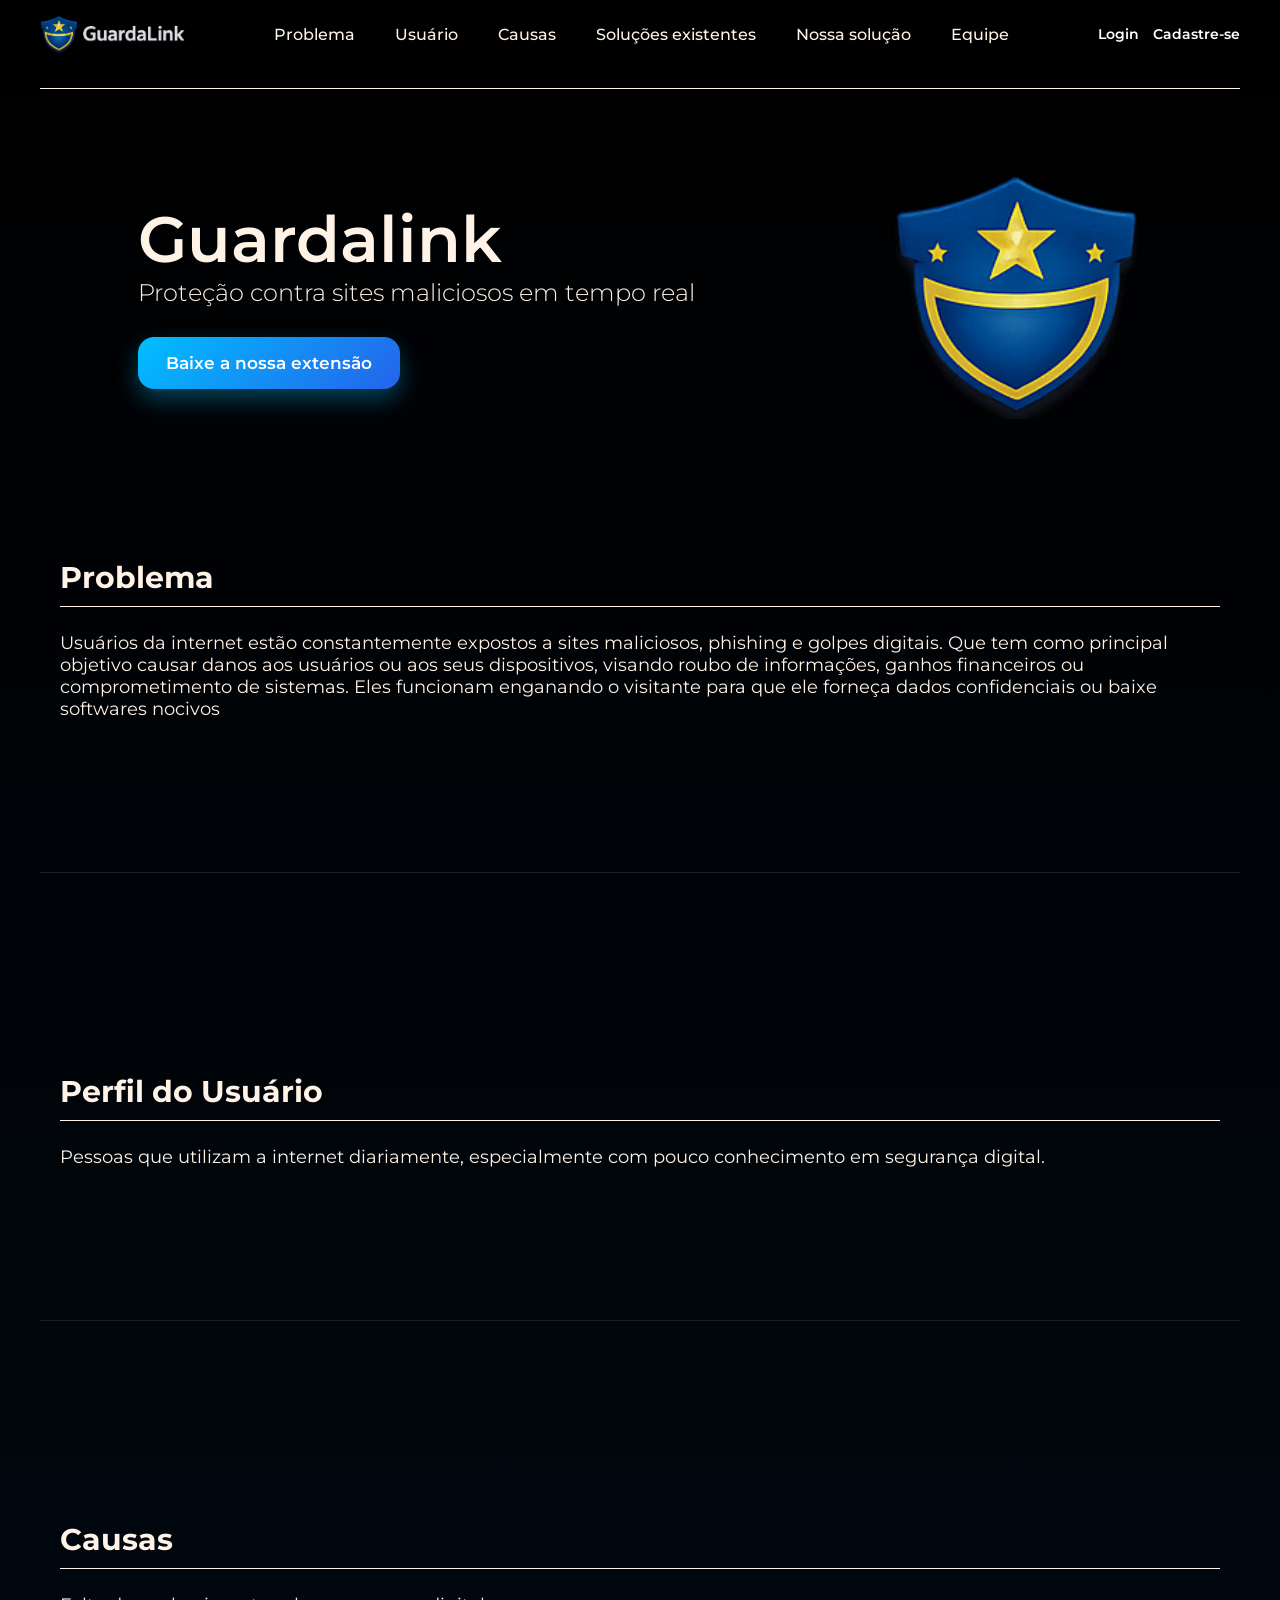
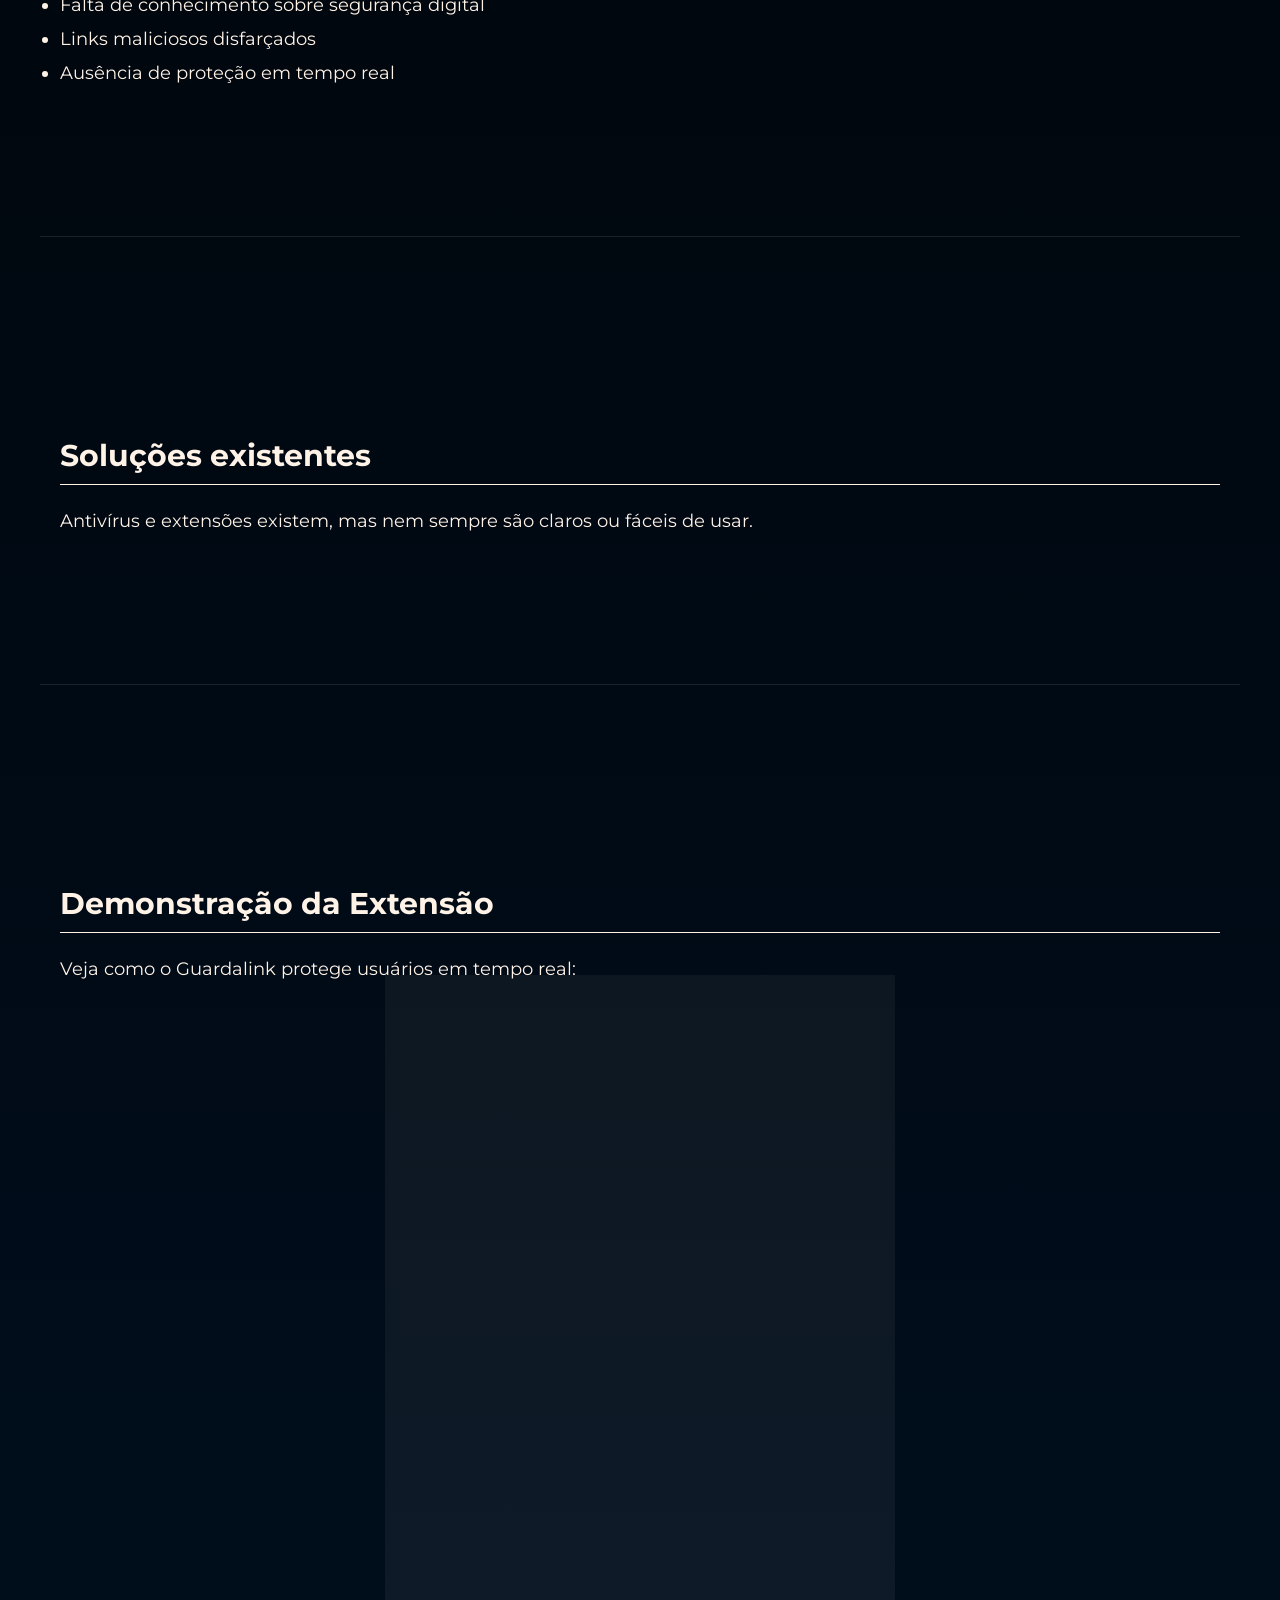
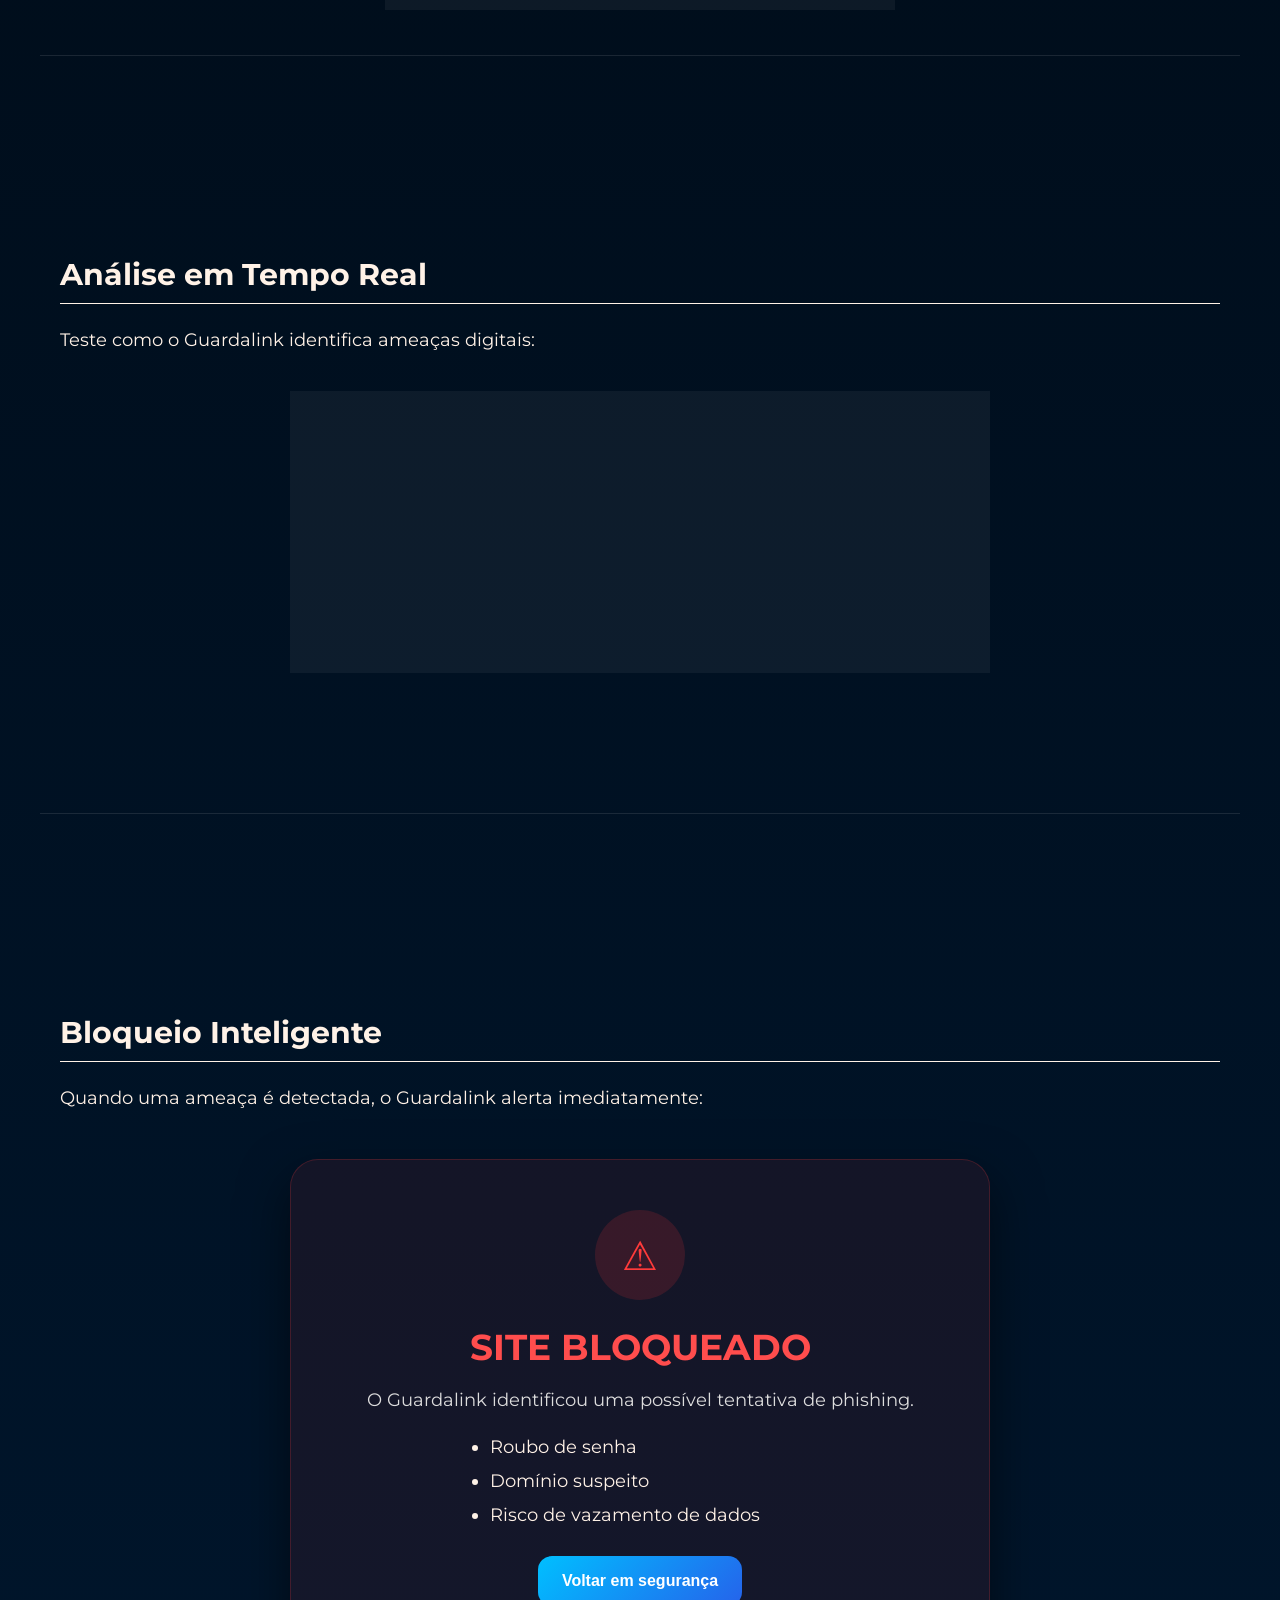
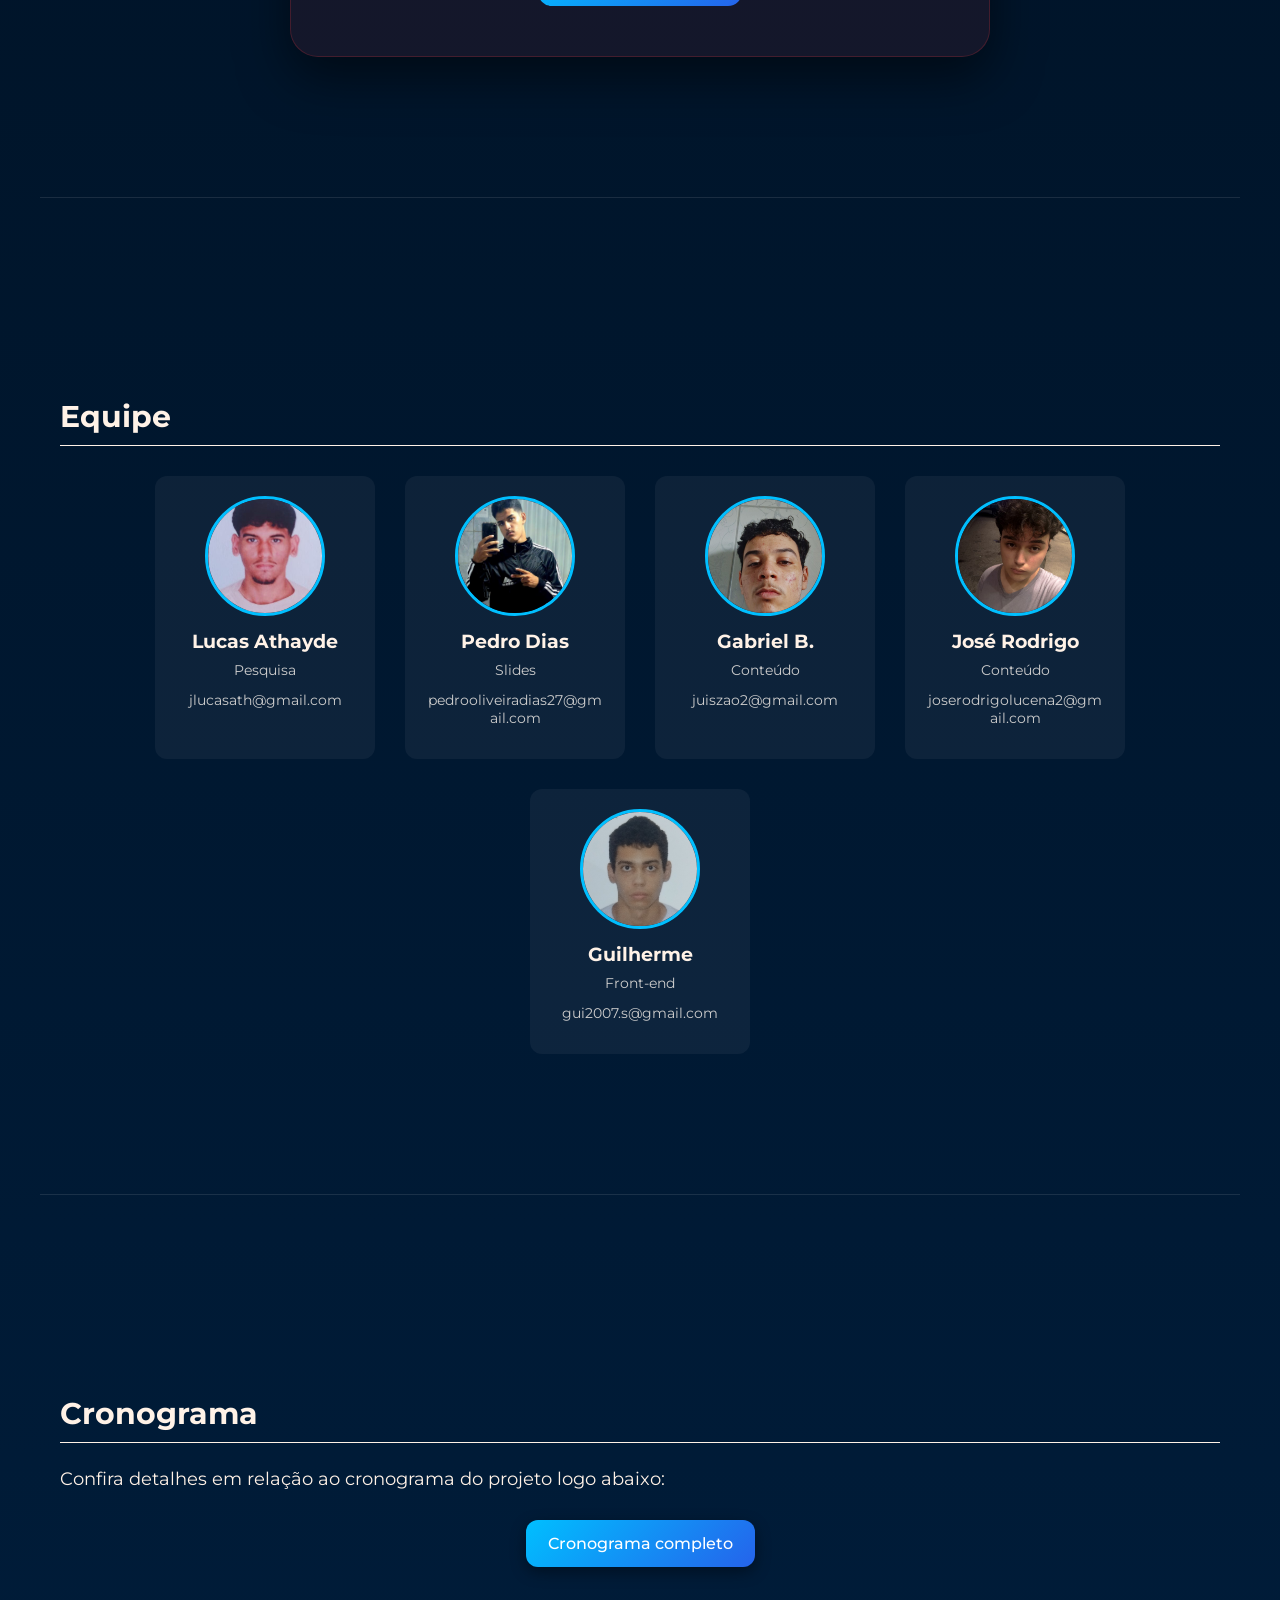
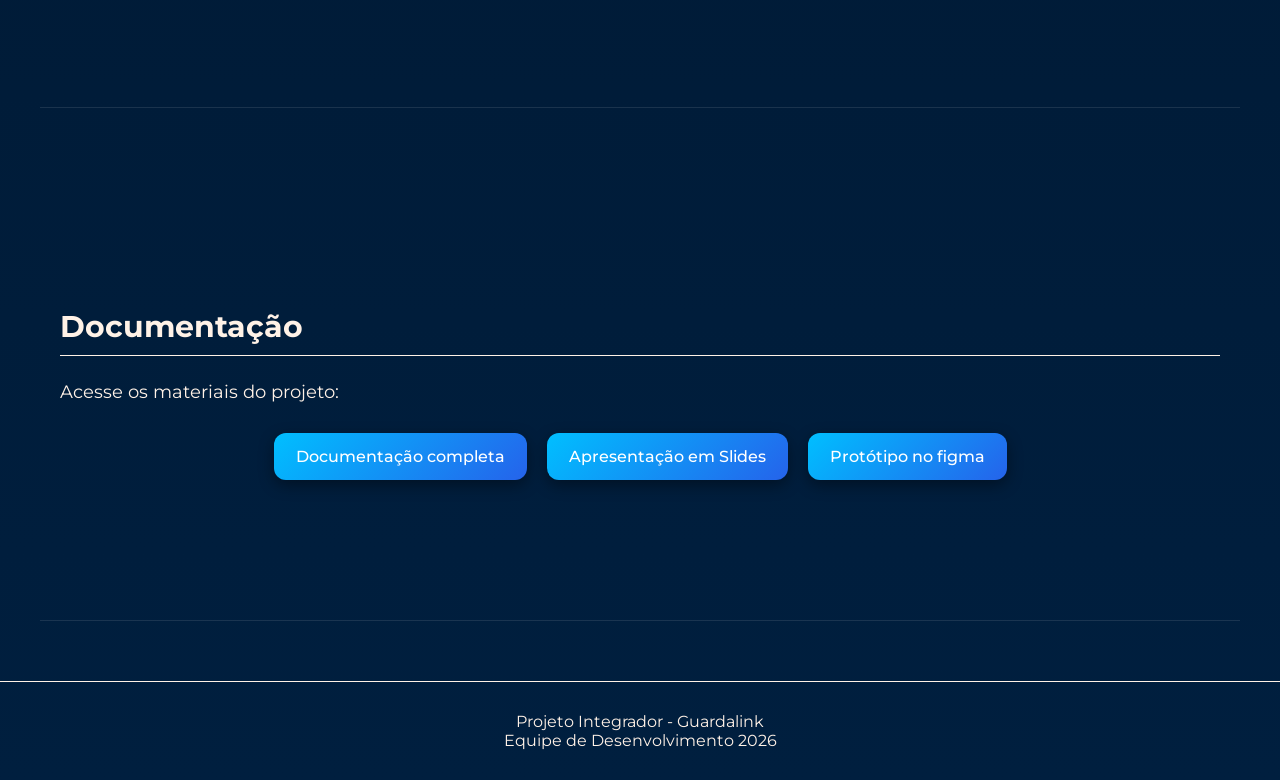
==== commit ac7ffa6f: "Restore index.html to original state" ====
--- a/index.html
+++ b/index.html
@@ -271,16 +271,16 @@
 
     <div class="botoes-docs">
       <a href="https://drive.google.com/drive/folders/1RztHHF01pYyB3KMwroxrXw6OeVfqJIrk?usp=sharing" target="_blank">
-         Documentação 
+        Documentação completa
       </a>
 
       <a href="Design sem nome_20260617_031821_0000.pptx" target="_blank">
-          Slides
+        Apresentação em Slides
       </a>
     
 
       <a href="https://www.figma.com/proto/Pa39BbhenJbCwyaDnr3oLL/Untitled?t=w6Q3PVBeiSB0oy3w-0&scaling=scale-down&content-scaling=fixed&page-id=0%3A1&node-id=1-2" target="_blank">
-         Protótipo 
+        Protótipo no figma
       </a>
 
      </div>
